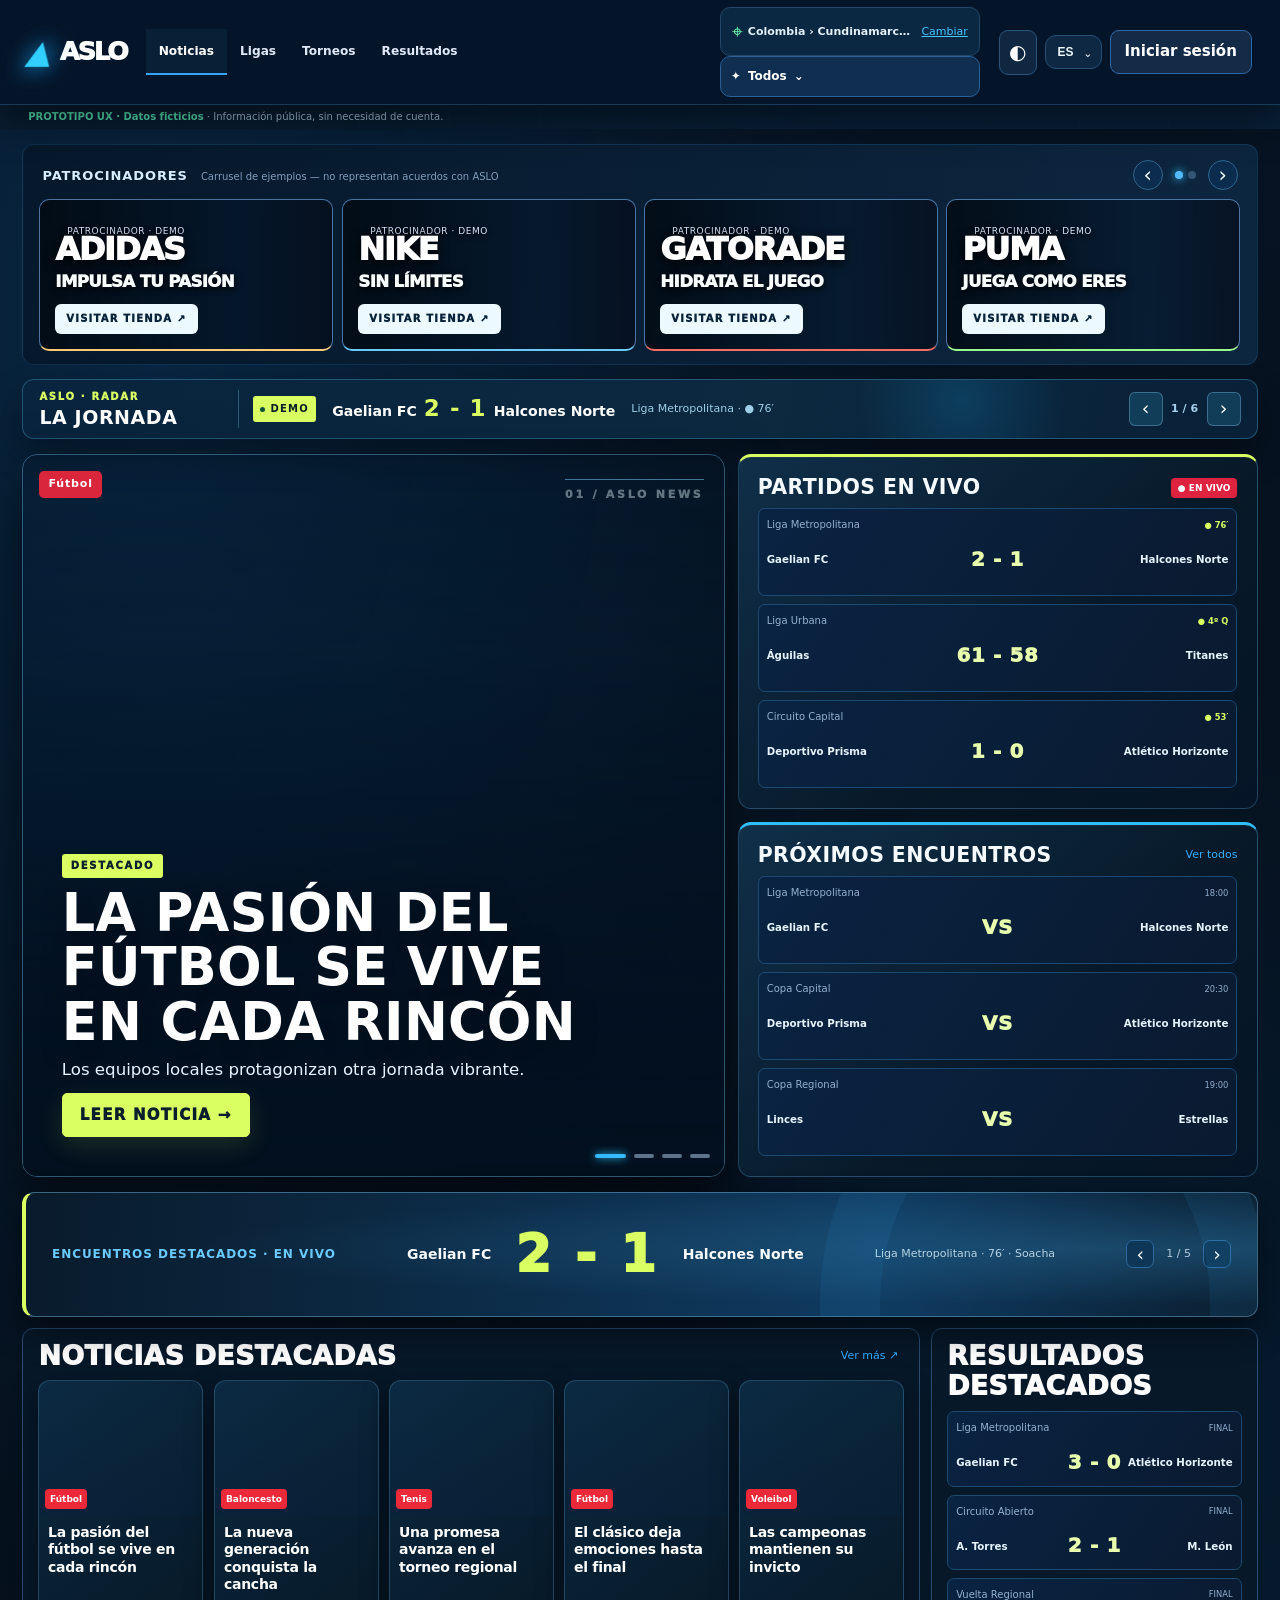
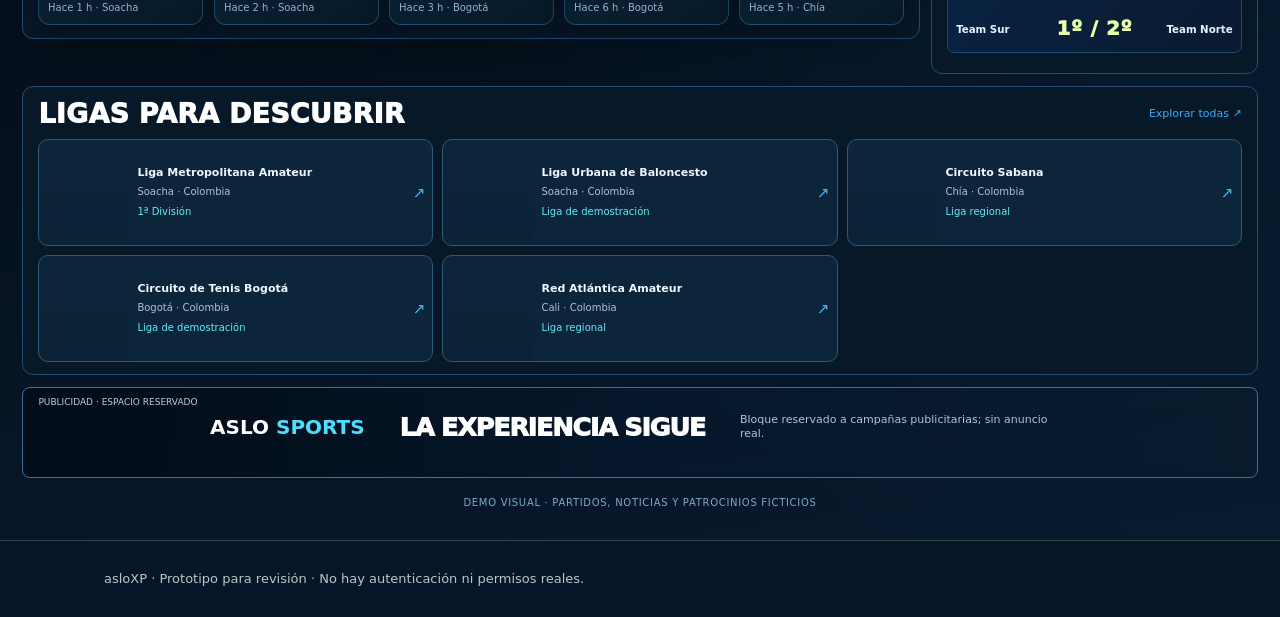
==== index.html @ 4b496e20 "feat(ui): immersive sports broadcast visual system for visitor and league arena" ====
<!DOCTYPE html><html lang="es"><head><meta charset="utf-8"><meta name="viewport" content="width=device-width,initial-scale=1"><meta name="theme-color" content="#06182b"><title>asloXP · Noticias</title><link rel="stylesheet" href="assets/styles.css"><link rel="stylesheet" href="assets/preferences.css?v=6"><link rel="stylesheet" href="assets/visitor-v4.css?v=5"><link rel="stylesheet" href="assets/visitor-v5.css?v=6"><link rel="stylesheet" href="assets/gaming-experience.css?v=2"><link rel="stylesheet" href="assets/experience-v6.css?v=1"></head><body data-page="inicio"><noscript>Este prototipo requiere JavaScript.</noscript><script src="assets/auth-v2.js?v=13"></script><script src="assets/visitor-v4.js?v=5"></script><script src="assets/visitor-nav.js?v=7"></script><script src="assets/gaming-experience.js?v=2"></script><script src="assets/experience-v6.js?v=1"></script></body></html>
---- assets/styles.css ----
:root{color-scheme:dark;--bg:#0a1518;--panel:#15262a;--line:#314347;--muted:#acbec1;--green:#cbfc62;--text:#f7faf9}
*{box-sizing:border-box}body{margin:0;background:var(--bg);color:var(--text);font:15px/1.55 system-ui,-apple-system,Segoe UI,sans-serif}a{color:inherit;text-decoration:none}a:hover{color:var(--green)}button,input{font:inherit}button{cursor:pointer}button:focus-visible,a:focus-visible,input:focus-visible{outline:2px solid var(--green);outline-offset:3px}.shell{max-width:1120px;margin:auto;padding:0 24px}.sitehead{background:#101d20;border-bottom:1px solid var(--line)}.headrow{display:flex;align-items:center;gap:30px;min-height:72px}.brand{font-size:25px;font-weight:900;letter-spacing:-1.2px}.brand i{font-style:normal;color:var(--green)}nav{display:flex;gap:9px}nav a{padding:9px 14px;border-radius:10px;color:var(--muted)}nav a.sel,nav a:hover{color:var(--green);background:#2d412e}.guest{margin-left:auto;color:#bde3c5;font-size:12px;border:1px solid #466450;border-radius:40px;padding:6px 12px}.notice{background:#24352e;color:#ccdec9;padding:7px 0;font-size:12px}.notice b{color:var(--green)}h1,h2,h3{line-height:1.15;letter-spacing:-.03em}h1{font-size:clamp(34px,5vw,58px);margin:12px 0 18px}h2{font-size:27px;margin:0 0 8px}p{color:var(--muted)}.hero{background:radial-gradient(circle at 80% 45%,#294934,#111d20 62%);border-bottom:1px solid var(--line);padding:70px 0}.hero-grid{display:grid;grid-template-columns:1.1fr .9fr;gap:35px;align-items:center}.eyebrow{color:var(--green);font-size:12px;letter-spacing:.16em;font-weight:800;text-transform:uppercase}.hero p{max-width:560px;font-size:17px}.btn{display:inline-block;border:1px solid var(--line);padding:12px 18px;border-radius:12px;font-weight:800;margin:5px 9px 5px 0;background:#1a2a2e}.primary{background:var(--green);border-color:var(--green);color:#142018}.primary:hover{background:#e7ffa4;color:#142018}.score{background:#20382d;border:1px solid #4b7151;border-radius:22px;padding:27px;box-shadow:0 15px 45px #0005}.score .names{display:flex;align-items:center;justify-content:space-between;gap:12px;text-align:center;margin:23px 0}.score strong{font-size:52px;letter-spacing:-.1em;color:white}.score small{color:#bfd2c4}.section{padding:45px 0}.flexhead{display:flex;justify-content:space-between;gap:16px;align-items:end;margin-bottom:24px}.cards{display:grid;grid-template-columns:repeat(3,minmax(0,1fr));gap:18px}.card{display:block;background:var(--panel);border:1px solid var(--line);border-radius:18px;padding:23px;transition:background .15s}.card:hover{background:#20343a}.card h3{margin:8px 0;font-size:19px}.card p{font-size:14px;margin:0 0 15px}.chip{display:inline-block;border-radius:30px;background:#27442c;color:#caffbd;padding:5px 11px;font-size:12px;font-weight:800}.muted{color:var(--muted)}.link{color:var(--green);font-weight:800}.pagehead{padding:45px 0 23px}.crumb{color:var(--muted);font-size:13px;margin-bottom:18px}.crumb a{color:#d8e9e7}.searchbar{display:flex;flex-wrap:wrap;gap:9px;margin:18px 0 20px}.searchbar input{min-width:240px;flex:1;background:#18282c;border:1px solid #506466;border-radius:11px;padding:12px 16px;color:white}.filter{background:#1d2d30;border:1px solid var(--line);color:#c7d3d5;border-radius:24px;padding:9px 13px;font-size:13px}.filter.on{background:#355333;border-color:#71934c;color:var(--green)}.column{display:grid;grid-template-columns:1.4fr .8fr;gap:20px}.panel{background:var(--panel);border:1px solid var(--line);border-radius:17px;padding:23px}.item{display:block;padding:17px 0;border-bottom:1px solid var(--line)}.item:last-child{border-bottom:0}.item h3{margin:6px 0}.tabs{display:flex;gap:2px;border-bottom:1px solid var(--line);overflow:auto}.tabs a{padding:15px 21px;color:#adc2c0;white-space:nowrap}.tabs a.active{color:var(--green);border-bottom:3px solid var(--green)}.tablebox{overflow-x:auto;background:var(--panel);border:1px solid var(--line);border-radius:15px}.standings{border-collapse:collapse;width:100%;white-space:nowrap}.standings th,.standings td{text-align:left;border-bottom:1px solid var(--line);padding:14px}.standings th{font-size:12px;color:#bed0cc}.standings tr:last-child td{border:0}.standings .points{color:var(--green);font-weight:900}.match{display:flex;justify-content:space-between;align-items:center;gap:10px;padding:16px 0;border-bottom:1px solid var(--line)}.match:last-child{border:0}.match b{font-size:19px;color:white}.round{margin-bottom:19px}.foot{border-top:1px solid var(--line);padding:28px 0;color:#b4c9c6;font-size:13px;margin-top:40px}.statline{display:flex;gap:20px;flex-wrap:wrap;margin:18px 0}.statline span{padding:12px 17px;background:#233a35;border:1px solid var(--line);border-radius:12px}.intro{max-width:690px}.empty{border:1px dashed var(--line);border-radius:17px;padding:30px;text-align:center}
@media(max-width:820px){.cards{grid-template-columns:repeat(2,minmax(0,1fr))}.hero-grid,.column{grid-template-columns:1fr}.hero{padding:42px 0}}@media(max-width:560px){.shell{padding:0 16px}.cards{grid-template-columns:1fr}.guest{font-size:0;padding:8px}.guest:after{content:"●";font-size:12px}.headrow{gap:8px}.brand{font-size:21px}nav a{padding:9px;font-size:13px}.hero h1{font-size:38px}.score strong{font-size:35px}.flexhead{display:block}}


/* Registro y navegación por modos: prototipo público. */
.account-actions{display:flex;align-items:center;gap:10px;margin-left:auto;white-space:nowrap}
.loginlink{padding:10px 7px;font-weight:700}.registerlink,.userlink{border-radius:11px;padding:10px 14px;border:1px solid #759f63;font-weight:800;background:#20372b;color:#e8ffc9}.registerlink{background:var(--green);color:#142018}.registerlink:hover{color:#142018;background:#dfff91}.userlink:hover{background:#375444;color:#edffc7}.dot{display:inline-block;width:9px;height:9px;border-radius:100%;background:var(--green);margin-right:6px}.switch-label{color:#acc4ae;font-size:12px;margin-left:8px}.auth-layout{display:grid;grid-template-columns:1fr 440px;gap:55px;align-items:center;padding-top:66px;padding-bottom:68px}.auth-pitch h1{max-width:600px}.auth-pitch p{max-width:560px}.auth-illustration{margin-top:42px;display:flex;gap:16px;align-items:center;flex-wrap:wrap}.auth-illustration p{flex-basis:100%;font-size:13px}.role-illus{background:#203d31;border:1px solid #4b7151;border-radius:18px;padding:23px;font-size:27px}.auth-panel{background:var(--panel);border:1px solid var(--line);border-radius:20px;padding:32px;box-shadow:0 18px 50px #0003}.auth-panel h2{margin-top:12px}.auth-panel form{display:flex;flex-direction:column;gap:10px}.auth-panel label{font-size:13px;color:#d2e4de;font-weight:750;margin-top:11px}.auth-panel input{width:100%;background:#0c1b1d;border:1px solid #526969;color:#fafdf9;border-radius:10px;padding:13px 14px}.auth-panel input::placeholder{color:#72898a}.full{width:100%;text-align:center;margin:15px 0 0}.demo-button{background:#263d35;color:#e8f7e7}.fineprint{font-size:13px;line-height:1.6;color:#a9beb8}.or{display:flex;align-items:center;gap:12px;color:#a5bbb3;margin:16px 0 -4px}.or:before,.or:after{content:"";height:1px;background:var(--line);flex:1}.modes-view,.modeview{padding-bottom:58px}.mode-grid{display:grid;grid-template-columns:repeat(3,minmax(0,1fr));gap:16px;margin:22px 0 30px}.mode-tile{border:1px solid var(--line);background:#16292b;border-radius:18px;padding:24px;min-height:200px;display:flex;flex-direction:column;align-items:flex-start}.mode-tile:hover{border-color:#91b966;background:#203b32}.mode-tile h3{margin:13px 0 6px;font-size:22px}.mode-tile p{margin:0 0 18px;font-size:14px}.mode-tile .link{margin-top:auto}.mode-icon{background:#2b482f;color:var(--green);display:inline-flex;min-width:48px;height:48px;justify-content:center;align-items:center;border-radius:14px;font-size:24px}.other-modes{border-top:1px solid var(--line);padding-top:28px;margin-top:10px}.role-tags{display:flex;flex-wrap:wrap;gap:12px;margin-top:20px}.role-tag{background:#162529;border:1px solid #304246;border-radius:10px;padding:10px 13px;color:#cfddda;font-weight:650}.role-tag small{font-weight:400;color:#9cafaf}.account-bottom{border-top:1px solid var(--line);padding-top:22px;display:flex;gap:10px;align-items:center;flex-wrap:wrap;margin-top:32px}.mode-workspace{border-top:1px solid var(--line);padding-top:34px}.mode-promises .mode-tile{min-height:150px}.preview-tile{opacity:.78}.preview-tile:hover{border-color:var(--line);background:#16292b}.preview-tile h3{font-size:19px}.exit-btn{margin-left:auto}
@media(max-width:950px){.auth-layout{grid-template-columns:1fr 380px;gap:25px}.mode-grid{grid-template-columns:repeat(2,minmax(0,1fr))}.switch-label{display:none}}
@media(max-width:730px){.auth-layout{grid-template-columns:1fr;gap:18px;padding-top:35px}.auth-illustration{display:none}.auth-panel{max-width:520px}.mode-grid{grid-template-columns:1fr 1fr}.headrow{flex-wrap:wrap;gap:8px;justify-content:space-between;padding-top:10px;padding-bottom:10px}.publicnav{order:3;width:100%}.account-actions{margin-left:0}.registerlink,.userlink{padding:8px 10px}.loginlink{padding:6px}}
@media(max-width:520px){.mode-grid{grid-template-columns:1fr}.mode-tile{min-height:160px}.auth-panel{padding:23px}.headrow .brand{font-size:20px}.loginlink,.registerlink,.userlink{font-size:12px}.account-bottom{align-items:stretch;flex-direction:column}}
---- assets/preferences.css ----
/* User account and user preferences */
.sr-only{position:absolute!important;width:1px;height:1px;padding:0;margin:-1px;overflow:hidden;clip:rect(0,0,0,0);white-space:nowrap;border:0}
.account-actions{display:flex;align-items:center;gap:12px;margin-left:auto;min-width:0}
.header-lang select{appearance:none;cursor:pointer;background:#213437;color:#e3f4ec;border:1px solid #456367;border-radius:11px;padding:9px 26px 9px 12px;font-size:12px;font-weight:800}
.header-lang{position:relative}.header-lang:after{position:absolute;right:9px;top:10px;pointer-events:none;content:"⌄";font-size:11px}
.loginlink{padding:10px 5px;white-space:nowrap;font-weight:800}.registerlink{border-radius:11px;padding:10px 14px;background:var(--green);color:#142018!important;white-space:nowrap;font-weight:850}.registerlink:hover{background:#dcff91}
.account-menu{position:relative;min-width:0}.account-trigger{list-style:none;display:flex;align-items:center;gap:9px;padding:6px 10px;background:#20312f;border:1px solid #456158;border-radius:12px;cursor:pointer;max-width:260px}
.account-trigger::-webkit-details-marker{display:none}.account-trigger:hover{background:#304c42}.account-trigger-copy{min-width:0;display:flex;flex-direction:column;text-align:left}.account-trigger-copy strong{overflow:hidden;text-overflow:ellipsis;white-space:nowrap;font-size:13px;max-width:145px}.account-trigger-copy small{color:#bfd4c6;font-size:11px}.avatar{width:38px;height:38px;min-width:38px;display:inline-grid;place-items:center;border-radius:12px;background:#bde96b;color:#172719;font-size:18px;font-weight:900}
.account-popover{position:absolute;top:calc(100% + 10px);right:0;z-index:30;min-width:260px;max-width:90vw;background:#192a2d;border:1px solid #45615c;border-radius:16px;box-shadow:0 18px 60px #0009;padding:8px}.account-popover a,.account-popover button{display:block;text-align:left;padding:11px 13px;border:0;border-radius:10px;width:100%;background:transparent;color:#f0f6f2;font-size:14px;cursor:pointer}.account-popover a:hover,.account-popover button:hover{background:#29433c;color:var(--green)}.account-popover .logout-option{color:#ffcece;border-top:1px solid #40524e;border-radius:0;margin-top:6px}.popover-title{padding:10px;display:flex;gap:11px;align-items:center;border-bottom:1px solid #3a504b;margin-bottom:4px}.popover-title div{display:flex;flex-direction:column;min-width:0}.popover-title strong{overflow:hidden;text-overflow:ellipsis;white-space:nowrap}.popover-title small{font-size:12px;color:#b9c9c4}
.auth-layout{display:grid;grid-template-columns:minmax(0,1fr) 440px;gap:55px;align-items:center;padding-top:65px;padding-bottom:70px}.auth-pitch p{max-width:520px}.auth-illustration{margin-top:45px;display:flex;gap:14px;align-items:center;flex-wrap:wrap}.auth-illustration p{flex-basis:100%;font-size:13px}.role-illus{font-size:28px;background:#1e3832;border:1px solid #4c755e;border-radius:16px;padding:23px}.auth-panel,.settings-main{border:1px solid var(--line);border-radius:18px;background:var(--panel);padding:30px}.auth-panel form{display:flex;flex-direction:column;gap:10px}.auth-panel label,.settings-main label{font-weight:750;font-size:13px;margin-top:12px}.auth-panel input,.settings-main input[type=text],.settings-main input:not([type]){width:100%;background:#0a1b1e;border:1px solid #516b6c;color:#f3fff8;border-radius:10px;padding:12px}.auth-panel input::placeholder{color:#8fa3a3}.full{width:100%;text-align:center;margin:12px 0 0}.fineprint{font-size:13px;line-height:1.6;color:var(--muted)}.demo-button{background:#27443d}.or{display:flex;align-items:center;gap:13px;color:var(--muted);margin:15px 0}.or:before,.or:after{content:"";height:1px;background:var(--line);flex:1}
.modes-view,.modeview,.settings-shell{padding-bottom:50px}.mode-grid{display:grid;grid-template-columns:repeat(3,minmax(0,1fr));gap:17px;margin:20px 0 28px}.mode-tile{border-radius:17px;background:var(--panel);border:1px solid var(--line);padding:22px;display:flex;flex-direction:column;min-height:182px;align-items:flex-start}.mode-tile:hover{background:#263e39;border-color:#89aa66}.mode-tile h3{margin:12px 0 6px;font-size:21px}.mode-tile p{margin:0 0 14px}.mode-tile .link{margin-top:auto}.mode-icon{background:#355139;color:var(--green);border-radius:12px;padding:12px;min-width:48px;text-align:center;font-size:22px}.other-modes{border-top:1px solid var(--line);padding-top:27px}.role-tags{display:flex;gap:9px;flex-wrap:wrap;margin-top:20px}.role-tag{padding:9px 12px;border:1px solid var(--line);border-radius:10px;background:var(--panel);font-weight:650}.role-tag small{color:var(--muted)}.account-bottom{border-top:1px solid var(--line);margin-top:30px;padding-top:22px;display:flex;gap:10px;align-items:center;flex-wrap:wrap}.mode-workspace{border-top:1px solid var(--line);padding-top:28px}.mode-promises .mode-tile{min-height:145px}.preview-tile{opacity:.79}.preview-tile:hover{border-color:var(--line);background:var(--panel)}
.settings-grid{display:grid;grid-template-columns:235px minmax(0,1fr);gap:22px;margin-bottom:50px}.settings-tabs{display:flex;flex-direction:column;gap:6px}.settings-tabs a{padding:15px 18px;border-radius:13px;border:1px solid transparent;display:flex;justify-content:space-between;align-items:center}.settings-tabs a.selected{background:#274438;border-color:#557c59;color:var(--green)}.settings-main{min-height:360px}.settings-main h2{margin-top:11px}.profile-preview{display:flex;gap:14px;align-items:center;background:#1e3330;border:1px solid #354f49;border-radius:14px;padding:15px;margin:20px 0}.profile-preview div{display:flex;flex-direction:column}.profile-preview small{color:var(--muted)}.avatar.large{width:54px;height:54px;font-size:23px}.settings-main form{max-width:400px;display:flex;flex-direction:column;gap:8px}.pref-choices{display:grid;gap:11px;border:0;padding:16px 0;margin:0}.pref-choices legend{font-weight:800}.pref-option{display:flex;align-items:center;gap:11px;border:1px solid var(--line);border-radius:13px;padding:16px;cursor:pointer;background:#203431}.pref-option:has(input:checked){border-color:#bbef74;background:#304936}.pref-option input{accent-color:#9ad54a;width:18px;height:18px}.security-warning{background:#382d2c;border:1px solid #755148;border-radius:12px;padding:15px;color:#ffd6be;margin:20px 0}.security-line{display:flex;justify-content:space-between;align-items:center;gap:15px;padding:18px 0;border-bottom:1px solid var(--line)}.security-line p{margin:6px 0 0}.security-line button{border:1px solid var(--line);border-radius:9px;background:#253438;padding:9px;color:#9eadad;cursor:not-allowed}.settings-main #pref-feedback{font-size:13px;color:var(--green);margin-top:14px}
/* Light palette overrides for the existing static demo */
html[data-theme=light]{color-scheme:light;--bg:#f4f7f4;--panel:#fff;--line:#cbd8d0;--muted:#546a64;--green:#1a7040;--text:#132e26}
html[data-theme=light] body{background:var(--bg);color:var(--text)}
html[data-theme=light] p,html[data-theme=light] .muted,html[data-theme=light] .fineprint{color:#546a64}
html[data-theme=light] .sitehead{background:#fff;border-color:#d6e0d8}
html[data-theme=light] .notice{background:#e4f1e8;color:#3f5a4b}
html[data-theme=light] nav a,html[data-theme=light] .crumb,html[data-theme=light] .crumb a{color:#355549}
html[data-theme=light] nav a.sel,html[data-theme=light] nav a:hover{background:#e0eedf;color:#125c32}
html[data-theme=light] .card:hover,html[data-theme=light] .mode-tile:hover{background:#e8f3ec}
html[data-theme=light] .hero{background:radial-gradient(circle at 80% 45%,#d9f1dc,#eef5ef 65%);border-color:#cbd8d0}
html[data-theme=light] .score{background:#e1f1e5;border:1px solid #a2c7ab;box-shadow:0 15px 45px #17492c15}
html[data-theme=light] .score strong,html[data-theme=light] .match b{color:#173b2b}
html[data-theme=light] .score small,html[data-theme=light] .role-tag{color:#38594a}
html[data-theme=light] .chip{background:#e0f0d7;color:#286335}
html[data-theme=light] .btn{background:#fff;color:#205d3b;border-color:#b7cfc1}
html[data-theme=light] .btn.primary,html[data-theme=light] .registerlink{background:#176d3c;color:#fff!important}
html[data-theme=light] .btn.primary:hover,html[data-theme=light] .registerlink:hover{background:#155a34}
html[data-theme=light] .link,html[data-theme=light] .eyebrow{color:#176d3c}
html[data-theme=light] .account-trigger{background:#edf4ed;color:#183a28;border-color:#bfd0c2}
html[data-theme=light] .account-trigger:hover{background:#dcebdd}
html[data-theme=light] .account-trigger-copy small{color:#566f5e}
html[data-theme=light] .account-popover{background:#fff;border-color:#ccd8ce;box-shadow:0 20px 70px #20492b29}
html[data-theme=light] .account-popover a,html[data-theme=light] .account-popover button{color:#224936}
html[data-theme=light] .account-popover a:hover,html[data-theme=light] .account-popover button:hover{background:#edf5ec}
html[data-theme=light] .account-popover .logout-option{color:#a03232;border-color:#d5ded7}
html[data-theme=light] .popover-title{border-color:#d5ded7}
html[data-theme=light] .popover-title small{color:#617568}
html[data-theme=light] .header-lang select{background:#fff;color:#214c33;border-color:#bfd1c4}
html[data-theme=light] .avatar{background:#176d3c;color:white}
html[data-theme=light] .auth-panel input,html[data-theme=light] .settings-main input[type=text]{background:#f8fbf8;border-color:#b5cbbd;color:#1c3428}
html[data-theme=light] .auth-panel input::placeholder{color:#637a6d}
html[data-theme=light] .role-illus,html[data-theme=light] .mode-icon{background:#e1efe5;color:#186c3e;border-color:#b3d3b6}
html[data-theme=light] .role-tag,html[data-theme=light] .profile-preview,html[data-theme=light] .pref-option{background:#f5faf5;color:#214b32;border-color:#cedfd0}
html[data-theme=light] .pref-option:has(input:checked){background:#e1f4df;border-color:#18834b}
html[data-theme=light] .settings-tabs a.selected{background:#e1f0e4;color:#176b3e;border-color:#accbb4}
html[data-theme=light] .security-warning{background:#fff0e6;color:#87452e;border-color:#e3c7b8}
html[data-theme=light] .security-line button{background:#e9efea;color:#66766b}
html[data-theme=light] .searchbar input{background:#fff;color:#173526;border-color:#b7ccbc}
html[data-theme=light] .filter{background:#fff;color:#3c5847;border-color:#cbd8d0}
html[data-theme=light] .filter.on{background:#ddefd9;border-color:#8dbb8e;color:#205a30}
html[data-theme=light] .foot{border-color:#d7e3d8;color:#536c5b}
html[data-theme=light] .standings th,html[data-theme=light] .standings td{border-color:#dee8e0;color:#344d40}
html[data-theme=light] .standings .points{color:#147642}
html[data-theme=light] .statline span{background:#edf6ef;border-color:#c1d4c5}
@media(max-width:950px){.mode-grid{grid-template-columns:repeat(2,minmax(0,1fr))}.auth-layout{grid-template-columns:1fr 380px;gap:24px}.account-trigger-copy{display:none}}
@media(max-width:760px){.headrow{flex-wrap:wrap;gap:8px;padding-top:8px;padding-bottom:8px}.publicnav{order:3;width:100%;justify-content:flex-start}.account-actions{margin-left:auto}.settings-grid{grid-template-columns:1fr}.settings-tabs{flex-direction:row;overflow:auto;gap:4px}.settings-tabs a{flex-shrink:0;padding:10px 14px}.auth-layout{grid-template-columns:1fr;gap:24px;padding:28px 0}.auth-illustration{display:none}}
@media(max-width:530px){.shell{padding-left:14px;padding-right:14px}.mode-grid{grid-template-columns:1fr}.auth-panel,.settings-main{padding:20px}.registerlink,.loginlink{padding:8px;font-size:12px}.account-trigger{padding:4px;gap:4px}.account-trigger .avatar{height:31px;width:31px;min-width:31px}.header-lang select{padding:7px 24px 7px 8px}.account-actions{gap:6px}.security-line{align-items:flex-start;flex-direction:column}.settings-tabs{margin-right:-14px}}

/* Account conversion: registration is intentionally offered inside sign-in, not in the public header. */
.auth-create-account{margin-top:20px;padding-top:18px;border-top:1px solid var(--line);display:flex;flex-direction:column;gap:8px}
.auth-create-account .fineprint{margin:0}
.auth-register-btn{display:inline-flex;align-items:center;justify-content:center;min-height:44px;width:100%;border:1px solid #72b698;border-radius:11px;background:#1b3e37;color:#e8fff0;font-size:14px;font-weight:850;text-decoration:none}
.auth-register-btn:hover{background:#285d4a;color:#fff}
html[data-theme=light] .auth-register-btn{border-color:#49966f;background:#e5f2e9;color:#1b623b}
html[data-theme=light] .auth-register-btn:hover{background:#d4e9da;color:#14522e}
---- assets/visitor-v4.css ----
/* asloXP – visitante v4. Versión de prototipado basada en la referencia visual aprobada.
   Todos los datos son simulados. El diseño de tarjetas está compuesto de elementos HTML reales. */
body.v4-visitor{--v4-dark:#041020;--v4-panel:#071a2c;--v4-edge:#21476b;--v4-blue:#168bff;--v4-green:#b8ff68;--v4-muted:#a2b7d0;background:#051221;color:#f6fbff}
body.v4-visitor .sitehead{background:#05162be9;backdrop-filter:blur(17px);position:sticky;top:0;z-index:40;border-bottom:1px solid #2373b9}
body.v4-visitor .headrow{max-width:none;min-height:63px;padding:7px clamp(16px,2.2vw,38px);gap:clamp(9px,1.5vw,25px)}
body.v4-visitor .brand{font-size:clamp(22px,2vw,31px);white-space:nowrap;letter-spacing:-1.3px;color:white}
.v4-logo{display:inline-block;color:#2b99ff;font-size:30px;vertical-align:-3px;line-height:1;transform:skew(-14deg);margin-right:4px;text-shadow:0 0 24px #1583fa7c}
body.v4-visitor .publicnav{gap:0;align-items:center}
body.v4-visitor .publicnav a{font-size:clamp(12px,.95vw,15px);color:#e0e9f9;font-weight:750;padding:13px 13px 12px;border-radius:0;white-space:nowrap;border-bottom:2px solid transparent}
body.v4-visitor .publicnav a:hover,body.v4-visitor .publicnav a.sel{background:#163b5a43;color:white;border-bottom-color:#31a5ff}
body.v4-visitor .account-actions{gap:8px;margin-left:0;white-space:nowrap}
body.v4-visitor .loginlink{white-space:nowrap;background:#142b48;border:1px solid #2966a6;padding:9px 14px;border-radius:9px;color:white}
body.v4-visitor .registerlink{background:#5ef58a;color:#0a2b29!important;border:1px solid #78ffc7;padding:10px 12px;border-radius:9px;box-shadow:0 0 14px #5eff8e36}
body.v4-visitor .header-lang select{background:#0e2844;color:#eefaff;border-color:#224f73}
body.v4-visitor .notice{font-size:10px;padding:4px clamp(16px,2.2vw,38px);background:#091d30;color:#b5d0e3;border:0}
body.v4-visitor .notice .shell{padding:0;max-width:100%}
body.v4-visitor .notice b{color:#5ceeb6}
body.v4-visitor .foot{margin:0;background:#061629}
body.v4-visitor main{min-height:80vh}
body.v4-visitor a:focus-visible,body.v4-visitor button:focus-visible,body.v4-visitor select:focus-visible{outline:3px solid #b5ff77;outline-offset:2px}
.v4-root{padding:clamp(9px,1vw,16px) clamp(15px,1.8vw,30px) 30px;background:radial-gradient(ellipse at 12% 0%,#193c7022,transparent 55%),radial-gradient(ellipse at 82% 40%,#09357038,transparent 60%),linear-gradient(165deg,#071226,#051525 55%,#041527);color:#f7fbff;font-family:system-ui,-apple-system,Segoe UI,sans-serif;overflow-x:clip;line-height:1.35}
.v4-root button,.v4-root a{transition:background .18s,color .18s,border-color .18s,transform .24s,box-shadow .24s}
.v4-root button{font:inherit;cursor:pointer}
.v4-root a{text-decoration:none;color:inherit}
.v4-header-tools{margin-left:auto;display:flex;gap:9px;align-items:center;min-width:0}
.v4-search{border:1px solid #23537a;border-radius:9px;background:#0b2541;display:flex;align-items:center;padding:9px 11px;gap:8px;max-width:200px;min-width:135px;color:#b0c5db}
.v4-search span{font-size:22px;line-height:.6}.v4-search input{width:100%;background:none;border:0;color:#e8f6ff;outline:0!important;font-size:12px}
.v4-search input::placeholder{color:#7d9cb5}
.v4-geo-slot{min-width:0}
.v4-location{position:relative;z-index:43}
#v4-change-location{display:flex;gap:5px;align-items:center;border:1px solid #234664;background:#0b2843;border-radius:10px;color:#e2f0fa;padding:9px 11px;max-width:260px;min-height:38px;cursor:pointer;white-space:nowrap}
#v4-change-location>span{color:#66ffaf;font-size:19px}#v4-change-location small{display:none}
#v4-change-location strong{overflow:hidden;text-overflow:ellipsis;font-size:11px;font-weight:750}#v4-change-location u{color:#46c5ff;font-size:11px;white-space:nowrap}
#v4-change-location:hover{background:#153752}
.v4-location-pop{position:absolute;top:calc(100% + 12px);right:0;max-width:90vw;width:315px;background:#0c233e;box-shadow:0 18px 45px #000a;border:1px solid #40719c;border-radius:13px;padding:17px;z-index:44}
.v4-location-pop>strong{font-size:14px;color:white}.v4-location-pop label{display:flex;flex-direction:column;gap:6px;margin-top:13px;color:#d5e8fa;font-size:12px;font-weight:700}
.v4-location-pop select{padding:10px;background:#061b32;border:1px solid #3a5d79;border-radius:6px;color:white;max-width:100%}
.v4-location-pop p{font-size:11px;color:#a2b9cd}
.v4-sports-menu{position:relative;z-index:43}.v4-sports-menu summary{list-style:none;display:flex;align-items:center;gap:7px;padding:10px;border:1px solid #296096;border-radius:10px;background:#102e4f;cursor:pointer;color:white;font-size:12px;font-weight:800;white-space:nowrap}
.v4-sports-menu summary::-webkit-details-marker{display:none}
.v4-sports-menu summary:hover{background:#1b4770}
.v4-sport-menu-inner{position:absolute;top:calc(100% + 12px);right:0;background:#0a2239;border:1px solid #326fa1;padding:13px;border-radius:12px;box-shadow:0 17px 40px #000b;width:min(320px,90vw);display:grid;grid-template-columns:1fr 1fr;gap:8px}
.v4-sport-menu-title{grid-column:1/-1;color:#a9cbe9;font-size:12px;font-weight:850}
.v4-sport-menu-inner button,.v4-sport-row button{display:flex;gap:8px;align-items:center;background:#112f50;color:white;border:1px solid #2b547c;border-radius:10px;padding:11px;font-size:12px;font-weight:700;text-align:left}
.v4-sport-menu-inner button.selected,.v4-sport-row button.selected{background:#194a78;border-color:#67bbff;box-shadow:inset 0 0 10px #55bbff35}
.v4-sport-menu-inner button:hover,.v4-sport-row button:hover{background:#245786}
.v4-theme{border:1px solid #28547b;background:#102742;color:#fff;border-radius:9px;padding:6px 9px;font-size:20px}
.v4-theme:hover{background:#24537d}
.v4-sponsor-zone{margin-bottom:13px}
.v4-sponsor-header{display:flex;align-items:center;justify-content:space-between;gap:18px;padding:2px 3px 9px}
.v4-sponsor-header>div:first-child{display:flex;gap:13px;align-items:baseline}
.v4-sponsor-header strong{font-size:13px;font-weight:900;letter-spacing:.07em;color:#d6ecff}
.v4-sponsor-header span{font-size:10px;color:#839dbb}
.v4-carousel-controls{display:flex;align-items:center;gap:12px}
.v4-carousel-controls button{border:1px solid #2f6791;background:#0b2c4c;border-radius:100%;width:30px;height:30px;font-size:21px;color:#effdff;line-height:1}
.v4-carousel-controls button:hover{background:#1965a4;transform:scale(1.08)}
.v4-carousel-dots{display:flex;gap:5px;align-items:center}
.v4-carousel-dots i{width:8px;height:8px;border-radius:50%;background:#345573}
.v4-carousel-dots i.active{background:#54baff;box-shadow:0 0 9px #35cfff}
.v4-sponsor-cards{display:grid;grid-template-columns:repeat(4,minmax(0,1fr));gap:8px}
.v4-sponsor{position:relative;isolation:isolate;overflow:hidden;display:flex;flex-direction:column;align-items:flex-start;justify-content:flex-end;min-height:clamp(138px,12.3vw,207px);background-image:linear-gradient(90deg,#020b13dc,#02132570 68%,#040a15a4),var(--photo);background-position:center;background-size:cover;border:1px solid #4974a3;border-radius:11px;padding:clamp(11px,1.2vw,20px)}
.v4-sponsor:before{content:"";position:absolute;inset:0;background:linear-gradient(180deg,#00294d1c,transparent 35%,#000a14b5);z-index:-1}
.v4-sponsor:hover{transform:translateY(-4px);border-color:#7fd8ff;box-shadow:0 12px 25px #0008}
.v4-sponsor.v4-orange{border-bottom:2px solid #f9ca76}.v4-sponsor.v4-blue{border-bottom:2px solid #6bcaff}.v4-sponsor.v4-red{border-bottom:2px solid #f56e64}.v4-sponsor.v4-green{border-bottom:2px solid #9af98d}
.v4-sponsor-top{position:absolute;top:10px;left:12px;color:#dbeaff;font-size:9px;letter-spacing:.06em;text-shadow:0 2px 5px black}
.v4-sponsor-brand{font-size:clamp(26px,2.5vw,44px);font-weight:1000;letter-spacing:-.07em;color:#fff;text-shadow:0 3px 12px #000}
.v4-sponsor-copy{font-size:clamp(12px,1.3vw,20px);font-weight:950;letter-spacing:-.04em;text-transform:uppercase;color:#faffff;text-shadow:0 2px 7px #000}
.v4-sponsor-cta{background:#ecfaff;border-radius:6px;color:#0a233a;font-size:10px;letter-spacing:.02em;font-weight:950;padding:8px 11px;margin-top:11px}
.v4-sport-row:not([hidden]){display:flex;gap:5px;overflow-x:auto;padding:8px;background:#0c2745;border-radius:8px;margin-bottom:12px}
.v4-sport-row button{white-space:nowrap}
.v4-main-grid{display:grid;grid-template-columns:minmax(0,1.85fr) minmax(0,2.25fr) minmax(180px,.72fr);gap:10px;min-height:342px}
.v4-hero-slot{min-width:0}
.v4-hero-news{min-height:355px;display:flex;flex-direction:column;justify-content:flex-end;position:relative;isolation:isolate;background-image:linear-gradient(180deg,#00122509 10%,#001225a0 63%,#03111f 98%),var(--hero-photo);background-size:cover;background-position:center;border:1px solid #315f8b;border-radius:12px;overflow:hidden}
.v4-hero-news:before{content:"";position:absolute;inset:0;background:linear-gradient(90deg,#071e2a72,transparent 70%);z-index:-1}
.v4-news-sport{position:absolute;top:16px;left:16px;padding:6px 9px;background:#da263d;color:white;border-radius:5px;font-size:11px;font-weight:900;letter-spacing:.08em}
.v4-hero-news-content{padding:clamp(15px,2vw,30px);padding-bottom:22px}
.v4-hero-badge{display:inline-block;background:#e92b36;color:white;font-size:10px;letter-spacing:.08em;font-weight:900;padding:5px 9px;border-radius:4px;margin-bottom:8px}
.v4-hero-news h1{font-size:clamp(25px,2.4vw,41px);font-weight:970;line-height:1.04;letter-spacing:-.052em;margin:0 0 8px;color:#fff;text-shadow:0 3px 12px #06111f}
.v4-hero-news p{color:#e1f1ff;font-size:clamp(11px,1vw,15px);line-height:1.4;margin:0 0 12px}
.v4-read-news{background:#086be0;border:1px solid #3990ff;border-radius:7px;color:white;padding:11px 17px;font-size:12px;font-weight:900}
.v4-read-news:hover{background:#1692ff}
.v4-hero-dots{position:absolute;display:flex;gap:5px;right:14px;bottom:18px}
.v4-hero-dots button{background:#5c738a;width:20px;height:4px;border:0;padding:0;border-radius:8px}
.v4-hero-dots button.active{background:#36baff;width:31px;box-shadow:0 0 8px #2ec5ff}
.v4-live-slot{display:grid;grid-template-columns:1fr 1fr;gap:10px;min-width:0}
.v4-match-block{background:#07192a;border:1px solid #264867;border-radius:10px;padding:13px;min-width:0;overflow:hidden}
.v4-panel-title,.v4-section-title{display:flex;gap:10px;align-items:center;justify-content:space-between;margin-bottom:9px}
.v4-panel-title h2{font-size:clamp(15px,1.1vw,20px);margin:0;font-weight:900;color:#f5faff;letter-spacing:-.025em}
.v4-panel-title a,.v4-section-title>a,.v4-section-title>button{font-size:11px;color:#35adff;white-space:nowrap;background:transparent;border:0}
.v4-live-tag{padding:4px 7px;background:#dd233f;color:#fff;font-size:9px;font-weight:900;border-radius:4px;white-space:nowrap}
.v4-final-tag{padding:4px 7px;background:#496078;color:#fff;font-size:9px}
.v4-match-list{display:grid;gap:8px}
.v4-match{padding:11px 9px;display:block;background:linear-gradient(125deg,#092342,#0a1a30);border:1px solid #1d4a72;border-radius:8px;min-height:88px}
.v4-match:hover{background:#133a62;border-color:#4eabec;transform:translateX(2px)}
.v4-match-meta{display:flex;justify-content:space-between;gap:7px;align-items:center;color:#94b1cf;font-size:10px;margin-bottom:15px}
.v4-match-meta .onair{color:#f25c68;font-weight:950}
.v4-match-body{display:grid;grid-template-columns:minmax(0,1fr) auto minmax(0,1fr);gap:7px;align-items:center}
.v4-match-body b{font-size:clamp(10px,.8vw,13px);color:#e6f4ff;overflow-wrap:anywhere}
.v4-match-body b:last-child{text-align:right}
.v4-match-body strong{font-weight:960;font-size:clamp(15px,1.3vw,24px);color:white;white-space:nowrap}
.v4-none{color:#91b7cf;font-size:12px}
.v4-side-ad{position:relative;overflow:hidden;min-height:340px;border:1px solid #3e719f;border-radius:10px;background-image:linear-gradient(180deg,#09213922,#010b19ed),url('https://images.unsplash.com/photo-1542291026-7eec264c27ff?auto=format&fit=crop&w=600&q=72');background-size:cover;background-position:center}
.v4-ad-label{position:absolute;right:13px;top:12px;color:#d6e8f5;font-size:10px}
.v4-side-ad-copy{position:absolute;bottom:14px;left:14px;right:14px}
.v4-side-ad-copy>b{color:#89dcff;font-size:11px;font-weight:850}
.v4-side-ad-copy h3{font-size:clamp(21px,1.85vw,31px);line-height:.94;color:white;letter-spacing:-.06em;margin:12px 0}
.v4-side-ad-copy p{font-size:11px;color:#e8ecf5}
.v4-side-ad-copy>span{display:inline-block;background:#eaf7ff;color:#0f2842;font-size:10px;font-weight:950;border-radius:5px;padding:8px 10px}
.v4-featured-row{margin-top:11px}
.v4-featured-match{background:linear-gradient(96deg,#0a3656,#0d253c,#0d202f);border:1px solid #277a9c;border-radius:9px;min-height:66px;padding:11px 20px;display:flex;gap:17px;align-items:center;justify-content:space-between;flex-wrap:wrap}
.v4-featured-kicker{font-weight:900;color:#6acaff;font-size:12px;letter-spacing:.08em}
.v4-featured-values{display:flex;gap:24px;align-items:center}
.v4-featured-values span{font-size:14px;font-weight:900;max-width:150px}
.v4-featured-values strong{font-size:24px;font-weight:1000;color:white;white-space:nowrap}
.v4-featured-match small{font-size:11px;color:#b5d4e5}
.v4-featured-ctrl{display:flex;align-items:center;gap:12px;color:#b4cbe0;font-size:11px}
.v4-featured-ctrl button{border:1px solid #2c6a9f;border-radius:7px;background:#0e3656;color:white;font-size:19px;width:28px;height:28px}
.v4-featured-ctrl button:hover{background:#195e91}
.v4-secondary-grid{display:grid;grid-template-columns:minmax(0,3.6fr) minmax(270px,1.15fr);gap:11px;margin-top:11px}
.v4-news-section,.v4-results-aside,.v4-leagues{padding:12px 15px;border-radius:11px;background:#071829;border:1px solid #274b72;min-width:0}
.v4-section-title h2{font-size:clamp(16px,1.3vw,20px);font-weight:930;letter-spacing:-.03em;color:white;margin:0}
.v4-news-grid{display:grid;grid-template-columns:repeat(5,minmax(0,1fr));gap:10px}
.v4-news-card{display:flex;flex-direction:column;align-items:stretch;text-align:left;min-width:0;overflow:hidden;background:#0a2137;color:#f1f9ff;border:1px solid #2b5777;border-radius:9px;padding:0;min-height:200px}
.v4-news-card:hover{transform:translateY(-5px);border-color:#56b5ef;box-shadow:0 15px 22px #0006}
.v4-news-card-photo{height:clamp(92px,9vw,150px);width:100%;background-image:linear-gradient(0deg,#09213f5b,transparent 70%),var(--card-photo);background-position:center;background-size:cover;position:relative}
.v4-news-card-photo>span{position:absolute;bottom:6px;left:6px;background:#eb2939;color:white;font-size:9px;font-weight:900;padding:4px 5px;border-radius:4px}
.v4-news-card h3{font-size:clamp(11px,.93vw,15px);font-weight:900;line-height:1.2;color:white;letter-spacing:-.015em;margin:9px 9px 5px;flex:1}
.v4-news-card>small{font-size:10px;color:#96b1ce;margin:3px 9px 10px}
.v4-results-aside>.v4-match{margin-bottom:8px;min-height:65px}
.v4-leagues{margin-top:12px}
.v4-leagues-row{display:grid;grid-template-columns:repeat(5,minmax(0,1fr));gap:9px}
.v4-league-chip{min-height:105px;display:grid;grid-template-columns:90px minmax(0,1fr) auto;gap:8px;background:#0d253b;border:1px solid #315876;border-radius:8px;overflow:hidden;align-items:center;padding-right:7px}
.v4-league-chip:hover{background:#153858;border-color:#68b8e9}
.v4-league-image{height:100%;min-height:105px;background-image:linear-gradient(0deg,#0613242d,transparent),var(--league-photo);background-size:cover;background-position:center}
.v4-league-chip div:nth-child(2){display:flex;flex-direction:column;gap:6px;min-width:0}
.v4-league-chip b{font-size:clamp(11px,.85vw,13px);line-height:1.12;color:#eff7ff}
.v4-league-chip small{font-size:10px;color:#acc2d9}
.v4-league-chip span{font-size:10px;color:#65eaf5}
.v4-league-chip i{font-style:normal;color:#47baf5}
.v4-bottom-ad{margin-top:12px;min-height:91px;position:relative;overflow:hidden;border:1px solid #3d7298;border-radius:8px;background-image:linear-gradient(90deg,#020d18ea 10%,#06182ec0 52%,#091b2b87),url('https://images.unsplash.com/photo-1574629810360-7efbbe195018?auto=format&fit=crop&w=1800&q=60');background-size:cover;background-position:center}
.v4-bottom-ad>span{position:absolute;left:15px;top:8px;color:#b7cfe0;font-size:9px}
.v4-bottom-ad>div{display:flex;gap:35px;justify-content:center;align-items:center;padding:22px 20px}
.v4-bottom-ad b{font-size:20px;color:#fff;white-space:nowrap}.v4-bottom-ad em{font-style:normal;color:#4adffc}
.v4-bottom-ad strong{font-size:clamp(18px,2vw,32px);font-weight:950;letter-spacing:-.05em;color:white}
.v4-bottom-ad small{font-size:11px;color:#a9c9d5;max-width:330px}
.v4-demo-caption{margin-top:18px;font-size:10px;color:#7babc9;text-align:center;letter-spacing:.07em}
.v4-story-backdrop{position:fixed;inset:0;background:#020a16d8;z-index:150;display:flex;align-items:center;justify-content:center;padding:20px}
.v4-story-modal{background:#0a2139;border:1px solid #3977a6;box-shadow:0 25px 70px #000c;position:relative;border-radius:12px;max-width:640px;max-height:90vh;overflow:auto}
.v4-story-photo{width:100%;height:230px;background-position:center;background-size:cover}
.v4-story-body{padding:24px;color:white}
.v4-story-body>span{color:#58caff;text-transform:uppercase;font-size:12px;font-weight:900}
.v4-story-body h2{font-size:30px;letter-spacing:-.05em;line-height:1.08}
.v4-story-body p{color:#c0d7e9}
.v4-story-body small{color:#8fb0c9}
#v4-close-story{position:absolute;right:12px;top:12px;border:0;background:#0c253baa;border-radius:50%;width:38px;height:38px;color:white;font-size:28px}
@media(min-width:1700px){.v4-root{padding-left:45px;padding-right:45px}.v4-hero-news{min-height:400px}.v4-side-ad{min-height:400px}}
@media(max-width:1350px){.v4-search{display:none}.v4-main-grid{grid-template-columns:minmax(0,1.4fr) minmax(0,1.6fr)}.v4-side-ad{display:none}.v4-secondary-grid{grid-template-columns:minmax(0,2.2fr) minmax(230px,.8fr)}.v4-leagues-row{grid-template-columns:repeat(3,minmax(0,1fr))}.v4-hero-news{min-height:360px}}
@media(max-width:1100px){.v4-sponsor-cards{grid-template-columns:repeat(2,minmax(0,1fr))}.v4-main-grid{grid-template-columns:1fr}.v4-hero-news{min-height:370px}.v4-live-slot{grid-template-columns:1fr 1fr}.v4-news-grid{grid-template-columns:repeat(3,minmax(0,1fr))}.v4-secondary-grid{grid-template-columns:1fr}.v4-results-aside{display:grid;grid-template-columns:repeat(3,minmax(0,1fr));gap:10px}.v4-results-aside .v4-section-title{grid-column:1/-1}.v4-leagues-row{grid-template-columns:repeat(3,minmax(0,1fr))}body.v4-visitor .headrow{flex-wrap:wrap}}
@media(max-width:740px){body.v4-visitor .headrow{justify-content:space-between;flex-wrap:wrap;gap:4px 8px}body.v4-visitor .publicnav{order:3;width:100%;overflow:auto;display:flex}body.v4-visitor .publicnav a{padding:10px;font-size:12px}.v4-header-tools{margin-left:0}.v4-geo-slot{display:none}.v4-sponsor-cards{grid-template-columns:1fr}.v4-sponsor{min-height:195px}.v4-sponsor-header>div:first-child{display:flex;flex-direction:column;gap:1px}.v4-sponsor-header span{font-size:9px}.v4-main-grid{display:block}.v4-hero-news{min-height:355px}.v4-live-slot{grid-template-columns:1fr 1fr;margin-top:10px}.v4-match-block{padding:9px}.v4-match-body{grid-template-columns:1fr;gap:4px;text-align:center}.v4-match-body b:last-child{text-align:center}.v4-match-meta{margin-bottom:7px}.v4-match{min-height:90px}.v4-featured-match{gap:10px}.v4-featured-values span{font-size:12px}.v4-featured-values{gap:8px}.v4-featured-values strong{font-size:20px}.v4-secondary-grid{display:block}.v4-news-grid{grid-template-columns:repeat(2,minmax(0,1fr))}.v4-results-aside{margin-top:12px;grid-template-columns:1fr}.v4-leagues-row{grid-template-columns:1fr 1fr}.v4-bottom-ad>div{gap:10px;flex-wrap:wrap}.v4-league-chip{grid-template-columns:60px 1fr auto}.v4-league-image{min-height:95px}.v4-bottom-ad strong{font-size:20px}}
@media(max-width:480px){.v4-root{padding:8px 11px 22px}.v4-sponsor{min-height:190px}.v4-sponsor-brand{font-size:39px}.v4-sponsor-copy{font-size:19px}.v4-sponsor-header strong{font-size:11px}.v4-sponsor-header span{font-size:8px}.v4-hero-news{min-height:360px}.v4-hero-news h1{font-size:29px}.v4-panel-title h2{font-size:14px}.v4-leagues-row{grid-template-columns:1fr}.v4-league-chip{grid-template-columns:80px 1fr auto}.v4-news-grid{gap:6px}.v4-news-card-photo{height:110px}.v4-news-card h3{font-size:12px}.v4-geo-slot{display:none}.v4-featured-match{justify-content:center;text-align:center}}
@media(prefers-reduced-motion:reduce){.v4-root *, .v4-root *:before,.v4-root *:after{transition-duration:0ms!important;animation:none!important}}
html[data-theme=light] body.v4-visitor{--v4-dark:#e2ebf4;--v4-panel:#fff;--v4-edge:#bad1e6;--v4-muted:#4c647a;background:#e6eff7}
html[data-theme=light] .v4-root{background:#e7f2fc;color:#132c46}
html[data-theme=light] .v4-news-section,html[data-theme=light] .v4-results-aside,html[data-theme=light] .v4-leagues{background:#f6fbff;border-color:#aec8de}
html[data-theme=light] .v4-section-title h2{color:#15344a}
html[data-theme=light] .v4-match-block{background:#f6fbff;border-color:#aec8de}
html[data-theme=light] .v4-match{background:#eef6fc;border-color:#abc8db}
html[data-theme=light] .v4-match-body b,html[data-theme=light] .v4-match-body strong{color:#203951}
html[data-theme=light] .v4-match-meta{color:#4d7185}
html[data-theme=light] .v4-league-chip{background:#e4f3fc;border-color:#b1d0e9}
html[data-theme=light] .v4-league-chip b{color:#17456e}
html[data-theme=light] .v4-league-chip small{color:#466a83}
html[data-theme=light] .v4-news-card{background:#e6f2fc}
html[data-theme=light] .v4-news-card h3{color:#152f49}
html[data-theme=light] .v4-sponsor-header strong{color:#18354b}
---- assets/visitor-v5.css ----
/* Visitor v5: unify all public screens; mobile compact header + fixed bottom navigation */
.v5-root{min-height:70vh;background:radial-gradient(ellipse at 14% 1%,#143b652a,transparent 50%),#061627;padding:0 0 38px;color:#f5faff}
.v5-hero{min-height:clamp(260px,27vw,400px);position:relative;display:flex;align-items:flex-end;overflow:hidden;padding:clamp(36px,5vw,78px) clamp(18px,3vw,60px);background-image:linear-gradient(90deg,#041327ed 5%,#05213dc4 52%,#092b468a),var(--v5-photo);background-position:center;background-size:cover;border-bottom:1px solid #2d6292}
.v5-hero>div{position:relative;z-index:1;max-width:1100px}.v5-hero>div>span{font-size:12px;font-weight:900;letter-spacing:.18em;color:#5ee0fa}.v5-hero h1{font-size:clamp(38px,5.6vw,80px);font-weight:980;letter-spacing:-.065em;line-height:1.02;margin:15px 0;color:white}
.v5-hero p{font-size:clamp(14px,1.4vw,19px);color:#dbedff;max-width:720px;margin:0}.v5-watermark{position:absolute;right:4%;top:16%;color:#c1f2ff12;letter-spacing:-.07em;font-size:clamp(90px,15vw,240px);font-weight:1000;white-space:nowrap}.v5-watermark strong{color:#76deff21}
.v5-content{padding:20px clamp(15px,2vw,32px) 40px}.v5-crumb{display:flex;align-items:center;flex-wrap:wrap;gap:9px;font-size:12px;color:#abc8df;margin:8px 0 25px}.v5-crumb a{color:#52bfff}.v5-crumb a:hover{text-decoration:underline}
.v5-section-head{display:flex;align-items:end;justify-content:space-between;gap:15px;margin-bottom:22px}.v5-section-head>div>span{font-size:11px;color:#6cc7ff;font-weight:900;letter-spacing:.15em}.v5-section-head h2{font-size:clamp(23px,2.7vw,38px);letter-spacing:-.04em;font-weight:950;color:white;margin:5px 0}.v5-section-head>a{font-size:12px;color:#43baff;white-space:nowrap}
.v5-columns{display:grid;grid-template-columns:minmax(0,1fr) minmax(210px,18%);gap:16px;align-items:start}
.v5-card-grid{display:grid;grid-template-columns:repeat(3,minmax(0,1fr));gap:15px}.v5-photo-card{display:block;overflow:hidden;border-radius:12px;border:1px solid #265b82;background:#0b2237;color:#f2faff;transition:transform .2s,border-color .2s}.v5-photo-card:hover{transform:translateY(-5px);border-color:#61c7ff}
.v5-photo{height:clamp(160px,14vw,250px);background-image:linear-gradient(0deg,#07172774,transparent 70%),var(--v5-img);background-size:cover;background-position:center;position:relative}.v5-photo>span{position:absolute;bottom:11px;left:12px;background:#086ec9;border:1px solid #52bfff;color:white;padding:6px 9px;border-radius:5px;font-size:10px;font-weight:850;letter-spacing:.045em}
.v5-card-info{padding:17px}.v5-card-info>small{font-size:11px;color:#accbdf}.v5-card-info h3{font-size:clamp(19px,1.7vw,27px);line-height:1.13;letter-spacing:-.035em;color:#fff;min-height:52px;margin:10px 0 20px}.v5-card-info>div{display:flex;justify-content:space-between;gap:15px;align-items:center;border-top:1px solid #31536b;padding-top:12px;font-size:11px;color:#6ac7ff}.v5-card-info>div b{font-size:22px;color:#69d3ff}
.v5-filters{display:flex;align-items:center;gap:11px;flex-wrap:wrap;padding:16px;border:1px solid #284d71;background:#0a2037;border-radius:12px;margin-bottom:20px}.v5-search{display:flex;align-items:center;gap:12px;background:#091e32;border:1px solid #3c6e90;border-radius:8px;flex:1;min-width:220px;padding:8px 14px}.v5-search span{font-size:25px;color:#79cfff}.v5-search input{background:none;color:white;border:0;outline:0;width:100%;padding:6px 0}.v5-filters>label:nth-child(2){display:flex;gap:9px;align-items:center;color:#c9e7f6;font-size:12px}.v5-filters select{background:#0c2842;border:1px solid #396f93;color:white;border-radius:7px;padding:10px}.v5-filters small{color:#93b9d4;font-size:11px}
.v5-ad{position:relative;min-height:340px;overflow:hidden;border:1px solid #38749a;border-radius:12px;background-image:linear-gradient(180deg,#09234055,#051324e9),url('https://images.unsplash.com/photo-1542291026-7eec264c27ff?auto=format&fit=crop&w=500&q=70');background-size:cover;background-position:center}.v5-ad>small{position:absolute;top:12px;right:12px;font-size:9px;color:#d5f3ff}.v5-ad>div{position:absolute;bottom:20px;left:17px;right:17px}.v5-ad b{font-size:25px;color:white}.v5-ad i{font-style:normal;color:#59d5ff}.v5-ad p{font-size:12px;color:#daecff}
.v5-panels{display:grid;grid-template-columns:repeat(2,minmax(0,1fr));align-items:start;gap:16px}.v5-panel{min-width:0;padding:18px;background:#0a233b;border:1px solid #2b6084;border-radius:12px}.v5-panel h3{font-size:clamp(17px,1.5vw,23px);color:white;margin:0 0 17px}.v5-panel>a{display:block}.v5-panel>a:hover{background:#12385b}.v5-fixture{display:grid;grid-template-columns:minmax(0,1fr) auto minmax(0,1fr);gap:13px;align-items:center;border-top:1px solid #284d70;padding:16px 4px;color:#f1faff}.v5-fixture>span{display:flex;flex-direction:column;gap:7px;min-width:0}.v5-fixture>span:last-child{text-align:right}.v5-fixture>span b{font-size:13px;overflow-wrap:anywhere}.v5-fixture small{font-size:11px;color:#8baec8}.v5-fixture>strong{font-size:22px;color:#78deff;white-space:nowrap}
.v5-table-scroller{overflow-x:auto}.v5-table-scroller table{min-width:550px;width:100%;border-collapse:collapse;color:white;font-size:13px;text-align:left}.v5-table-scroller th,.v5-table-scroller td{padding:13px 10px;border-bottom:1px solid #2b5270}.v5-table-scroller th{font-size:11px;color:#abc3dc}.v5-table-scroller .v5-points{color:#85e1ff;font-weight:900}.v5-footnote{font-size:11px;color:#a3bad0;margin-top:14px}
.v5-tabs{display:flex;overflow:auto;gap:5px;margin:6px 0 25px;border-bottom:1px solid #2d567c}.v5-tabs a{padding:15px 18px;border-bottom:3px solid transparent;font-weight:820;color:#b9d4e3;white-space:nowrap}.v5-tabs a.active{background:#103553;color:#77caff;border-bottom-color:#2699ee}.v5-tabs a:hover{background:#193e61}
.v5-empty{padding:35px;color:#b6cbdd;border:1px dashed #3b6684;border-radius:9px}.v5-bottom-ad{margin:0 clamp(15px,2vw,32px);padding:22px;text-align:center;border:1px solid #28638d;border-radius:10px;font-size:11px;letter-spacing:.12em;color:#7fc8ee;background:#0b2036}
.v5-mobile-hamburger,.v5-mobile-menu,.v5-bottomnav,.v5-menu-backdrop,.v5-mobile-account-link{display:none}
@media(max-width:1350px){.v5-card-grid{grid-template-columns:repeat(2,minmax(0,1fr))}.v5-columns{grid-template-columns:minmax(0,1fr) 220px}}
@media(max-width:960px){.v5-columns{grid-template-columns:1fr}.v5-ad{min-height:145px;background-position:center 60%}.v5-ad>div{max-width:450px}.v5-ad p{margin:5px 0 0}}
@media(max-width:760px){
 body.v4-visitor .sitehead{top:0;position:sticky;z-index:80}
 body.v4-visitor .headrow{display:flex!important;min-height:57px!important;height:57px!important;padding:6px 14px!important;justify-content:space-between;align-items:center;flex-wrap:nowrap!important;gap:5px!important}
 body.v4-visitor .headrow>.publicnav,body.v4-visitor .headrow>.account-actions,body.v4-visitor .headrow>.v4-header-tools{display:none!important}
 body.v4-visitor .headrow>.brand{font-size:25px!important;max-width:170px;min-width:0;white-space:nowrap}
 body.v4-visitor .notice{display:none}
 body.v4-visitor .foot{padding-bottom:calc(82px + env(safe-area-inset-bottom))}
 body.v4-visitor main{padding-bottom:calc(75px + env(safe-area-inset-bottom))}
 .v5-mobile-account-link{display:inline-flex;align-items:center;justify-content:center;margin-left:auto;flex-shrink:0;min-height:41px;border:1px solid #3a83bc;border-radius:10px;padding:8px 14px;background:#1173cf;color:#fff!important;font-size:13px;font-weight:900;white-space:nowrap;text-decoration:none}
 .v5-mobile-account-link:hover,.v5-mobile-account-link:focus-visible{background:#2487e7}
 .v5-mobile-avatar{display:inline-grid;place-items:center;width:27px;height:27px;border-radius:8px;background:#abf287;color:#102b24;font-weight:950;font-size:15px}
 .v5-mobile-account-link:not(.v5-mobile-login){padding:6px;background:#123e59}
 .v5-mobile-hamburger{display:flex;margin-left:0;align-items:center;gap:8px;justify-content:center;background:#102c4b;border:1px solid #378bcb;color:white;min-width:45px;height:42px;border-radius:10px;font-size:24px;cursor:pointer}
 .v5-mobile-hamburger span:last-child{font-size:11px}
 .v5-mobile-menu{display:block;position:fixed;z-index:85;top:61px;right:10px;left:10px;max-height:min(75vh,650px);overflow-y:auto;background:#081d34;border:1px solid #3984b7;border-radius:15px;padding:17px;box-shadow:0 20px 60px #000b;color:white}
 .v5-mobile-menu[hidden],.v5-menu-backdrop[hidden]{display:none}
 .v5-menu-backdrop{display:block;position:fixed;inset:57px 0 0;background:#00101db5;z-index:83}
 .v5-mobile-menu>h2{font-size:18px;margin:0 0 13px;color:#fff}
 .v5-menu-grid{display:grid;grid-template-columns:repeat(2,minmax(0,1fr));gap:8px}
 .v5-menu-grid>button{display:flex;align-items:center;gap:8px;border:1px solid #2b6089;background:#102c4b;padding:11px;border-radius:9px;color:#e8faff;font-size:12px;font-weight:760;text-align:left}
 .v5-menu-grid>button[aria-pressed=true]{border-color:#56c0ff;background:#1e4d72}
 .v5-menu-grid>button>span{font-size:22px}
 .v5-menu-section{padding:14px 0;border-top:1px solid #2f5576;margin-top:14px}
 .v5-menu-section>label{display:flex;align-items:center;justify-content:space-between;gap:12px;font-size:13px;color:#d8eafd;font-weight:800;margin:10px 0}
 .v5-menu-section select{background:#0d2a46;border:1px solid #376f95;border-radius:8px;color:white;padding:10px;min-width:135px}
 .v5-menu-section>button,.v5-menu-section>a{display:flex;align-items:center;justify-content:center;text-align:center;border:1px solid #3676a5;padding:12px;border-radius:9px;background:#153e60;color:white;font-size:13px;font-weight:900;width:100%;margin-top:8px}
 .v5-menu-section .v5-menu-primary{background:#42dd81;color:#06371e;border-color:#68ffa5}
 .v5-bottomnav{position:fixed;z-index:75;display:grid;grid-template-columns:repeat(4,1fr);bottom:0;left:0;right:0;height:calc(64px + env(safe-area-inset-bottom));padding-bottom:env(safe-area-inset-bottom);background:#061a31f5;backdrop-filter:blur(16px);border-top:1px solid #3a7caa;box-shadow:0 -5px 25px #0007}
 .v5-bottomnav a{color:#a9c6e0;display:flex;flex-direction:column;align-items:center;justify-content:center;gap:3px;font-size:10px;font-weight:850;text-decoration:none;border-top:3px solid transparent}
 .v5-bottomnav a>span{font-size:21px;line-height:1.1}
 .v5-bottomnav a.active{border-color:#1b9bff;background:#163d5b;color:white}
 .v5-hero{min-height:230px;padding:36px 20px}
 .v5-hero h1{font-size:clamp(34px,8vw,53px)}
 .v5-hero p{font-size:14px}
 .v5-content{padding:17px 12px 35px}
 .v5-card-grid{grid-template-columns:repeat(2,minmax(0,1fr));gap:9px}
 .v5-photo{height:145px}
 .v5-card-info{padding:12px}
 .v5-card-info h3{font-size:17px;min-height:55px}
 .v5-section-head{align-items:flex-start;gap:15px}
 .v5-section-head h2{font-size:26px}
 .v5-panels{grid-template-columns:1fr}
 .v5-tabs a{padding:12px}
 .v5-bottom-ad{margin:0 12px 15px}
}
@media(max-width:440px){.v5-card-grid{grid-template-columns:1fr}.v5-photo{height:195px}.v5-card-info h3{min-height:0}.v5-hero h1{font-size:38px}.v5-menu-grid{grid-template-columns:1fr 1fr}}
---- assets/gaming-experience.css ----
/* Original ASLO interactive UX inspired by observed interaction patterns, not copied assets. */
:root{--aslo-neon:#26b9ff;--aslo-flare:#00d7ff}
body.aslo-fx-running{--fx-glow:#18b1ff}
@media(pointer:fine) and (hover:hover) and (prefers-reduced-motion:no-preference){
 body.aslo-fx-running,body.aslo-fx-running a,body.aslo-fx-running button,body.aslo-fx-running summary,
 body.aslo-fx-running [role="button"],body.aslo-fx-running select{cursor:none!important}
 body.aslo-fx-running input,body.aslo-fx-running textarea{cursor:text!important}
 .aslo-cursor-outer,.aslo-cursor-inner{pointer-events:none;position:fixed;z-index:10000;left:0;top:0;border-radius:50%;transform:translate3d(-80px,-80px,0);will-change:transform;opacity:0;transition:opacity .17s,background .17s,box-shadow .17s,border-color .17s}
 .aslo-cursor-outer{width:38px;height:38px;border:1px solid #6ad2ffad;box-shadow:0 0 18px #129dfa52,inset 0 0 10px #38b6f324}
 .aslo-cursor-inner{width:7px;height:7px;background:#dff7ff;box-shadow:0 0 14px 3px #28b4ff96}
 body.aslo-fx-running .aslo-cursor-outer,body.aslo-fx-running .aslo-cursor-inner{opacity:1}
 body.aslo-fx-over .aslo-cursor-outer{border-color:#70e7ff;background:#33baff22;box-shadow:0 0 20px #00c5ff8a;width:50px;height:50px}
 body.aslo-fx-over .aslo-cursor-inner{background:#45daff}
 .aslo-fx-tilt{--aslo-x:50%;--aslo-y:50%;--aslo-rotate-x:0deg;--aslo-rotate-y:0deg;transform:perspective(950px) rotateX(var(--aslo-rotate-x)) rotateY(var(--aslo-rotate-y)) translateZ(0);transition:transform .23s ease,border-color .22s,box-shadow .25s;backface-visibility:hidden}
 .aslo-fx-tilt:hover{box-shadow:0 12px 36px #0062b32d,0 0 0 1px #40bbff64;border-color:#33aaff!important}
 .aslo-fx-tilt:before{content:"";position:absolute;z-index:0;inset:0;pointer-events:none;background:radial-gradient(290px circle at var(--aslo-x) var(--aslo-y),#26b5ff24,transparent 68%);opacity:0;transition:opacity .22s;border-radius:inherit}
 .aslo-fx-tilt:hover:before{opacity:1}
 .aslo-fx-tilt>*{position:relative}
 .aslo-fx-hero{--aslo-par-x:0px;--aslo-par-y:0px}
 .aslo-fx-hero .aslo-fx-depth{transform:translate3d(var(--aslo-par-x),var(--aslo-par-y),0);transition:transform .3s ease;will-change:transform}
 .aslo-fx-ready .aslo-fx-reveal{opacity:0;transform:translate3d(0,22px,0);transition:opacity .58s cubic-bezier(.15,.6,.3,1),transform .58s cubic-bezier(.15,.6,.3,1)}
 .aslo-fx-ready .aslo-fx-reveal.aslo-fx-visible{opacity:1;transform:translate3d(0,0,0)}
}
.aslo-fx-click{position:relative;overflow:hidden}
.aslo-fx-ripple{position:absolute;pointer-events:none;width:12px;height:12px;border:1px solid #bdeeffb0;border-radius:50%;transform:translate(-50%,-50%) scale(0);animation:aslo-fx-pulse .52s ease-out forwards;z-index:15}
@keyframes aslo-fx-pulse{to{opacity:0;transform:translate(-50%,-50%) scale(22)}}
@media(pointer:coarse),(prefers-reduced-motion:reduce){
 .aslo-cursor-outer,.aslo-cursor-inner{display:none!important}
 .aslo-fx-tilt,.aslo-fx-reveal,.aslo-fx-hero .aslo-fx-depth{transform:none!important;opacity:1!important;transition:none!important}
 .aslo-fx-ripple{display:none}
}
---- assets/experience-v6.css ----
/* ASLO · Visual evolution v6. Original CSS — visual principles studied from reference ZIPs,
   no third-party theme code, graphics or imagery copied. */
/* Tokens: sporting broadcast, illuminated arena, navigation as an interactive layer. */
:root{--xp-ink:#03101e;--xp-night:#06192b;--xp-deep:#071326;--xp-line:rgba(101,189,234,.27);--xp-electric:#31cfff;--xp-lime:#d9ff63;--xp-white:#f4faff;--xp-muted:#a8c5df}
body.v4-visitor,body[data-page="liga-admin"]{background:var(--xp-ink);overflow-x:clip}
body.v4-visitor::before,body[data-page="liga-admin"]::before{content:"";position:fixed;inset:0;pointer-events:none;z-index:0;opacity:.32;background-image:repeating-linear-gradient(90deg,transparent 0 88px,rgba(47,168,253,.036) 89px 90px),radial-gradient(ellipse at 86% -20%,rgba(33,134,255,.22),transparent 56%)}
body.v4-visitor .sitehead,body[data-page="liga-admin"] .arena-top{border-bottom:1px solid #4278a45e;box-shadow:0 12px 42px #01070eaa}
body.v4-visitor .brand,body[data-page="liga-admin"] .arena-logo{font-weight:1000;letter-spacing:-.085em}
body.v4-visitor .v4-logo,body[data-page="liga-admin"] .arena-logo-mark{color:var(--xp-electric)!important;filter:drop-shadow(0 0 10px #20c7ff77)}
body.v4-visitor .v4-root{position:relative;background:radial-gradient(ellipse at 12% 12%,rgba(15,106,181,.22),transparent 46%),radial-gradient(ellipse at 90% 66%,rgba(6,90,151,.15),transparent 40%),linear-gradient(172deg,#061322,#05101c 72%,#08192d);padding-inline:clamp(12px,1.75vw,32px)}
.v4-root .v4-sponsor-zone{position:relative;margin-top:3px;padding:13px 16px;border:1px solid rgba(54,142,207,.2);background:linear-gradient(100deg,#06182b,#0d2640);border-radius:12px}
.v4-root .v4-sponsor{border-radius:10px;isolation:isolate;overflow:hidden;min-height:clamp(100px,10.5vw,152px);transition:transform .3s ease,border-color .3s ease,box-shadow .3s ease}
.v4-root .v4-sponsor:hover{transform:translateY(-5px);border-color:#5edfff;box-shadow:0 19px 34px #0009,0 0 18px #00b4ff28}
.v4-root .v4-sponsor:after{content:"";pointer-events:none;position:absolute;inset:0;background:linear-gradient(110deg,transparent 26%,rgba(255,255,255,.1) 46%,transparent 64%);transform:translateX(-140%);transition:transform .55s ease}
.v4-root .v4-sponsor:hover:after{transform:translateX(140%)}
.v4-root .v4-sponsor-brand{letter-spacing:-.045em}
.v4-root .v4-sponsor-cta{font-weight:950;letter-spacing:.12em}
.v4-root .v4-main-grid{grid-template-columns:minmax(0,1.4fr) minmax(315px,1fr) minmax(180px,.45fr);gap:13px;margin-top:15px}
.v4-root .v4-hero-news{min-height:510px;height:100%;border:1px solid #5fa3ce77;border-radius:15px;background-image:none!important;box-shadow:0 23px 58px #0009;isolation:isolate;justify-content:flex-end}
.v4-root .v4-hero-news::before{content:"";position:absolute;inset:-2%;z-index:-2;background-image:linear-gradient(0deg,#02111f 3%,rgba(3,16,32,.88) 22%,rgba(3,24,44,.28) 71%,rgba(0,6,15,.1) 100%),var(--hero-photo);background-position:center;background-size:cover;transform:scale(1.08) translate3d(var(--xp-scene-x,0px),var(--xp-scene-y,0px),0);transition:transform .28s ease-out;will-change:transform}
.v4-root .v4-hero-news::after{content:"01 / ASLO NEWS";position:absolute;right:20px;top:24px;z-index:-1;color:#e2faff6b;font-size:11px;font-weight:950;letter-spacing:.25em;border-top:1px solid #71cfff87;padding-top:8px}
.v4-root .v4-hero-news-content{position:relative;z-index:2;padding:clamp(22px,3vw,48px)!important;max-width:760px}
.v4-root .v4-hero-news h1{font-family:Impact,"Arial Narrow",system-ui,sans-serif;font-size:clamp(40px,4.1vw,72px);font-stretch:condensed;text-transform:uppercase;font-weight:900;line-height:1.04;letter-spacing:.005em;text-wrap:balance;text-shadow:0 7px 22px #00101a}
.v4-root .v4-hero-news-content p{max-width:590px;font-size:clamp(14px,1.3vw,18px);color:#e7f3ff}
.v4-root .v4-hero-badge{letter-spacing:.17em;background:#d9ff63!important;color:#0b202c!important;border-radius:3px;font-weight:950}
.v4-root .v4-read-news{border-radius:5px!important;background:#d9ff63!important;border:1px solid #d9ff63!important;color:#0a1e2b!important;letter-spacing:.085em;font-weight:950!important;box-shadow:0 8px 27px #d9ff6322}
.v4-root .v4-read-news:hover{background:#f0ffaa!important;box-shadow:0 10px 31px #d9ff635e}
.v4-root .v4-hero-dots{gap:8px}
.v4-root .v4-live-slot{display:grid;grid-template-columns:1fr;grid-template-rows:1fr 1fr;gap:13px}
.v4-root .v4-match-block{position:relative;padding:clamp(14px,1.5vw,23px);background:linear-gradient(137deg,#102f49,#071827 62%,#051527);border:1px solid #407da16e;border-radius:13px;min-width:0;box-shadow:inset 0 1px 0 #ffffff0b}
.v4-root .v4-match-block:first-child{border-top:3px solid #d9ff63}
.v4-root .v4-match-block:nth-child(2){border-top:3px solid #30bdfc}
.v4-root .v4-panel-title h2{font-family:Impact,"Arial Narrow",system-ui,sans-serif;font-size:clamp(17px,1.6vw,25px);font-weight:850;letter-spacing:.02em;text-transform:uppercase}
.v4-root .v4-match{border-radius:7px;padding:9px 8px;transition:background .2s ease,transform .2s ease}
.v4-root .v4-match:hover{transform:translateX(3px);background:#19496a75}
.v4-root .v4-match-body strong{font-family:Impact,"Arial Narrow",system-ui,sans-serif;font-size:clamp(17px,1.55vw,25px);letter-spacing:.035em;color:#e8ffae!important}
.v4-root .v4-match-meta small.onair{color:var(--xp-lime);font-weight:900}
.v4-root .v4-side-ad{border-radius:13px;position:relative;overflow:hidden;background:linear-gradient(160deg,#123e5b,#071422 75%)}
.v4-root .v4-side-ad::after{content:"";position:absolute;inset:10px;border:1px solid #ffffff26;pointer-events:none}
.v4-root .v4-featured-row{margin-top:15px}
.v4-root .v4-featured-match{position:relative;overflow:hidden;min-height:125px;padding:23px clamp(18px,2vw,33px);border:1px solid #6ca9cd84;border-left:4px solid var(--xp-lime);border-radius:12px;background:radial-gradient(ellipse at 90% 45%,#27689280,transparent 60%),linear-gradient(94deg,#091b2c,#0f3b61 70%,#0a1e30);box-shadow:0 15px 32px #0007}
.v4-root .v4-featured-match:before{content:"";pointer-events:none;position:absolute;right:-13px;top:-150px;width:330px;height:400px;border:60px solid rgba(55,182,247,.08);border-radius:50%}
.v4-root .v4-featured-values strong{font-family:Impact,"Arial Narrow",system-ui,sans-serif;font-size:clamp(31px,4vw,55px)!important;letter-spacing:.06em;color:var(--xp-lime)!important}
.v4-root .v4-section-title h2{font-family:Impact,"Arial Narrow",system-ui,sans-serif;letter-spacing:.01em;text-transform:uppercase;font-size:clamp(23px,2.1vw,34px)}
.v4-root .v4-news-card{border:1px solid #3b779c7a;background:linear-gradient(145deg,#0b2a43,#071927);border-radius:12px;box-shadow:0 9px 28px #0006;transition:transform .3s,border .3s,box-shadow .3s}
.v4-root .v4-news-card:hover{transform:translateY(-7px);border-color:#8adbf5;box-shadow:0 23px 42px #0009}
.v4-root .v4-news-card-photo{min-height:clamp(120px,10.5vw,180px);background-position:center;transition:background-size .4s ease}
.v4-root .v4-news-card h3{font-size:clamp(14px,1.06vw,19px);line-height:1.22;letter-spacing:-.02em}
.v4-root .v4-league-chip{border-radius:10px;transition:transform .25s,box-shadow .25s,border-color .25s}
.v4-root .v4-league-chip:hover{transform:translateY(-5px);box-shadow:0 17px 32px #0008;border-color:var(--xp-lime)}
/* Interactive broadcast rail: derived from the same existing demo match elements. */
.aslo-v6-signal{position:relative;display:grid;grid-template-columns:minmax(155px,200px) minmax(0,1fr) auto;gap:14px;align-items:center;margin:14px 0 0;padding:10px 16px;background:linear-gradient(105deg,#08243e,#0c2940 60%,#082038);border:1px solid #3f8db67b;border-radius:12px;box-shadow:0 16px 34px #0005;isolation:isolate;overflow:hidden}
.aslo-v6-signal::after{content:"";position:absolute;right:15%;top:-80px;width:220px;height:200px;background:radial-gradient(circle,#15b8ff2b,transparent 70%);pointer-events:none;z-index:-1}
.aslo-v6-signal-head{display:grid;gap:3px;border-right:1px solid #68c9ed54;padding-right:12px}
.aslo-v6-signal-head small{color:var(--xp-lime);font-size:10px;font-weight:950;letter-spacing:.17em;text-transform:uppercase}
.aslo-v6-signal-head strong{color:#fff;font:900 19px/1.1 Impact,"Arial Narrow",system-ui,sans-serif;text-transform:uppercase;letter-spacing:.03em}
.aslo-v6-live{display:flex;align-items:center;min-width:0;gap:16px;color:#eafaff;text-decoration:none}
.aslo-v6-live[aria-disabled="true"]{pointer-events:none}
.aslo-v6-badge{flex:none;display:inline-flex;align-items:center;gap:5px;font-size:10px;letter-spacing:.13em;font-weight:900;color:#0a1e27;background:var(--xp-lime);border-radius:3px;padding:6px 7px}
.aslo-v6-badge::before{content:"";width:5px;height:5px;border-radius:50%;background:#124f38}
.aslo-v6-live-teams{display:flex;min-width:0;flex-wrap:wrap;gap:7px;align-items:baseline}
.aslo-v6-live-teams b{color:#fff;font-size:clamp(13px,1.1vw,19px);font-weight:850;white-space:nowrap;overflow:hidden;text-overflow:ellipsis;max-width:33ch}
.aslo-v6-live-teams strong{color:var(--xp-lime);font-family:Impact,"Arial Narrow",system-ui,sans-serif;font-size:clamp(17px,1.8vw,28px);letter-spacing:.045em}
.aslo-v6-live-meta{color:#9fcfe7;font-size:11px;white-space:nowrap;overflow:hidden;text-overflow:ellipsis}
.aslo-v6-controls{display:flex;align-items:center;gap:7px}
.aslo-v6-controls button{height:34px;width:34px;border:1px solid #5d9abb8c;border-radius:6px;background:#123d58;color:#fff;font-size:19px;cursor:pointer}
.aslo-v6-controls button:hover{background:#2e99cb;color:#07182b}
.aslo-v6-controls span{color:#a6d3ec;font-weight:850;min-width:30px;text-align:center;font-size:11px}
.aslo-v6-signal a:focus-visible,.aslo-v6-signal button:focus-visible{outline:3px solid var(--xp-lime);outline-offset:3px}
.aslo-v6-signal.aslo-v6-pulse .aslo-v6-live{animation:aslo-v6-enter .34s ease both}
@keyframes aslo-v6-enter{from{opacity:.35;transform:translateY(5px)}to{opacity:1;transform:translateY(0)}}
/* Organizer arena — no CRUD look, same sport language and navigation semantics. */
body[data-page="liga-admin"] .arena-shell{--cyan:#39d0ff;background:radial-gradient(ellipse at 67% -9%,#0b488046,transparent 40%),linear-gradient(175deg,#061525,#03101f)}
body[data-page="liga-admin"] .arena-sidebar{background:linear-gradient(180deg,#051525,#09233b 70%,#07182b);border-right-color:#4c8cbb4f}
body[data-page="liga-admin"] .arena-side-kicker{color:var(--xp-lime);letter-spacing:.24em}
body[data-page="liga-admin"] .arena-side-nav button.active,body[data-page="liga-admin"] .arena-side-nav button[aria-current="page"]{border-left:3px solid var(--xp-lime);background:linear-gradient(90deg,#194a64,#122d476b)}
body[data-page="liga-admin"] .arena-main{max-width:1850px}
body[data-page="liga-admin"] .arena-hero{min-height:clamp(370px,39vw,630px);height:auto;position:relative;background-image:none!important;border-radius:14px;border:1px solid #7bc8fb87;box-shadow:0 24px 70px #0009;overflow:hidden}
body[data-page="liga-admin"] .arena-hero::before{content:"";position:absolute;inset:-2%;z-index:-2;background-image:linear-gradient(90deg,#02101ef5 0%,#031828de 40%,#05182b9c 66%,#0c365654 100%),var(--arena-photo);background-position:center;background-size:cover;transform:scale(1.08) translate3d(var(--xp-scene-x,0px),var(--xp-scene-y,0px),0);transition:transform .22s ease-out;will-change:transform}
body[data-page="liga-admin"] .arena-hero::after{z-index:-1;background:repeating-linear-gradient(90deg,#57ddff09 0 1px,transparent 1px 92px);pointer-events:none}
body[data-page="liga-admin"] .arena-hero-copy{max-width:790px;padding-block:35px;position:relative;z-index:3}
body[data-page="liga-admin"] .arena-hero h1{font-family:Impact,"Arial Narrow",system-ui,sans-serif;font-size:clamp(47px,5.8vw,102px);font-weight:900;line-height:.99;letter-spacing:.004em;text-transform:uppercase;text-shadow:0 14px 24px #010811b0}
body[data-page="liga-admin"] .arena-hero h1 em{color:var(--xp-lime);font-style:normal;text-shadow:0 0 28px #abed313a}
body[data-page="liga-admin"] .arena-hero-kicker{letter-spacing:.22em;color:#b0f0ff;font-size:11px}
body[data-page="liga-admin"] .arena-action-solid{background:var(--xp-lime);color:#092333;border:1px solid var(--xp-lime);font-weight:950;box-shadow:0 11px 28px #e2ff572c}
body[data-page="liga-admin"] .arena-action-solid:hover{background:#efffb1;box-shadow:0 15px 36px #e2ff5755}
body[data-page="liga-admin"] .arena-overline{color:var(--xp-lime);letter-spacing:.19em}
body[data-page="liga-admin"] .arena-section-heading h2{font-family:Impact,"Arial Narrow",system-ui,sans-serif;font-size:clamp(26px,2.8vw,43px);letter-spacing:.01em;text-transform:uppercase;font-weight:850}
body[data-page="liga-admin"] .arena-stats>div{background:linear-gradient(140deg,#0b3049,#071a2f);border-top:2px solid #2ac5ff75;box-shadow:0 13px 27px #0006}
body[data-page="liga-admin"] .arena-stats strong{font-family:Impact,"Arial Narrow",system-ui,sans-serif;font-size:clamp(28px,3vw,48px);letter-spacing:.02em}
body[data-page="liga-admin"] .arena-feature-photo{border:1px solid #5ebefc87;box-shadow:0 20px 45px #0008;overflow:hidden}
body[data-page="liga-admin"] .arena-tournament-mini{transition:transform .25s,border .25s,background .25s;box-shadow:0 9px 20px #0003}
body[data-page="liga-admin"] .arena-tournament-mini:hover{transform:translateX(5px);border-color:var(--xp-lime)}
body[data-page="liga-admin"] .arena-tournament-mini.is-selected{border-left:4px solid var(--xp-lime)}
body[data-page="liga-admin"] .arena-sponsor{box-shadow:0 13px 30px #0008;transition:transform .28s,box-shadow .28s}
body[data-page="liga-admin"] .arena-sponsor:hover{transform:translateY(-6px);box-shadow:0 25px 45px #000a}
.aslo-v6-hud{position:absolute;right:clamp(16px,2vw,34px);bottom:clamp(14px,2vw,28px);z-index:4;display:flex;align-items:center;gap:12px;color:#f1faff;font-size:10px;font-weight:950;letter-spacing:.17em;text-transform:uppercase;pointer-events:none}
.aslo-v6-hud:before{content:"";display:block;width:48px;height:2px;background:var(--xp-lime);box-shadow:0 0 20px #d9ff63}
.aslo-v6-hud b{color:var(--xp-lime)}
/* Subpages, league directories, account modes: editorial treatment stays consistent. */
.v5-root .v5-hero{border-bottom:2px solid #90e0f8;isolation:isolate;box-shadow:inset 0 -30px 70px #02101a}
.v5-root .v5-hero h1{font-family:Impact,"Arial Narrow",system-ui,sans-serif;text-transform:uppercase;font-weight:850;letter-spacing:.015em}
.v5-root .v5-card{border-radius:12px;border-color:#3d87b17b;box-shadow:0 12px 30px #0006;transition:transform .3s,box-shadow .3s}
.v5-root .v5-card:hover{transform:translateY(-6px);box-shadow:0 25px 48px #0009}
.v5-root .v5-section-head h2{font-family:Impact,"Arial Narrow",system-ui,sans-serif;text-transform:uppercase;letter-spacing:.01em}
@media(max-width:1400px){.v4-root .v4-main-grid{grid-template-columns:minmax(0,1.35fr) minmax(300px,1fr)}.v4-root .v4-side-ad{grid-column:1/-1;min-height:140px}.v4-root .v4-side-ad-copy{max-width:650px}.v4-root .v4-hero-news{min-height:490px}}
@media(max-width:980px){.v4-root .v4-main-grid{grid-template-columns:minmax(0,1fr)}.v4-root .v4-hero-news{min-height:460px}.v4-root .v4-live-slot{grid-template-columns:repeat(2,minmax(0,1fr));grid-template-rows:auto}.v4-root .v4-side-ad{grid-column:1/-1}.aslo-v6-signal{grid-template-columns:155px minmax(0,1fr) auto}.aslo-v6-live-meta{display:none}}
@media(max-width:660px){.v4-root .v4-hero-news{min-height:440px}.v4-root .v4-hero-news h1{font-size:clamp(37px,9vw,58px)}.v4-root .v4-live-slot{grid-template-columns:1fr}.v4-root .v4-hero-news-content{padding:28px 22px!important}.v4-root .v4-featured-match{min-height:0}.aslo-v6-signal{grid-template-columns:minmax(0,1fr) auto;padding:13px;gap:7px}.aslo-v6-signal-head{grid-column:1/-1;border-right:0;border-bottom:1px solid #4b91bd80;padding:0 0 9px}.aslo-v6-live{gap:8px}.aslo-v6-live-teams b{font-size:12px;max-width:22ch}.aslo-v6-live-teams strong{font-size:18px}.aslo-v6-badge{font-size:8px;padding:5px}.aslo-v6-controls button{width:31px;height:31px}.aslo-v6-controls span{display:none}body[data-page="liga-admin"] .arena-hero{min-height:420px;padding:28px 19px 55px}body[data-page="liga-admin"] .arena-hero h1{font-size:clamp(43px,10vw,66px)}.aslo-v6-hud{left:18px;right:auto;bottom:16px;font-size:9px}.aslo-v6-hud:before{width:19px}}
@media(prefers-reduced-motion:reduce){.aslo-v6-signal.aslo-v6-pulse .aslo-v6-live{animation:none}.v4-root .v4-hero-news::before,body[data-page="liga-admin"] .arena-hero::before{transform:scale(1.03)!important;transition:none!important;will-change:auto}.v4-root .v4-sponsor:after{display:none}body[data-page="liga-admin"] .arena-sponsor,.v4-root .v4-news-card{transition:none!important}}
@media(forced-colors:active){.aslo-v6-signal,.v4-root .v4-hero-news,body[data-page="liga-admin"] .arena-hero{border:2px solid CanvasText}.aslo-v6-badge{color:ButtonText;background:ButtonFace}}
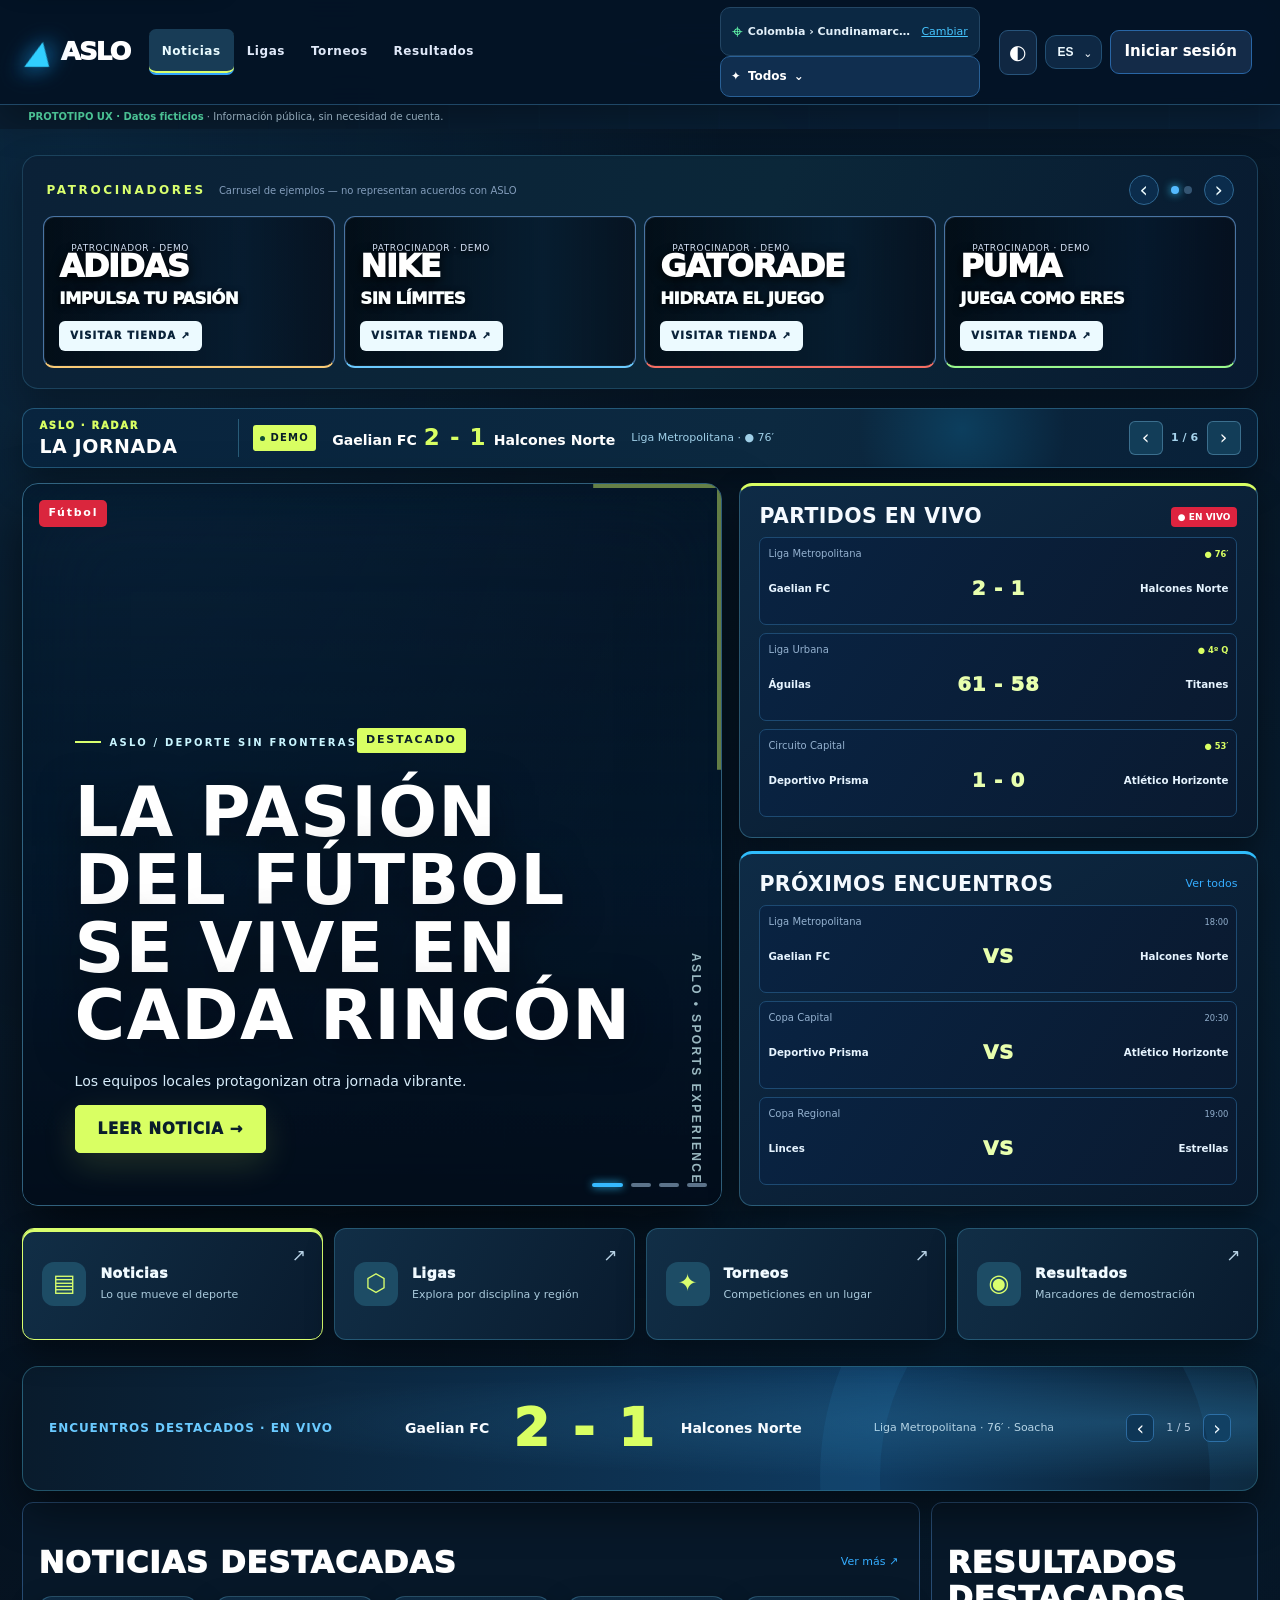
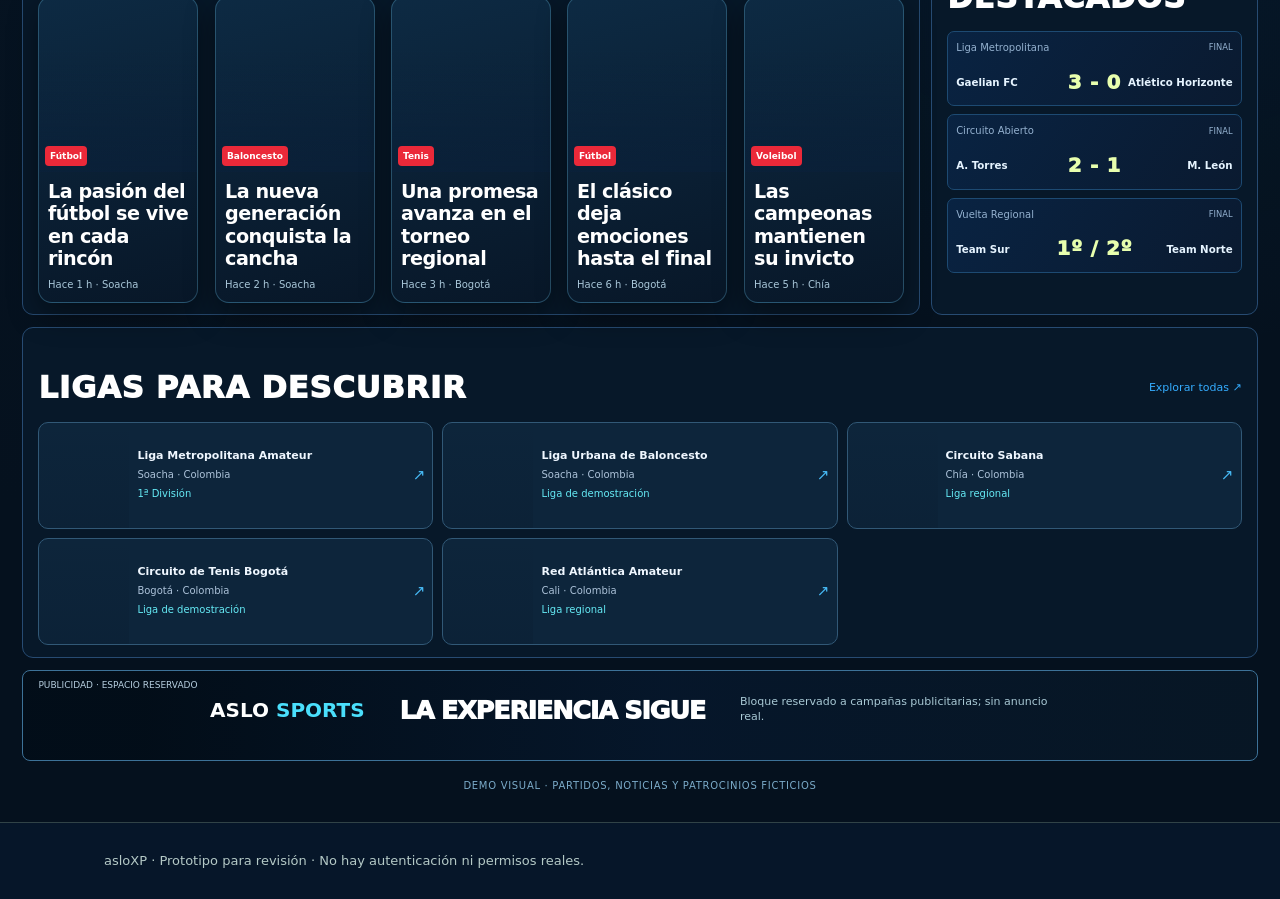
==== commit ed1bb6c9: "style(ui): apply ASLO v7 identity to index.html" ====
--- a/index.html
+++ b/index.html
@@ -1 +1 @@
-<!DOCTYPE html><html lang="es"><head><meta charset="utf-8"><meta name="viewport" content="width=device-width,initial-scale=1"><meta name="theme-color" content="#06182b"><title>asloXP · Noticias</title><link rel="stylesheet" href="assets/styles.css"><link rel="stylesheet" href="assets/preferences.css?v=6"><link rel="stylesheet" href="assets/visitor-v4.css?v=5"><link rel="stylesheet" href="assets/visitor-v5.css?v=6"><link rel="stylesheet" href="assets/gaming-experience.css?v=2"><link rel="stylesheet" href="assets/experience-v6.css?v=1"></head><body data-page="inicio"><noscript>Este prototipo requiere JavaScript.</noscript><script src="assets/auth-v2.js?v=13"></script><script src="assets/visitor-v4.js?v=5"></script><script src="assets/visitor-nav.js?v=7"></script><script src="assets/gaming-experience.js?v=2"></script><script src="assets/experience-v6.js?v=1"></script></body></html>+<!DOCTYPE html><html lang="es"><head><meta charset="utf-8"><meta name="viewport" content="width=device-width,initial-scale=1"><meta name="theme-color" content="#06182b"><title>asloXP · Noticias</title><link rel="stylesheet" href="assets/styles.css"><link rel="stylesheet" href="assets/preferences.css?v=6"><link rel="stylesheet" href="assets/visitor-v4.css?v=5"><link rel="stylesheet" href="assets/visitor-v5.css?v=6"><link rel="stylesheet" href="assets/gaming-experience.css?v=2"><link rel="stylesheet" href="assets/experience-v6.css?v=2"><link rel="stylesheet" href="assets/experience-v7.css?v=1"></head><body data-page="inicio"><noscript>Este prototipo requiere JavaScript.</noscript><script src="assets/auth-v2.js?v=13"></script><script src="assets/visitor-v4.js?v=5"></script><script src="assets/visitor-nav.js?v=7"></script><script src="assets/gaming-experience.js?v=2"></script><script src="assets/experience-v6.js?v=1"></script><script defer src="assets/experience-v7.js?v=1"></script></body></html>
--- a/assets/experience-v6.css
+++ b/assets/experience-v6.css
@@ -108,3 +108,48 @@
 @media(max-width:660px){.v4-root .v4-hero-news{min-height:440px}.v4-root .v4-hero-news h1{font-size:clamp(37px,9vw,58px)}.v4-root .v4-live-slot{grid-template-columns:1fr}.v4-root .v4-hero-news-content{padding:28px 22px!important}.v4-root .v4-featured-match{min-height:0}.aslo-v6-signal{grid-template-columns:minmax(0,1fr) auto;padding:13px;gap:7px}.aslo-v6-signal-head{grid-column:1/-1;border-right:0;border-bottom:1px solid #4b91bd80;padding:0 0 9px}.aslo-v6-live{gap:8px}.aslo-v6-live-teams b{font-size:12px;max-width:22ch}.aslo-v6-live-teams strong{font-size:18px}.aslo-v6-badge{font-size:8px;padding:5px}.aslo-v6-controls button{width:31px;height:31px}.aslo-v6-controls span{display:none}body[data-page="liga-admin"] .arena-hero{min-height:420px;padding:28px 19px 55px}body[data-page="liga-admin"] .arena-hero h1{font-size:clamp(43px,10vw,66px)}.aslo-v6-hud{left:18px;right:auto;bottom:16px;font-size:9px}.aslo-v6-hud:before{width:19px}}
 @media(prefers-reduced-motion:reduce){.aslo-v6-signal.aslo-v6-pulse .aslo-v6-live{animation:none}.v4-root .v4-hero-news::before,body[data-page="liga-admin"] .arena-hero::before{transform:scale(1.03)!important;transition:none!important;will-change:auto}.v4-root .v4-sponsor:after{display:none}body[data-page="liga-admin"] .arena-sponsor,.v4-root .v4-news-card{transition:none!important}}
 @media(forced-colors:active){.aslo-v6-signal,.v4-root .v4-hero-news,body[data-page="liga-admin"] .arena-hero{border:2px solid CanvasText}.aslo-v6-badge{color:ButtonText;background:ButtonFace}}
+
+
+/* v6.1: same identity on personal account/mode and league directory, no shared entity login. */
+body[data-page="mis-ligas"] .lm-page{max-width:1800px;padding-inline:clamp(15px,2.4vw,44px)}
+body[data-page="mis-ligas"] .lm-hero{min-height:clamp(330px,31vw,490px);border:1px solid #71c9ed87;border-radius:14px;box-shadow:0 24px 60px #0009;background-image:linear-gradient(90deg,#041224f5,#07273ed0 60%,#163d4f73),url("https://images.unsplash.com/photo-1522778119026-d647f0596c20?auto=format&fit=crop&w=1600&q=80")}
+body[data-page="mis-ligas"] .lm-hero h1{font:900 clamp(39px,5vw,75px)/1.02 Impact,"Arial Narrow",system-ui,sans-serif;text-transform:uppercase;letter-spacing:.006em;text-shadow:0 12px 25px #00111e}
+body[data-page="mis-ligas"] .lm-overline{color:var(--xp-lime);font-weight:950;letter-spacing:.17em}
+body[data-page="mis-ligas"] .lm-league-card{border-color:#4182a7a0;border-radius:12px;box-shadow:0 16px 30px #0007;transition:transform .26s,box-shadow .26s,border .26s}
+body[data-page="mis-ligas"] .lm-league-card:hover{transform:translateY(-6px);border-color:#d9ff63;box-shadow:0 27px 52px #0009}
+body[data-page="mis-ligas"] .lm-league-picture{min-height:200px}
+body[data-page="mis-ligas"] .lm-primary{background:var(--xp-lime);color:#051c2a;border-color:var(--xp-lime);font-weight:950}
+body[data-page="mis-ligas"] .lm-top{box-shadow:0 14px 38px #010812aa}
+body[data-page="modos"] .pagehead,body[data-page="modo"] .pagehead,body[data-page="cuenta"] .pagehead{min-height:clamp(275px,25vw,380px);border:1px solid #72bddd8c;border-radius:14px;box-shadow:0 26px 52px #0008}
+body[data-page="modos"] .pagehead h1,body[data-page="modo"] .pagehead h1,body[data-page="cuenta"] .pagehead h1{font-family:Impact,"Arial Narrow",system-ui,sans-serif;font-size:clamp(36px,4.6vw,72px);font-weight:900;letter-spacing:.015em;text-transform:uppercase}
+body[data-page="modos"] .eyebrow,body[data-page="modo"] .eyebrow,body[data-page="cuenta"] .eyebrow{color:var(--xp-lime);letter-spacing:.17em;font-weight:950}
+body[data-page="modos"] .mode-tile,body[data-page="modo"] .mode-tile{border:1px solid #5b94bc99;box-shadow:0 16px 40px #0007;border-radius:12px;min-height:260px;transition:transform .24s,border .24s,box-shadow .24s}
+body[data-page="modos"] .mode-tile:hover,body[data-page="modo"] .mode-tile:hover{transform:translateY(-7px);border-color:var(--xp-lime);box-shadow:0 24px 54px #0009}
+body[data-page="modos"] .mode-icon,body[data-page="modo"] .mode-icon{color:var(--xp-electric);filter:drop-shadow(0 0 14px #28aeef66)}
+body[data-page="cuenta"] .settings-main,body[data-page="cuenta"] .mode-workspace{border:1px solid #5189af7a;box-shadow:0 15px 33px #0006;border-radius:12px}
+body[data-page="cuenta"] .settings-tabs a.selected{background:#174d64;border-color:var(--xp-lime);color:var(--xp-lime)}
+body.aslo-auth-v7 .aslo-auth-scene{border:1px solid #73bfe7ad;border-radius:15px;box-shadow:0 23px 60px #0009}
+body.aslo-auth-v7 .aslo-auth-scene h1{font-family:Impact,"Arial Narrow",system-ui,sans-serif;font-size:clamp(43px,4.5vw,80px);letter-spacing:.01em;text-transform:uppercase}
+body.aslo-auth-v7 .aslo-auth-card{border-radius:15px;box-shadow:0 20px 52px #0009;border-color:#5fa7cc85}
+body.aslo-auth-v7 .aslo-auth-submit{background:var(--xp-lime);color:#0a2030;border:1px solid var(--xp-lime);font-weight:950}
+body.aslo-auth-v7 .aslo-auth-submit:hover{background:#eeffb0;box-shadow:0 14px 33px #d9ff6340}
+/* The user's explicit light theme remains legible. Sports imagery stays cinematic, information cards become light. */
+html[data-theme="light"] body.v4-visitor{background:#e5eef6}
+html[data-theme="light"] body.v4-visitor .v4-root{background:radial-gradient(ellipse at top left,#c8e6f7,transparent 65%),linear-gradient(150deg,#e8f5ff,#f0f7fb);color:#12304a}
+html[data-theme="light"] .v4-root .v4-match-block{background:linear-gradient(130deg,#f8fcff,#e0f1fa);border-color:#81b3d0}
+html[data-theme="light"] .v4-root .v4-match-body strong{color:#114970!important}
+html[data-theme="light"] .v4-root .v4-section-title h2{color:#14374d}
+html[data-theme="light"] .v4-root .v4-news-card{background:#f7fcff;border-color:#aacde0;color:#12304a}
+html[data-theme="light"] .v4-root .v4-news-card h3{color:#12304a}
+html[data-theme="light"] .v4-root .v4-sponsor-zone{background:#dceef9;border-color:#aacbdf}
+html[data-theme="light"] .v4-root .v4-featured-match{background:linear-gradient(110deg,#e0f1fd,#b9e2f8);border-color:#7eb3d3;color:#112d41}
+html[data-theme="light"] .v4-root .v4-featured-values strong{color:#16466d!important}
+html[data-theme="light"] .v4-root .v4-featured-match span,html[data-theme="light"] .v4-root .v4-featured-match small{color:#16384f}
+html[data-theme="light"] .aslo-v6-signal{background:linear-gradient(110deg,#d9f0fc,#eaf8ff);border-color:#90bad1}
+html[data-theme="light"] .aslo-v6-signal-head strong,html[data-theme="light"] .aslo-v6-live-teams b{color:#0c3551}
+html[data-theme="light"] .aslo-v6-live-teams strong{color:#12618c}
+html[data-theme="light"] .aslo-v6-live-meta,html[data-theme="light"] .aslo-v6-controls span{color:#336480}
+html[data-theme="light"] .aslo-v6-signal-head small{color:#17678a}
+html[data-theme="light"] .aslo-v6-controls button{background:#d0eafb;color:#145075;border-color:#86bad7}
+html[data-theme="light"] .aslo-v6-badge{background:#d1f36a;color:#133240}
+@media(max-width:760px){body[data-page="mis-ligas"] .lm-hero{min-height:315px}body[data-page="mis-ligas"] .lm-hero h1{font-size:clamp(35px,9vw,58px)}body[data-page="modos"] .mode-tile,body[data-page="modo"] .mode-tile{min-height:190px}body.aslo-auth-v7 .aslo-auth-scene h1{font-size:clamp(38px,11vw,57px)}}
--- a/assets/experience-v7.css
+++ b/assets/experience-v7.css
@@ -0,0 +1,190 @@
+/* ASLO / UX visual iteration 7
+   Original design layer based on composition principles, not third-party template assets.
+   Preserves existing UX flows, the approved blue arena identity and personal accounts. */
+:root{
+  --a7-ink:#04101d;--a7-night:#071a2e;--a7-panel:#0c263d;
+  --a7-edge:#27607d;--a7-accent:#49d2ff;--a7-sport:#d9ff6e;
+  --a7-muted:#a8c6d8;--a7-paper:#f4fbff;--a7-radius:16px;
+}
+body{font-feature-settings:"kern";-webkit-font-smoothing:antialiased}
+body.v4-visitor,body[data-page="modos"],body[data-page="modo"],
+body[data-page="cuenta"],body.aslo-auth-v7,body[data-page="mis-ligas"],
+body[data-page="liga-admin"]{background-color:var(--a7-ink)}
+body.v4-visitor .sitehead,body[data-page="modos"] .sitehead,
+body[data-page="modo"] .sitehead,body[data-page="cuenta"] .sitehead,
+body.aslo-auth-v7 .sitehead{
+  background:#041426ee;backdrop-filter:blur(24px) saturate(140%);
+  border-bottom:1px solid #59b2e955;box-shadow:0 14px 38px #0005;
+}
+body.v4-visitor .sitehead .brand,
+body[data-page="modos"] .sitehead .brand,
+body[data-page="modo"] .sitehead .brand,
+body[data-page="cuenta"] .sitehead .brand,
+body.aslo-auth-v7 .sitehead .brand{font-weight:950;letter-spacing:-.065em}
+body.v4-visitor .sitehead .publicnav a,
+body[data-page="modos"] .publicnav a,
+body[data-page="modo"] .publicnav a,
+body[data-page="cuenta"] .publicnav a{
+  border-radius:7px;transition:color .18s ease,background .18s ease;
+  font-size:12px;font-weight:850;letter-spacing:.045em;
+}
+body.v4-visitor .sitehead .publicnav a.sel,
+body.v4-visitor .sitehead .publicnav a:hover{background:#183c56;color:#e9fbff}
+body.v4-visitor .sitehead .publicnav a.sel{box-shadow:inset 0 -2px var(--a7-sport)}
+body.v4-visitor .v4-root{background:radial-gradient(ellipse at 6% 0%,#15517b42,transparent 38%),radial-gradient(ellipse at 88% 45%,#0876b81b,transparent 45%),linear-gradient(165deg,#071829,#05111e 75%)}
+body.v4-visitor .v4-root,body.v4-visitor .v5-root{max-width:1920px;margin-inline:auto}
+.v4-root .v4-sponsor-zone{margin-top:14px;margin-bottom:19px;padding:17px 20px 20px;border:1px solid #4fa4c942;border-radius:var(--a7-radius);background:linear-gradient(112deg,#0b2137,#0b2739 58%,#081a30);box-shadow:0 16px 36px #0004}
+.v4-root .v4-sponsor-header{padding-bottom:11px}
+.v4-root .v4-sponsor-header strong{font-size:12px!important;letter-spacing:.22em!important;color:var(--a7-sport)!important}
+.v4-root .v4-sponsor{border-radius:11px;min-height:130px;box-shadow:inset 0 0 0 1px #e5ffff0f}
+.v4-root .v4-sponsor:hover{transform:translateY(-4px)}
+.v4-root .v4-main-grid{gap:17px;align-items:stretch}
+.v4-root .v4-hero-news{position:relative;min-height:clamp(510px,42vw,650px);border:1px solid #5aa9d182;border-radius:var(--a7-radius);overflow:hidden;box-shadow:0 25px 56px #0009,inset 0 0 90px #00182990;isolation:isolate}
+.v4-root .v4-hero-news::before{content:"";position:absolute;inset:0;z-index:0;pointer-events:none;background:linear-gradient(0deg,#030c19e8 0%,#03162aa0 45%,#05203e28 100%);opacity:1}
+.v4-root .v4-hero-news::after{content:"";position:absolute;z-index:1;pointer-events:none;right:0;top:0;width:30%;height:38%;border-top:4px solid #d9ff6e9c;border-right:4px solid #d9ff6e9c;clip-path:polygon(40% 0,100% 0,100% 100%,92% 100%,92% 8%,40% 8%);opacity:.75}
+.v4-root .v4-hero-news-content{position:relative;z-index:2;max-width:900px;padding:clamp(27px,4vw,62px)!important}
+.v4-root .v4-hero-news h1{font-family:Impact,"Arial Narrow",system-ui,sans-serif;font-weight:900;font-size:clamp(48px,5.4vw,100px);line-height:.98;letter-spacing:.018em;text-transform:uppercase;text-wrap:balance;text-shadow:0 10px 40px #010912a8;margin-block:18px 20px}
+.v4-root .v4-hero-news-content p{font-size:clamp(14px,1.1vw,18px);line-height:1.65;max-width:660px;color:#d6ebf9}
+.v4-root .v4-hero-badge,.v4-root .v4-news-sport{letter-spacing:.16em;font-size:11px;font-weight:900}
+.v4-root .v4-read-news{min-height:48px;padding-inline:22px;border-radius:8px;font-weight:950;letter-spacing:.055em;background:var(--a7-sport);color:#092235;border:1px solid var(--a7-sport);box-shadow:0 12px 34px #d9ff6e24}
+.v4-root .v4-read-news:hover{background:#f1ffbc;box-shadow:0 16px 36px #d9ff6e40;transform:translateY(-2px)}
+.a7-hero-label{display:inline-flex;align-items:center;gap:9px;color:#c9f5ff;letter-spacing:.22em;font-size:10px;font-weight:900;text-transform:uppercase}
+.a7-hero-label::before{content:"";width:26px;height:2px;background:var(--a7-sport)}
+.a7-hero-vertical{position:absolute;right:19px;bottom:20px;z-index:3;font:900 12px/1 Impact,"Arial Narrow",sans-serif;writing-mode:vertical-rl;letter-spacing:.2em;color:#d6faffb8;pointer-events:none}
+.v4-root .v4-live-slot>*{border-radius:var(--a7-radius)}
+.v4-root .v4-match-block{background:linear-gradient(145deg,#0e2b46,#08182b);border:1px solid #4b91ad7d;border-radius:13px;box-shadow:0 12px 28px #0006}
+.v4-root .v4-match-body strong{color:var(--a7-sport)}
+.v4-root .v4-featured-row{margin-top:22px}
+.v4-root .v4-featured-match{border-radius:var(--a7-radius);border:1px solid #3e8fa77a;box-shadow:0 20px 44px #0007}
+.v4-root .v4-section-title{margin-block:30px 16px}
+.v4-root .v4-section-title h2,.v5-root .v5-section-head h2,
+body[data-page="modos"] .modes-view>h2,
+body[data-page="modo"] .mode-workspace>h2{
+  font-family:Impact,"Arial Narrow",system-ui,sans-serif;letter-spacing:.025em;
+  text-transform:uppercase;font-size:clamp(28px,2.4vw,45px);
+}
+.v4-root .v4-news-grid{gap:16px}
+.v4-root .v4-news-card{border:1px solid #4d8eae70;border-radius:14px;overflow:hidden;background:linear-gradient(165deg,#0d2a43,#081728);box-shadow:0 12px 30px #0006;transition:border-color .2s,transform .2s,box-shadow .2s}
+.v4-root .v4-news-card:hover{border-color:var(--a7-sport);transform:translateY(-6px);box-shadow:0 24px 44px #0008}
+.v4-root .v4-news-card-photo{min-height:175px}
+.v4-root .v4-news-card h3{font-size:clamp(19px,1.5vw,26px);line-height:1.16;letter-spacing:-.025em}
+.v4-root .v4-news-card small{color:#a9c7d9}
+.v5-root .v5-hero{min-height:clamp(390px,34vw,540px);border:1px solid #4b93b36d;border-radius:0 0 18px 18px;overflow:hidden;background-position:center 42%;box-shadow:0 21px 42px #0006;isolation:isolate}
+.v5-root .v5-hero::before{content:"";position:absolute;pointer-events:none;inset:0;background:linear-gradient(90deg,#031325c7 0%,#042a4c60 65%,#07263e24),linear-gradient(0deg,#04131de0,transparent 64%);z-index:0}
+.v5-root .v5-hero>div{z-index:1;position:relative;max-width:960px}
+.v5-root .v5-hero h1{font-size:clamp(50px,6.2vw,103px);letter-spacing:.005em;line-height:.96;text-wrap:balance;text-shadow:0 12px 36px #000a}
+.v5-root .v5-hero p{font-size:clamp(15px,1.35vw,19px);line-height:1.6;max-width:640px;color:#e0eef9}
+.v5-root .v5-watermark{font-family:Impact,"Arial Narrow",sans-serif;letter-spacing:.055em;opacity:.13}
+.v5-root .v5-content{max-width:1680px;margin-inline:auto;padding-inline:clamp(17px,2.7vw,44px)}
+.v5-root .v5-columns{gap:clamp(16px,2vw,34px)}
+.v5-root .v5-card-grid{gap:clamp(15px,1.8vw,27px)}
+.v5-root .v5-photo-card{position:relative;border:1px solid #4d8ab27a;background:linear-gradient(160deg,#0d2a46,#08182a);border-radius:15px;overflow:hidden;box-shadow:0 16px 33px #0007;transition:transform .25s,border-color .25s,box-shadow .25s}
+.v5-root .v5-photo-card:hover{transform:translateY(-7px);border-color:var(--a7-sport);box-shadow:0 27px 47px #0009}
+.v5-root .v5-photo{min-height:200px;background-position:center;background-size:cover}
+.v5-root .v5-card-info{padding:22px 22px 20px}
+.v5-root .v5-card-info h3{font-size:clamp(21px,1.8vw,29px);line-height:1.15;letter-spacing:-.034em;text-wrap:balance}
+.v5-root .v5-section-head{padding-bottom:12px;border-bottom:1px solid #4a92b64f;margin-bottom:20px}
+.v5-root .v5-section-head>div>span{color:var(--a7-sport)!important;letter-spacing:.18em;font-weight:900}
+.v5-root .v5-tabs a.active{box-shadow:inset 0 -3px var(--a7-sport)}
+.v5-root .v5-filters{background:linear-gradient(120deg,#0b2640,#0a1d33);border:1px solid #4a8bb17a;border-radius:13px;padding:16px}
+.v5-root .v5-ad{border:1px dashed #4a708887;border-radius:12px}
+.v5-root .v5-empty{border-radius:12px}
+.a7-wayfinder{display:grid;grid-template-columns:repeat(4,minmax(0,1fr));gap:11px;margin:22px 0 26px;position:relative;z-index:2}
+.a7-wayfinder a{display:flex;min-height:112px;align-items:center;gap:14px;position:relative;padding:20px 19px;overflow:hidden;border:1px solid #377d9b8c;border-radius:12px;background:linear-gradient(115deg,#112e46,#091b2e);color:#f0faff;box-shadow:0 13px 29px #0005;transition:transform .2s,border-color .2s,background .2s}
+.a7-wayfinder a::after{content:"↗";position:absolute;top:15px;right:16px;font-size:17px;color:#b9d3e6;transition:transform .2s}
+.a7-wayfinder a:hover{color:white;transform:translateY(-4px);border-color:var(--a7-sport);background:linear-gradient(115deg,#174363,#0b293d)}
+.a7-wayfinder a:hover::after{transform:translate(3px,-3px)}
+.a7-wayfinder a[aria-current="page"]{border-color:var(--a7-sport);box-shadow:inset 0 3px var(--a7-sport),0 14px 30px #0006}
+.a7-wayfinder-icon{display:grid;place-items:center;flex:0 0 44px;width:44px;height:44px;border-radius:12px;background:#1d4c65;color:var(--a7-sport);font-size:24px}
+.a7-wayfinder-label{display:block;min-width:0}
+.a7-wayfinder-label strong{display:block;font-weight:950;font-size:14px;letter-spacing:.035em}
+.a7-wayfinder-label small{display:block;margin-top:5px;color:#a9c9db;font-size:11px;line-height:1.35}
+.a7-wayfinder.a7-subnav{max-width:1680px;margin:0 auto 16px;padding:18px clamp(17px,2.7vw,44px) 0;gap:10px}
+.a7-wayfinder.a7-subnav a{min-height:92px}
+.a7-wayfinder.a7-subnav .a7-wayfinder-icon{height:36px;width:36px;flex-basis:36px;font-size:19px}
+.a7-skip{position:fixed;left:16px;top:-70px;z-index:10003;padding:12px 19px;border-radius:9px;background:var(--a7-sport);color:#051727;font-weight:900;box-shadow:0 8px 24px #0009}
+.a7-skip:focus{top:12px;color:#051727}
+body[data-page="modos"] .pagehead,
+body[data-page="modo"] .pagehead,
+body[data-page="cuenta"] .pagehead{
+  min-height:clamp(300px,28vw,430px);padding:clamp(33px,5vw,70px)!important;
+  background-image:linear-gradient(90deg,#03101eef 0%,#062d4ddc 56%,#06172881 100%),url("https://images.unsplash.com/photo-1522778119026-d647f0596c20?auto=format&fit=crop&w=1600&q=82");
+  background-position:center 44%;border:1px solid #57b0d395;border-radius:18px;box-shadow:0 26px 58px #0009;
+}
+body[data-page="modos"] .pagehead::before,
+body[data-page="modo"] .pagehead::before,
+body[data-page="cuenta"] .pagehead::before{
+  content:"";position:absolute;left:0;top:0;bottom:0;width:5px;background:linear-gradient(var(--a7-sport),#46caff);
+}
+body[data-page="modos"] .pagehead h1,
+body[data-page="modo"] .pagehead h1,
+body[data-page="cuenta"] .pagehead h1{font-size:clamp(49px,5.2vw,86px);text-transform:uppercase;letter-spacing:.012em;line-height:1}
+body[data-page="modos"] .mode-grid,body[data-page="modo"] .mode-grid{gap:18px}
+body[data-page="modos"] .mode-tile,body[data-page="modo"] .mode-tile{
+  min-height:275px;background:linear-gradient(148deg,#0d2f4b,#071b30);
+  border:1px solid #478dae95;border-radius:16px;padding:clamp(22px,2.7vw,34px);
+  box-shadow:0 17px 35px #0006;transition:transform .2s,border-color .2s,box-shadow .2s;
+}
+body[data-page="modos"] .mode-tile::before,body[data-page="modo"] .mode-tile::before{
+  content:"";position:absolute;top:0;left:0;height:4px;width:100%;background:linear-gradient(90deg,var(--a7-sport),#37c6ff 50%,transparent 98%);z-index:2;opacity:.8;
+}
+body[data-page="modos"] .mode-tile:hover,body[data-page="modo"] .mode-tile:hover{transform:translateY(-7px);border-color:var(--a7-sport);box-shadow:0 25px 48px #0009}
+body[data-page="modos"] .mode-icon{display:grid;place-items:center;width:72px;height:72px;border-radius:15px;background:#164a6b;border:1px solid #5aadd8;color:#dcf9ff;font-size:38px}
+body[data-page="modos"] .mode-tile h3,body[data-page="modo"] .mode-tile h3{font-size:clamp(25px,2vw,32px);text-transform:uppercase;letter-spacing:.005em}
+body[data-page="modos"] .mode-tile .link,body[data-page="modo"] .mode-tile .link{color:var(--a7-sport);font-weight:900;letter-spacing:.025em}
+body[data-page="cuenta"] .settings-main,body[data-page="cuenta"] .mode-workspace{border:1px solid #4b97b276;background:linear-gradient(140deg,#0d2a43,#071729);border-radius:16px;box-shadow:0 17px 40px #0006}
+body.aslo-auth-v7 .aslo-auth-scene{background-position:center;background-size:cover;border-color:#65a9d888;border-radius:18px;box-shadow:0 23px 55px #000a}
+body.aslo-auth-v7 .aslo-auth-card{border-color:#5e9fbc86;border-radius:18px;box-shadow:0 20px 45px #0008}
+body.aslo-auth-v7 .aslo-auth-submit{min-height:51px;border-radius:9px;background:var(--a7-sport);color:#071f2e}
+body[data-page="mis-ligas"] .lm-hero,body[data-page="liga-admin"] .arena-hero{border-radius:18px;border-color:#4daacf80;box-shadow:0 24px 55px #0008}
+body[data-page="mis-ligas"] .lm-league-card,body[data-page="liga-admin"] .arena-card{border-radius:15px;box-shadow:0 18px 38px #0007;transition:transform .2s,border-color .2s}
+body[data-page="mis-ligas"] .lm-league-card:hover,body[data-page="liga-admin"] .arena-card:hover{transform:translateY(-5px);border-color:var(--a7-sport)}
+/* Theme parity: bright content surfaces remain readable when the visitor selects light. */
+html[data-theme="light"] .a7-wayfinder a{background:linear-gradient(125deg,#f4fbff,#dceffa);color:#123950;border-color:#8ab7d0;box-shadow:0 10px 26px #153c5822}
+html[data-theme="light"] .a7-wayfinder a[aria-current="page"]{border-color:#2974a3;box-shadow:inset 0 3px #2a89be}
+html[data-theme="light"] .a7-wayfinder-icon{background:#d0eafb;color:#176b9c}
+html[data-theme="light"] .a7-wayfinder-label small{color:#426c83}
+html[data-theme="light"] .a7-wayfinder a::after{color:#32729c}
+html[data-theme="light"] body.v4-visitor .v4-hero-news-content p,
+html[data-theme="light"] body.v4-visitor .v5-hero p{color:#e6f4ff}
+html[data-theme="light"] body.v4-visitor .v4-sponsor-header strong{color:#1d5e80!important}
+html[data-theme="light"] body.v4-visitor .v4-news-card{background:#f1f9fe;color:#13394f}
+html[data-theme="light"] body.v4-visitor .v5-photo-card{background:#edf7fd;color:#13394f}
+html[data-theme="light"] body.v4-visitor .v5-card-info h3{color:#13394f}
+@media(max-width:1200px){
+ .a7-wayfinder{grid-template-columns:repeat(2,minmax(0,1fr))}
+ .v4-root .v4-hero-news{min-height:485px}
+ .v5-root .v5-hero{min-height:410px}
+}
+@media(max-width:760px){
+ body.v4-visitor .v4-root{padding-inline:13px}
+ .v4-root .v4-sponsor-zone{margin-top:9px;padding:12px}
+ .v4-root .v4-hero-news{min-height:490px}
+ .v4-root .v4-hero-news h1{font-size:clamp(42px,9.6vw,70px)}
+ .v4-root .v4-hero-news-content{padding:28px 24px!important}
+ .v4-root .v4-hero-news-content p{font-size:14px;line-height:1.5}
+ .v5-root .v5-hero{min-height:350px;border-radius:0 0 13px 13px;padding:44px 22px}
+ .v5-root .v5-hero h1{font-size:clamp(45px,10vw,73px)}
+ .a7-wayfinder.a7-subnav{padding:14px 14px 0}
+ body[data-page="modos"] .pagehead,body[data-page="modo"] .pagehead,body[data-page="cuenta"] .pagehead{min-height:280px;padding:29px!important}
+ body[data-page="modos"] .pagehead h1,body[data-page="modo"] .pagehead h1,body[data-page="cuenta"] .pagehead h1{font-size:clamp(43px,9vw,62px)}
+ body[data-page="modos"] .mode-grid,body[data-page="modo"] .mode-grid{grid-template-columns:repeat(2,minmax(0,1fr))}
+ body[data-page="modos"] .mode-tile,body[data-page="modo"] .mode-tile{min-height:225px;padding:19px}
+}
+@media(max-width:510px){
+ .a7-wayfinder,.a7-wayfinder.a7-subnav{display:flex;gap:10px;overflow-x:auto;padding:0 4px 14px;margin:18px 0 15px;scroll-snap-type:x mandatory;scrollbar-width:thin;overscroll-behavior-inline:contain}
+ .a7-wayfinder.a7-subnav{margin:0;padding:13px 16px 16px}
+ .a7-wayfinder a,.a7-wayfinder.a7-subnav a{flex:0 0 76%;min-height:84px;padding:16px;scroll-snap-align:start}
+ .a7-wayfinder-icon{flex-basis:38px;width:38px;height:38px;font-size:21px}
+ .v4-root .v4-hero-news{min-height:445px}
+ .v4-root .v4-hero-news h1{font-size:clamp(38px,10vw,55px)}
+ .a7-hero-vertical{display:none}
+ .v4-root .v4-sponsor-header strong{font-size:10px!important}
+ body[data-page="modos"] .mode-grid,body[data-page="modo"] .mode-grid{grid-template-columns:1fr}
+ body[data-page="modos"] .mode-tile,body[data-page="modo"] .mode-tile{min-height:205px}
+ body[data-page="modos"] .mode-icon{width:62px;height:62px}
+}
+@media(prefers-reduced-motion:reduce){
+ .a7-wayfinder a,.v5-root .v5-photo-card,.v4-root .v4-news-card,
+ body[data-page="modos"] .mode-tile,body[data-page="modo"] .mode-tile{transition:none;transform:none!important}
+}
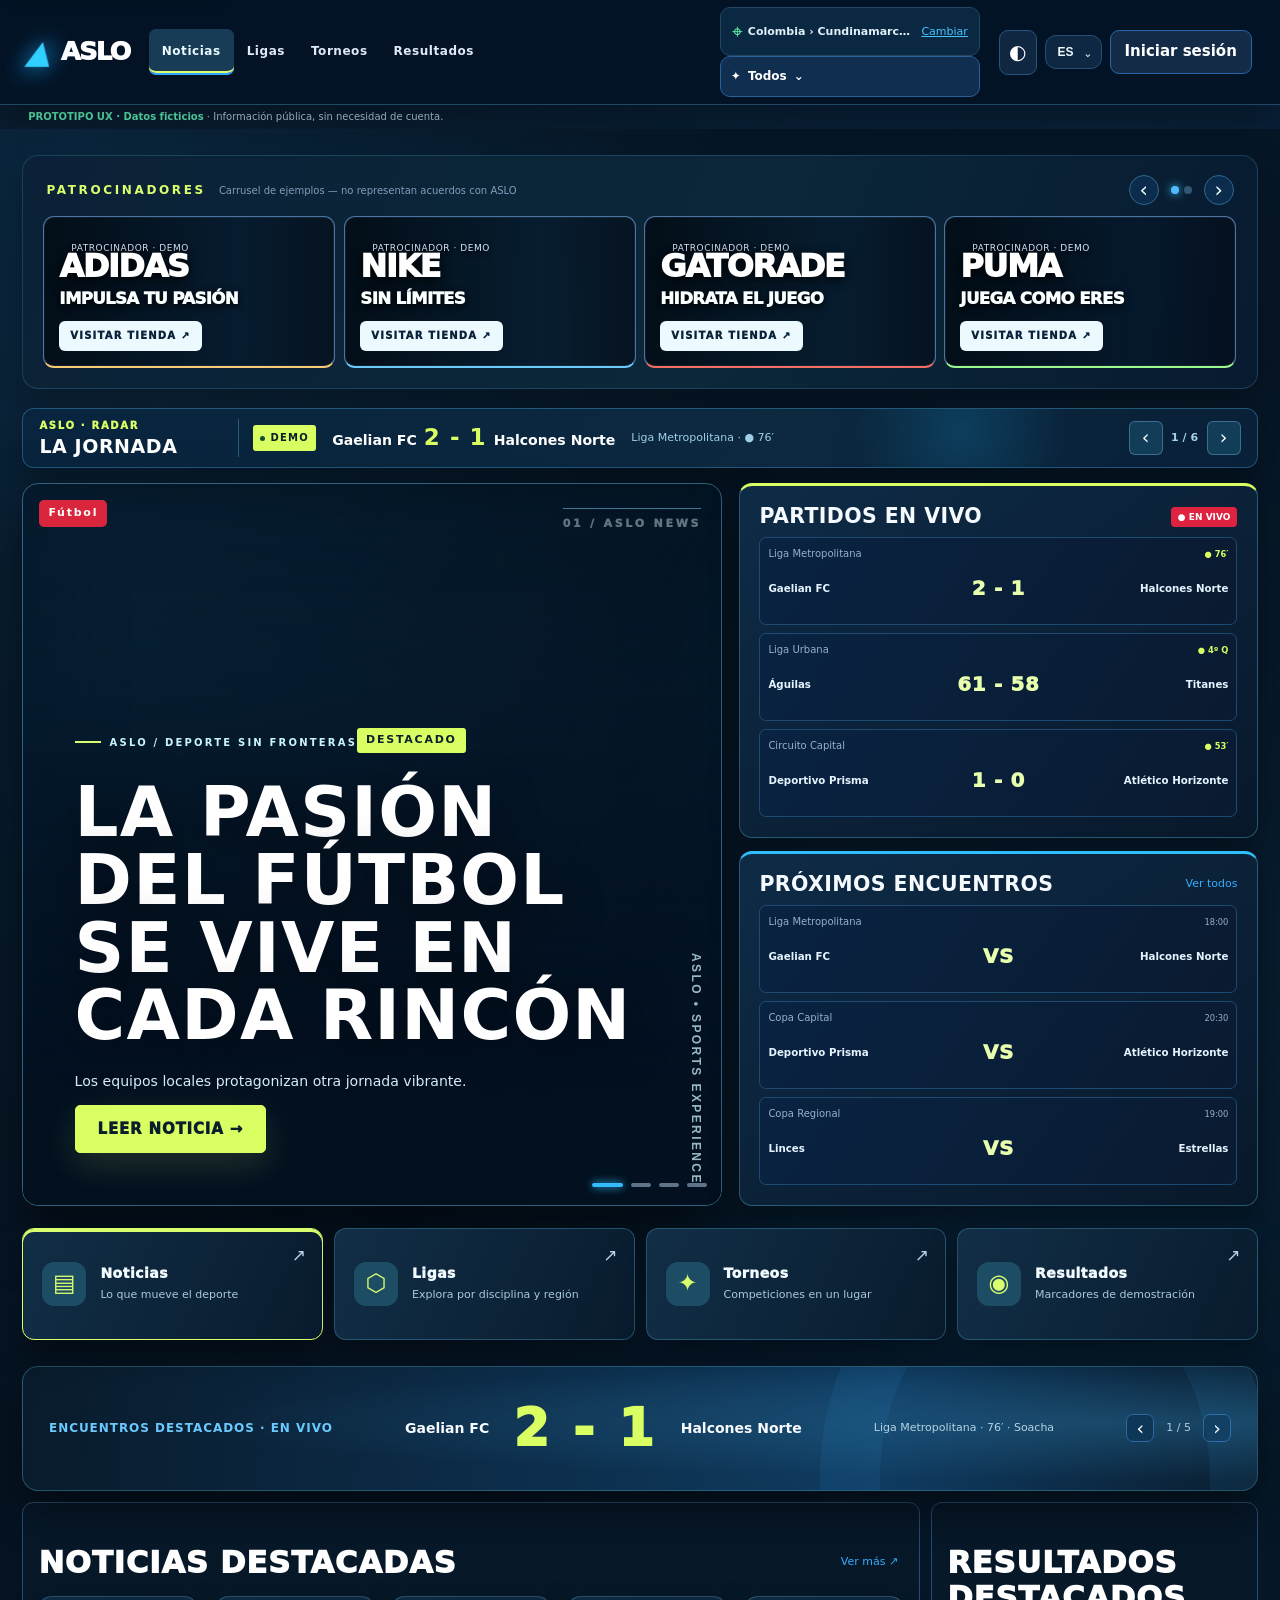
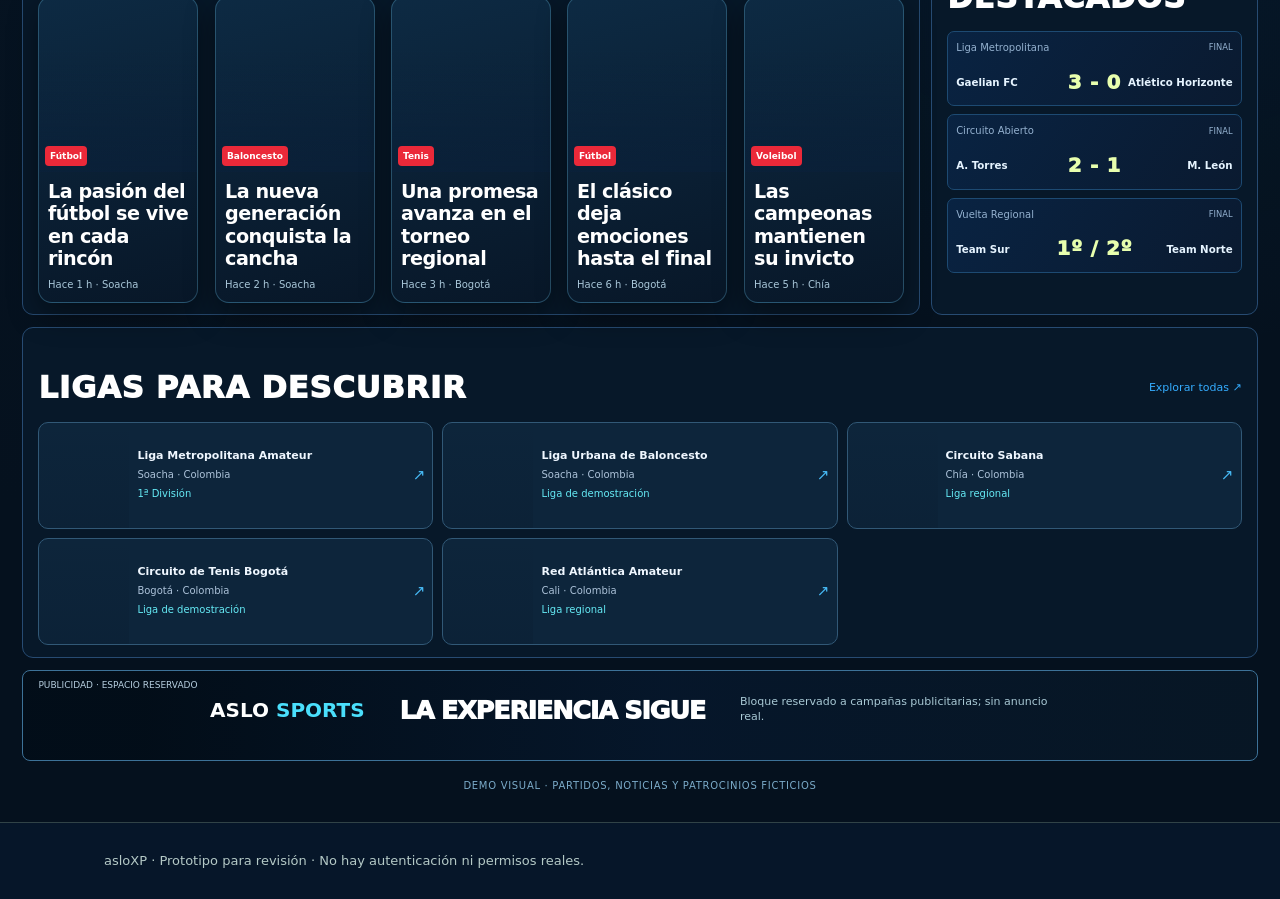
==== commit 082a79f6: "chore(cache): serve shared account-avatar and mode-navigation update without stale assets" ====
--- a/index.html
+++ b/index.html
@@ -1 +1 @@
-<!DOCTYPE html><html lang="es"><head><meta charset="utf-8"><meta name="viewport" content="width=device-width,initial-scale=1"><meta name="theme-color" content="#06182b"><title>asloXP · Noticias</title><link rel="stylesheet" href="assets/styles.css"><link rel="stylesheet" href="assets/preferences.css?v=6"><link rel="stylesheet" href="assets/visitor-v4.css?v=5"><link rel="stylesheet" href="assets/visitor-v5.css?v=6"><link rel="stylesheet" href="assets/gaming-experience.css?v=2"><link rel="stylesheet" href="assets/experience-v6.css?v=2"><link rel="stylesheet" href="assets/experience-v7.css?v=1"></head><body data-page="inicio"><noscript>Este prototipo requiere JavaScript.</noscript><script src="assets/auth-v2.js?v=13"></script><script src="assets/visitor-v4.js?v=5"></script><script src="assets/visitor-nav.js?v=7"></script><script src="assets/gaming-experience.js?v=2"></script><script src="assets/experience-v6.js?v=1"></script><script defer src="assets/experience-v7.js?v=1"></script></body></html>+<!DOCTYPE html><html lang="es"><head><meta charset="utf-8"><meta name="viewport" content="width=device-width,initial-scale=1"><meta name="theme-color" content="#06182b"><title>asloXP · Noticias</title><link rel="stylesheet" href="assets/styles.css"><link rel="stylesheet" href="assets/preferences.css?v=11"><link rel="stylesheet" href="assets/visitor-v4.css?v=5"><link rel="stylesheet" href="assets/visitor-v5.css?v=6"><link rel="stylesheet" href="assets/gaming-experience.css?v=2"><link rel="stylesheet" href="assets/experience-v6.css?v=2"><link rel="stylesheet" href="assets/experience-v7.css?v=1"></head><body data-page="inicio"><noscript>Este prototipo requiere JavaScript.</noscript><script src="assets/auth-v2.js?v=14"></script><script src="assets/visitor-v4.js?v=5"></script><script src="assets/visitor-nav.js?v=7"></script><script src="assets/gaming-experience.js?v=2"></script><script src="assets/experience-v6.js?v=1"></script><script defer src="assets/experience-v7.js?v=1"></script></body></html>
--- a/assets/preferences.css
+++ b/assets/preferences.css
@@ -66,3 +66,41 @@
 .auth-register-btn:hover{background:#285d4a;color:#fff}
 html[data-theme=light] .auth-register-btn{border-color:#49966f;background:#e5f2e9;color:#1b623b}
 html[data-theme=light] .auth-register-btn:hover{background:#d4e9da;color:#14522e}
+
+
+/* Shared ASLO illustrated user identity — one account avatar across all modes. */
+.aslo-account-avatar{display:inline-grid;place-items:center;vertical-align:middle;width:39px;height:39px;min-width:39px;flex:none;border-radius:12px;overflow:hidden;border:1px solid #95dfff88;background:#14394a}
+.aslo-account-avatar img,.aslo-account-avatar svg{display:block;width:100%;height:100%;object-fit:cover}
+.aslo-account-avatar--large{width:62px;height:62px;min-width:62px;border-radius:17px}
+.aslo-account-avatar--small{width:38px;height:38px;min-width:38px}
+.aslo-avatar-svg{display:block;width:100%;height:100%;object-fit:cover}
+.account-trigger .aslo-account-avatar{width:36px;height:36px;min-width:36px}
+.popover-title .aslo-account-avatar{width:39px;height:39px;min-width:39px}
+.aslo-avatar-settings{margin-top:30px;border-top:1px solid var(--line,#47636e);padding-top:24px}
+.aslo-avatar-settings h3{font-size:20px;margin:0 0 9px}
+.aslo-avatar-settings .fineprint{line-height:1.6}
+.aslo-avatar-grid{display:grid;grid-template-columns:repeat(auto-fill,minmax(95px,1fr));gap:12px;margin:22px 0 25px}
+.aslo-avatar-choice{display:flex;align-items:center;justify-content:flex-start;flex-direction:column;gap:9px;
+ background:#122c34;color:#d7ecf0;border:1px solid #466571;border-radius:13px;padding:12px 9px;
+ min-width:0;min-height:112px;cursor:pointer;transition:transform .22s,border-color .22s,box-shadow .22s}
+.aslo-avatar-choice>svg{width:62px;height:62px;border-radius:13px;box-shadow:0 4px 14px #0003}
+.aslo-avatar-choice>span{font-size:11px;font-weight:850;line-height:1.2;text-align:center}
+.aslo-avatar-choice:hover{transform:translateY(-3px);border-color:#b7ed87;box-shadow:0 7px 20px #0005}
+.aslo-avatar-choice.selected{background:#204536;border-color:#cefc87;color:#e3ffb8;box-shadow:inset 0 0 0 1px #bdf880,0 0 20px #b6ee8b2a}
+.aslo-avatar-choice:focus-visible,.aslo-photo-picker:focus-within{outline:3px solid #b5fa87;outline-offset:3px}
+.aslo-photo-picker{display:flex;align-items:center;gap:13px;width:100%;border:1px dashed #6b9cae;border-radius:13px;padding:15px 17px;cursor:pointer;background:#102c38}
+.aslo-photo-picker:hover{border-color:#d4ff96;background:#204658}
+.aslo-photo-picker-icon{display:grid;place-items:center;width:45px;height:45px;flex:none;border-radius:10px;background:#274e63;color:#ccf3ff;font-size:25px}
+.aslo-photo-picker strong{display:block;font-size:13px}
+.aslo-photo-picker small{display:block;font-size:11px;line-height:1.5;color:#b7cbd2;margin-top:4px}
+.aslo-photo-input{position:absolute;width:1px;height:1px;opacity:0;overflow:hidden;clip-path:inset(50%)}
+.aslo-remove-photo{margin-top:12px;border:1px solid #6d91a7;border-radius:9px;color:#e9f5ff;background:#204356;padding:10px 14px;cursor:pointer;font-weight:800}
+.aslo-remove-photo:hover{border-color:#d2ffa5}
+html[data-theme="light"] .aslo-avatar-choice{background:#f6fbff;color:#224958;border-color:#b8d5de}
+html[data-theme="light"] .aslo-avatar-choice.selected{background:#dff0d6;color:#275a37;border-color:#6ea34a}
+html[data-theme="light"] .aslo-photo-picker{background:#edf7fb;border-color:#9ebfcf;color:#254a59}
+html[data-theme="light"] .aslo-photo-picker:hover{background:#e1f1f8}
+html[data-theme="light"] .aslo-photo-picker small{color:#577783}
+html[data-theme="light"] .aslo-remove-photo{background:#eef7ff;color:#28536b}
+@media(max-width:600px){.aslo-avatar-grid{grid-template-columns:repeat(3,minmax(0,1fr));gap:9px}.aslo-avatar-choice{min-height:106px;padding:10px 5px}.aslo-avatar-choice>svg{width:57px;height:57px}}
+@media(prefers-reduced-motion:reduce){.aslo-avatar-choice{transition:none}.aslo-avatar-choice:hover{transform:none}}
--- a/assets/experience-v7.css
+++ b/assets/experience-v7.css
@@ -40,8 +40,8 @@
 .v4-root .v4-sponsor:hover{transform:translateY(-4px)}
 .v4-root .v4-main-grid{gap:17px;align-items:stretch}
 .v4-root .v4-hero-news{position:relative;min-height:clamp(510px,42vw,650px);border:1px solid #5aa9d182;border-radius:var(--a7-radius);overflow:hidden;box-shadow:0 25px 56px #0009,inset 0 0 90px #00182990;isolation:isolate}
-.v4-root .v4-hero-news::before{content:"";position:absolute;inset:0;z-index:0;pointer-events:none;background:linear-gradient(0deg,#030c19e8 0%,#03162aa0 45%,#05203e28 100%);opacity:1}
-.v4-root .v4-hero-news::after{content:"";position:absolute;z-index:1;pointer-events:none;right:0;top:0;width:30%;height:38%;border-top:4px solid #d9ff6e9c;border-right:4px solid #d9ff6e9c;clip-path:polygon(40% 0,100% 0,100% 100%,92% 100%,92% 8%,40% 8%);opacity:.75}
+/* Keep the v6 ::before photo layer so the prominent cover image remains visible. */
+/* Preserve the v6 editorial chapter marker in ::after. */
 .v4-root .v4-hero-news-content{position:relative;z-index:2;max-width:900px;padding:clamp(27px,4vw,62px)!important}
 .v4-root .v4-hero-news h1{font-family:Impact,"Arial Narrow",system-ui,sans-serif;font-weight:900;font-size:clamp(48px,5.4vw,100px);line-height:.98;letter-spacing:.018em;text-transform:uppercase;text-wrap:balance;text-shadow:0 10px 40px #010912a8;margin-block:18px 20px}
 .v4-root .v4-hero-news-content p{font-size:clamp(14px,1.1vw,18px);line-height:1.65;max-width:660px;color:#d6ebf9}
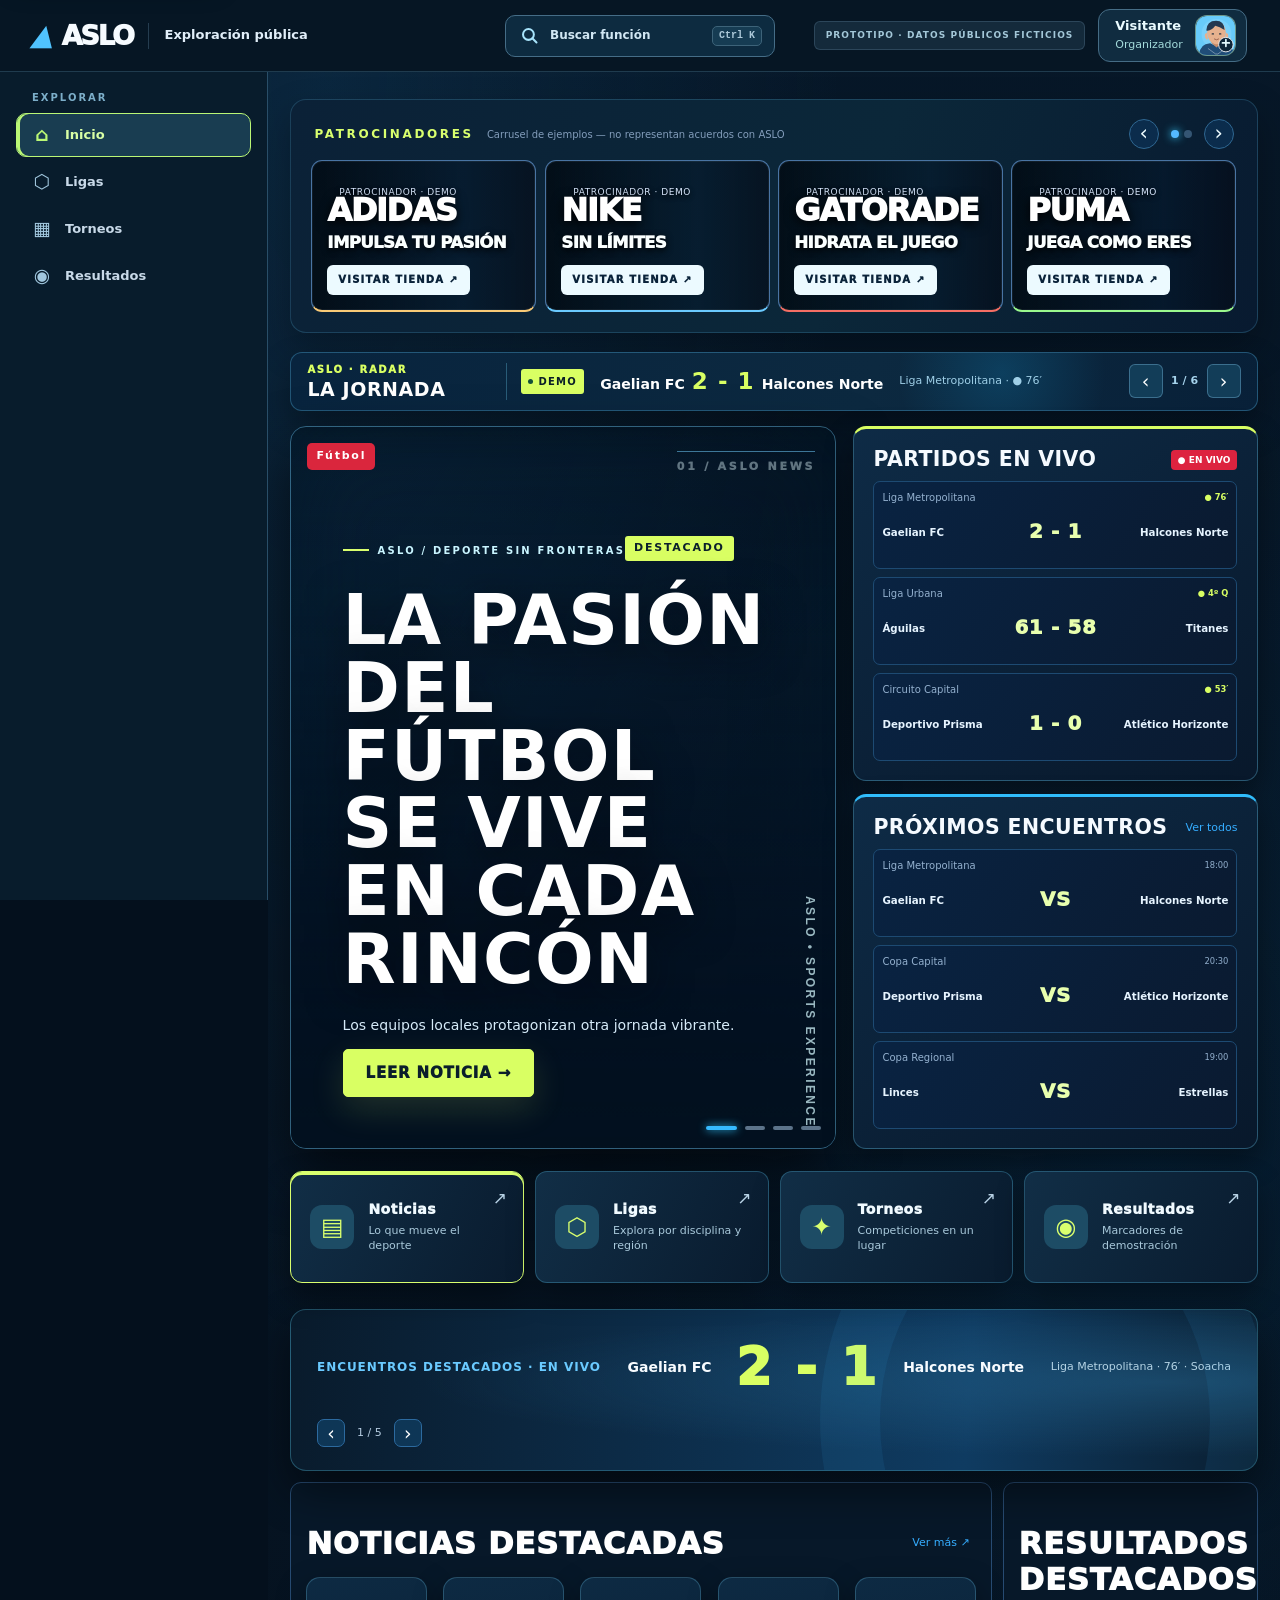
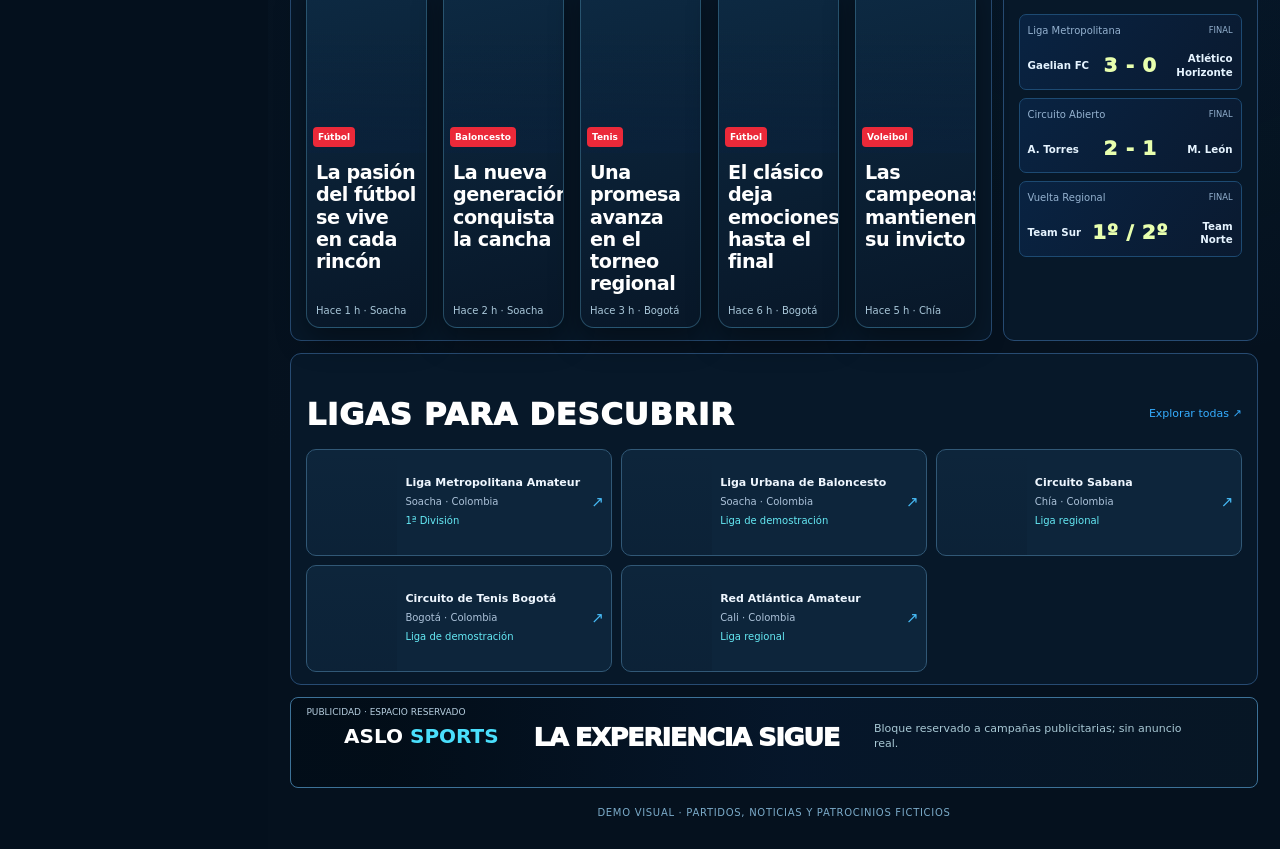
==== commit 703144f6: "feat(visitor): apply approved ASLO shell and public-only mobile bottom navigation to index.html" ====
--- a/index.html
+++ b/index.html
@@ -1 +1 @@
-<!DOCTYPE html><html lang="es"><head><meta charset="utf-8"><meta name="viewport" content="width=device-width,initial-scale=1"><meta name="theme-color" content="#06182b"><title>asloXP · Noticias</title><link rel="stylesheet" href="assets/styles.css"><link rel="stylesheet" href="assets/preferences.css?v=11"><link rel="stylesheet" href="assets/visitor-v4.css?v=5"><link rel="stylesheet" href="assets/visitor-v5.css?v=6"><link rel="stylesheet" href="assets/gaming-experience.css?v=2"><link rel="stylesheet" href="assets/experience-v6.css?v=2"><link rel="stylesheet" href="assets/experience-v7.css?v=1"></head><body data-page="inicio"><noscript>Este prototipo requiere JavaScript.</noscript><script src="assets/auth-v2.js?v=14"></script><script src="assets/visitor-v4.js?v=5"></script><script src="assets/visitor-nav.js?v=7"></script><script src="assets/gaming-experience.js?v=2"></script><script src="assets/experience-v6.js?v=1"></script><script defer src="assets/experience-v7.js?v=1"></script></body></html>+<!DOCTYPE html><html lang="es"><head><meta charset="utf-8"><meta name="viewport" content="width=device-width,initial-scale=1"><meta name="theme-color" content="#06182b"><title>asloXP · Noticias</title><link rel="stylesheet" href="assets/styles.css"><link rel="stylesheet" href="assets/preferences.css?v=11"><link rel="stylesheet" href="assets/visitor-v4.css?v=5"><link rel="stylesheet" href="assets/visitor-v5.css?v=6"><link rel="stylesheet" href="assets/organizer-workspace.css?v=13"><link rel="stylesheet" href="assets/organizer-account.css?v=13"><link rel="stylesheet" href="assets/aslo-shell.css?v=3"><link rel="stylesheet" href="assets/visitor-shell.css?v=1"><link rel="stylesheet" href="assets/gaming-experience.css?v=2"><link rel="stylesheet" href="assets/experience-v6.css?v=2"><link rel="stylesheet" href="assets/experience-v7.css?v=1"></head><body data-page="inicio"><noscript>Este prototipo requiere JavaScript.</noscript><script src="assets/auth-v2.js?v=16"></script><script src="assets/aslo-shell.js?v=3"></script><script src="assets/organizer-account.js?v=14"></script><script src="assets/visitor-shell.js?v=1"></script><script src="assets/visitor-v4.js?v=6"></script><script src="assets/gaming-experience.js?v=2"></script><script src="assets/experience-v6.js?v=1"></script><script defer src="assets/experience-v7.js?v=1"></script></body></html>
--- a/assets/organizer-workspace.css
+++ b/assets/organizer-workspace.css
@@ -0,0 +1,433 @@
+/* ASLO organizer workspace: a task-first interface, not a dashboard maze.
+   Original styles; no theme or licensed assets copied. */
+:root{color-scheme:dark;--ow-bg:#071320;--ow-top:#071827;--ow-side:#081c2c;--ow-panel:#0f2638;--ow-elev:#143146;--ow-line:#31526a;--ow-text:#f5fbff;--ow-sub:#b3c8d9;--ow-accent:#baf775;--ow-blue:#4fcbf5;--ow-focus:#f4fa9d}
+*{box-sizing:border-box}
+html{scroll-behavior:smooth}
+body{margin:0;background:var(--ow-bg);color:var(--ow-text);font:15px/1.55 system-ui,-apple-system,"Segoe UI",Arial,sans-serif}
+a{color:inherit;text-decoration:none}button,input,select{font:inherit}button{cursor:pointer}
+a:focus-visible,button:focus-visible,input:focus-visible,select:focus-visible{outline:3px solid var(--ow-focus);outline-offset:3px}
+button:disabled{opacity:.42;cursor:not-allowed}
+.ow-skip{position:fixed;top:-80px;left:12px;z-index:1000;padding:12px 20px;background:var(--ow-accent);color:#052136;border-radius:8px;font-weight:850}
+.ow-skip:focus{top:12px}
+.ow-top{position:sticky;z-index:60;top:0;height:72px;display:flex;align-items:center;gap:20px;padding:0 clamp(16px,2.6vw,42px);border-bottom:1px solid #3d657f77;background:#071725f5;backdrop-filter:blur(18px)}
+.ow-brand{font-size:27px;font-weight:1000;letter-spacing:-.075em;white-space:nowrap}
+.ow-brand span{color:#50c3ff;transform:skew(-14deg);display:inline-block;margin-right:2px}
+.ow-top-division{width:1px;height:26px;background:#4f708b70}
+.ow-workspace-title{font-weight:760;font-size:13px;color:#e1eef9;white-space:nowrap}
+.ow-demo{margin-left:auto;font-size:10px;font-weight:870;letter-spacing:.12em;color:#a3c7d8;border:1px solid #45627a80;background:#142a3b;border-radius:6px;padding:7px 11px;white-space:nowrap}
+.ow-mode-switch{padding:9px 13px;border:1px solid #446c85;border-radius:9px;font-size:12px;font-weight:810;white-space:nowrap;transition:background .2s,border-color .2s}
+.ow-mode-switch:hover{background:#17405a;border-color:#71c9f5}
+.ow-avatar{display:grid;place-items:center;width:36px;height:36px;flex:none;border-radius:50%;border:1px solid #72cbef;background:#144967;color:#c5efff}
+.ow-shell{display:grid;grid-template-columns:238px minmax(0,1fr);min-height:calc(100dvh - 72px)}
+.ow-sidebar{display:flex;flex-direction:column;gap:17px;position:sticky;top:72px;height:calc(100dvh - 72px);padding:35px 16px 20px;background:linear-gradient(180deg,#0a2132,#071827);border-right:1px solid #294e68}
+.ow-sidelabel{padding-left:17px;color:#7caec9;font-size:10px;font-weight:940;letter-spacing:.2em}
+.ow-nav{display:grid;gap:6px}
+.ow-nav a{display:flex;align-items:center;gap:14px;padding:13px 17px;border:1px solid transparent;border-radius:10px;font-size:14px;color:#c8d9e8;font-weight:750;transition:background .2s,color .2s,border-color .2s}
+.ow-nav a:hover{background:#19364b;color:#fff}
+.ow-nav a.is-active{background:#17354b;border-color:#3f7796;color:#fff;box-shadow:inset 3px 0 var(--ow-accent)}
+.ow-icon{font-size:22px;line-height:1;width:24px;text-align:center;color:#a1c7de}
+.ow-nav a.is-active .ow-icon{color:var(--ow-accent)}
+.ow-sidehelp{border:1px solid #28516a;background:linear-gradient(145deg,#0e3048,#0c2335);border-radius:13px;padding:18px;margin-top:12px}
+.ow-sidehelp strong{font-size:14px;color:#d2fbad}
+.ow-sidehelp p{font-size:12px;line-height:1.55;color:#a8c3d5;margin:8px 0 0}
+.ow-sidebottom{display:grid;gap:10px;margin-top:auto}
+.ow-sidebottom a{font-size:12px;color:#bdd5e6;padding:8px 14px;border-radius:7px}
+.ow-sidebottom a:hover{background:#1b3f57;color:white}
+.ow-main{min-width:0;padding:clamp(23px,3.2vw,50px);max-width:1640px;width:100%;margin-inline:auto}
+.ow-eyebrow{display:flex;align-items:center;gap:10px;margin-bottom:10px;font-size:11px;letter-spacing:.18em;font-weight:900;text-transform:uppercase;color:var(--ow-blue)}
+.ow-eyebrow::before{content:"";width:22px;height:2px;background:var(--ow-accent)}
+.ow-heading{display:flex;align-items:flex-end;justify-content:space-between;gap:16px;margin:0 0 24px}
+.ow-heading h1{font:900 clamp(36px,4vw,62px)/1.07 Impact,"Arial Narrow",system-ui,sans-serif;letter-spacing:.015em;text-transform:uppercase;margin:0 0 9px}
+.ow-heading p{font-size:14px;color:var(--ow-sub);margin:0;max-width:690px}
+.ow-actions{display:flex;align-items:center;gap:11px;flex-wrap:wrap}
+.ow-btn{display:inline-flex;align-items:center;justify-content:center;gap:7px;min-height:43px;padding:10px 16px;border:1px solid #54758b;background:#143247;color:#f2fbff;border-radius:9px;font-weight:850;font-size:12px;white-space:nowrap;transition:background .2s,transform .2s,box-shadow .2s,border-color .2s}
+.ow-btn:hover{background:#1d4660;border-color:#8acee7;transform:translateY(-2px)}
+.ow-btn-primary{background:var(--ow-accent);color:#11291c;border-color:var(--ow-accent)}
+.ow-btn-primary:hover{background:#d7ffb2;border-color:#d7ffb2;color:#10291c;box-shadow:0 10px 25px #baf77524}
+.ow-hero{position:relative;display:grid;grid-template-columns:minmax(0,1.6fr) minmax(220px,.65fr);align-items:end;gap:20px;min-height:340px;overflow:hidden;border:1px solid #4384a4;border-radius:17px;padding:clamp(24px,3.5vw,52px);background:linear-gradient(90deg,#071d32f5 0%,#092b43dc 55%,#04182763),linear-gradient(0deg,#04121ddb,transparent 70%),url("https://images.unsplash.com/photo-1522778119026-d647f0596c20?auto=format&fit=crop&w=1600&q=76") center 50%/cover;box-shadow:0 20px 42px #0007}
+.ow-hero:after{content:"";pointer-events:none;position:absolute;width:190px;height:190px;border:1px solid #baf7755c;border-radius:50%;top:-87px;right:-55px;box-shadow:0 0 0 38px #baf77509,0 0 0 80px #55bbef0b}
+.ow-hero>div{position:relative;z-index:1}
+.ow-hero h1{font:900 clamp(40px,4.7vw,75px)/1.04 Impact,"Arial Narrow",system-ui,sans-serif;letter-spacing:.008em;text-transform:uppercase;max-width:620px;margin:9px 0 14px;text-wrap:balance}
+.ow-hero p{max-width:470px;margin:0 0 25px;font-size:15px;color:#dbedfa}
+.ow-hero-aside{align-self:end;background:#081e32d4;border:1px solid #3d7798a8;border-radius:13px;padding:21px;backdrop-filter:blur(9px)}
+.ow-hero-aside strong{display:block;font-size:14px}
+.ow-hero-aside p{margin:7px 0 0;font-size:12px;line-height:1.6;color:#bdd4e2}
+.ow-panel{background:linear-gradient(145deg,#0f273b,#0b1f30);border:1px solid #345a75;border-radius:15px;box-shadow:0 11px 30px #0003}
+.ow-overview-metrics{display:grid;grid-template-columns:repeat(3,minmax(0,1fr));gap:14px;margin:22px 0 30px}
+.ow-metric{padding:23px;border-radius:13px;border:1px solid #315b78;background:#0b2436}
+.ow-metric strong{display:block;margin:7px 0;font-size:clamp(25px,2.5vw,37px);line-height:1.1;font-weight:900}
+.ow-metric span{color:#a8c5da;font-size:12px;font-weight:780}
+.ow-metric small{color:var(--ow-blue);font-size:11px}
+.ow-section-heading{display:flex;align-items:center;justify-content:space-between;gap:15px;margin:29px 0 15px}
+.ow-section-heading h2{margin:0;font-size:clamp(20px,2.1vw,28px);line-height:1.2}
+.ow-section-heading>a{color:var(--ow-blue);font-weight:800;font-size:12px}
+.ow-shortcuts{display:grid;grid-template-columns:repeat(2,minmax(0,1fr));gap:14px}
+.ow-shortcut{display:flex;align-items:center;justify-content:space-between;gap:15px;padding:24px;border:1px solid #386986;border-radius:13px;background:linear-gradient(132deg,#12334b,#0b2537);transition:transform .2s,border-color .2s,background .2s}
+.ow-shortcut:hover{transform:translateY(-4px);border-color:#baf775;background:#153e54}
+.ow-shortcut b{display:block;font-size:18px}.ow-shortcut p{margin:6px 0 0;color:#aac5d5;font-size:12px}.ow-shortcut>span{font-size:22px;color:var(--ow-accent)}
+.ow-toolbar{display:flex;flex-wrap:wrap;gap:12px;align-items:end;padding:19px;border:1px solid #345b73;border-radius:13px;background:#0d263a;margin:0 0 20px}
+.ow-search{flex:1 1 340px}
+.ow-field{display:flex;flex-direction:column;gap:5px;min-width:120px;flex:0 1 200px}
+.ow-field label,.ow-search label{display:block;margin-bottom:7px;color:#c9dae6;font-size:12px;font-weight:820}
+.ow-field select,.ow-search input{min-height:44px;max-width:100%;width:100%;border:1px solid #4a7089;border-radius:9px;background:#061a2b;color:white;padding:10px 13px;outline-offset:2px}
+.ow-search-wrap{position:relative}.ow-search-wrap input{padding-left:42px}.ow-search-wrap::before{content:"⌕";position:absolute;left:14px;top:2px;font-size:27px;color:#77bad7}
+.ow-field select:focus,.ow-search input:focus{border-color:var(--ow-accent);box-shadow:0 0 0 3px #baf7751c}
+.ow-reset{border:0;background:transparent;color:#86d8fd;text-decoration:underline;padding:12px 8px;font-size:12px;font-weight:800;align-self:end}
+.ow-results-summary{display:flex;gap:20px;justify-content:space-between;align-items:center;margin-bottom:13px;color:#b9ccdd;font-size:12px}
+.ow-table-wrap{width:100%;overflow-x:auto;border:1px solid #335a76;border-radius:14px;background:#0b2234}
+.ow-table{width:100%;border-collapse:collapse;text-align:left;min-width:710px}
+.ow-table th{background:#122e43;color:#abc8da;font-size:10px;text-transform:uppercase;letter-spacing:.12em;font-weight:850;padding:15px 18px;border-bottom:1px solid #355a71}
+.ow-table td{padding:17px 18px;border-bottom:1px solid #2c4a60;color:#d9e7f1;font-size:13px;vertical-align:middle}
+.ow-table tr:last-child td{border-bottom:0}
+.ow-table tbody tr:hover{background:#173b5185}
+.ow-table .ow-item-name{font-weight:850;font-size:15px;color:#f7fcff}
+.ow-table .ow-item-sub{display:block;margin-top:3px;font-size:11px;color:#a9c4d8}
+.ow-table a.ow-table-action{display:inline-flex;align-items:center;gap:4px;justify-content:center;color:#d0ffa1;border:1px solid #5e955d;border-radius:8px;white-space:nowrap;padding:8px 12px;font-size:11px;font-weight:900}
+.ow-table a.ow-table-action:hover{background:#2c4f33}
+.ow-table a.ow-text-link{display:inline-block;color:#8fd8fa;margin-right:10px;font-size:12px;font-weight:800}
+.ow-badge{display:inline-flex;align-items:center;gap:6px;border:1px solid #3d7990;border-radius:5px;background:#143a4a;padding:5px 8px;white-space:nowrap;color:#c1e8f8;font-size:11px;font-weight:820}
+.ow-badge::before{content:"";height:6px;width:6px;border-radius:50%;background:#66dfff}
+.ow-badge[data-status="En disputa"]{color:#d4f7a8;border-color:#678a54;background:#253c2f}
+.ow-badge[data-status="En disputa"]::before{background:#baf775;box-shadow:0 0 10px #baf775aa}
+.ow-badge[data-status="Próximo"]::before{background:#ffcf85}
+.ow-pagination{display:flex;align-items:center;justify-content:space-between;gap:12px;flex-wrap:wrap;margin-top:18px;font-size:12px;color:#bbcedc}
+.ow-page-buttons{display:flex;gap:5px;align-items:center}
+.ow-page-buttons button{min-width:37px;min-height:37px;background:#102b40;color:#e2eef8;border:1px solid #3d607b;border-radius:8px;font-weight:800}
+.ow-page-buttons button:not(:disabled):hover,.ow-page-buttons button.is-current{border-color:#a0cf74;background:#2b472f;color:white}
+.ow-empty{border:1px dashed #597b91;border-radius:13px;text-align:center;padding:50px 30px;background:#0e2436}
+.ow-empty strong{display:block;font-size:18px}
+.ow-empty p{color:var(--ow-sub);font-size:13px}
+.ow-breadcrumb{display:flex;gap:8px;align-items:center;color:#86b9d3;font-size:12px;margin-bottom:16px}
+.ow-breadcrumb a:hover{color:white}
+.ow-caption{color:#8faec2;font-size:11px;margin-top:18px}
+.ow-mobile-nav{display:none}
+.ow-appear{animation:ow-reveal .38s cubic-bezier(.18,.7,.3,1) both}
+.ow-row-appear{animation:ow-rise .36s cubic-bezier(.18,.7,.3,1) both;animation-delay:var(--ow-delay,0ms)}
+@keyframes ow-reveal{from{opacity:0;transform:translateY(12px)}to{opacity:1;transform:translateY(0)}}
+@keyframes ow-rise{from{opacity:0;transform:translateY(9px)}to{opacity:1;transform:translateY(0)}}
+@media(max-width:1060px){
+ .ow-shell{grid-template-columns:200px minmax(0,1fr)}
+ .ow-sidebar{padding-inline:12px}
+ .ow-top{gap:12px}
+ .ow-demo{display:none}
+ .ow-hero{grid-template-columns:1fr}
+ .ow-hero-aside{display:none}
+}
+@media(max-width:760px){
+ .ow-top{height:62px;padding-inline:16px}
+ .ow-shell{display:block;min-height:calc(100dvh - 62px)}
+ .ow-sidebar{display:none}
+ .ow-top-division,.ow-workspace-title{display:none}
+ .ow-mode-switch{margin-left:auto;font-size:11px}
+ .ow-main{padding:21px 15px 110px}
+ .ow-mobile-nav{display:grid;grid-template-columns:repeat(3,minmax(0,1fr));position:fixed;z-index:65;bottom:0;left:0;right:0;background:#081c2ced;border-top:1px solid #47738d;backdrop-filter:blur(14px);padding-bottom:env(safe-area-inset-bottom)}
+ .ow-mobile-nav a{display:flex;flex-direction:column;align-items:center;justify-content:center;gap:1px;min-height:65px;font-size:11px;color:#a9c8d8;font-weight:800}
+ .ow-mobile-nav a span{font-size:23px;line-height:1.2}
+ .ow-mobile-nav a.is-active{color:#d9ffa5;background:#1a3a44}
+ .ow-heading{align-items:start;flex-direction:column}
+ .ow-heading h1{font-size:clamp(37px,9vw,54px)}
+ .ow-hero{min-height:320px;padding:25px}
+ .ow-hero h1{font-size:clamp(38px,9vw,62px)}
+ .ow-shortcuts{grid-template-columns:1fr}
+ .ow-overview-metrics{gap:8px}
+ .ow-metric{padding:16px 11px}
+ .ow-metric strong{font-size:28px}
+ .ow-field{flex:1 1 120px}
+ .ow-table{min-width:660px}
+}
+@media(max-width:430px){
+ .ow-brand{font-size:24px}
+ .ow-avatar{display:none}
+ .ow-overview-metrics{grid-template-columns:repeat(3,minmax(0,1fr))}
+ .ow-metric span{font-size:10px}
+ .ow-metric small{display:none}
+ .ow-hero p{font-size:13px}
+ .ow-page-buttons button{min-width:33px}
+}
+@media(prefers-reduced-motion:reduce){
+ html{scroll-behavior:auto}
+ .ow-appear,.ow-row-appear{animation:none!important}
+ .ow-btn,.ow-shortcut,.ow-nav a,.ow-mode-switch{transition:none!important}
+ .ow-btn:hover,.ow-shortcut:hover{transform:none!important}
+}
+
+
+/* Respect the existing user light-theme preference without losing sports imagery. */
+html[data-theme="light"] body[data-page="organizador"]{
+ --ow-bg:#eaf2f7;--ow-top:#f9fcff;--ow-side:#f0f6fa;--ow-panel:#f6fbfe;
+ --ow-elev:#deebf4;--ow-line:#aec8d8;--ow-text:#123246;--ow-sub:#416477;
+ --ow-blue:#16668f;--ow-focus:#036a95;background:#edf5fa;color:#15374d;color-scheme:light;
+}
+html[data-theme="light"] .ow-top{background:#f7fcfff2;border-color:#afcbdc}
+html[data-theme="light"] .ow-workspace-title,html[data-theme="light"] .ow-nav a,html[data-theme="light"] .ow-mode-switch{color:#244c62}
+html[data-theme="light"] .ow-top-division{background:#afcbdc}
+html[data-theme="light"] .ow-demo{background:#dcecf5;color:#37637b;border-color:#aacbdc}
+html[data-theme="light"] .ow-sidebar{background:#f0f7fc;border-color:#c2d8e5}
+html[data-theme="light"] .ow-sidelabel{color:#4a7a94}
+html[data-theme="light"] .ow-nav a:hover,html[data-theme="light"] .ow-nav a.is-active{background:#d8eaf5;color:#0d3d58;border-color:#9bc2d9}
+html[data-theme="light"] .ow-icon{color:#417693}
+html[data-theme="light"] .ow-nav a.is-active .ow-icon{color:#226a91}
+html[data-theme="light"] .ow-sidehelp{background:#e0eff8;border-color:#b4ccda}
+html[data-theme="light"] .ow-sidehelp strong{color:#1d5a7a}
+html[data-theme="light"] .ow-sidehelp p,html[data-theme="light"] .ow-sidebottom a{color:#40677d}
+html[data-theme="light"] .ow-panel,html[data-theme="light"] .ow-metric{background:#fff;color:#173c54;border-color:#b6cedd}
+html[data-theme="light"] .ow-metric span,html[data-theme="light"] .ow-heading p{color:#4e6f82}
+html[data-theme="light"] .ow-hero{color:white}
+html[data-theme="light"] .ow-hero .ow-eyebrow{color:#b6e8ff}
+html[data-theme="light"] .ow-hero .ow-btn:not(.ow-btn-primary){color:#e8f7ff;background:#1a3c53}
+html[data-theme="light"] .ow-shortcut{background:#fff;color:#153e54;border-color:#afccdb}
+html[data-theme="light"] .ow-shortcut:hover{background:#edfaff}
+html[data-theme="light"] .ow-shortcut p{color:#52778b}
+html[data-theme="light"] .ow-shortcut>span{color:#226f98}
+html[data-theme="light"] .ow-toolbar,html[data-theme="light"] .ow-table-wrap{background:#fff;border-color:#accbdc}
+html[data-theme="light"] .ow-toolbar label,html[data-theme="light"] .ow-results-summary{color:#32576c}
+html[data-theme="light"] .ow-search input,html[data-theme="light"] .ow-field select,html[data-theme="light"] .ow-pagination select{background:#f5faff;color:#153a50;border-color:#b6cfdc}
+html[data-theme="light"] .ow-table th{background:#e2f0f8;color:#35596d;border-color:#b8ceda}
+html[data-theme="light"] .ow-table td{color:#254b61;border-color:#d2e0ea}
+html[data-theme="light"] .ow-table tbody tr:hover{background:#eaf4fa}
+html[data-theme="light"] .ow-table .ow-item-name{color:#14364e}
+html[data-theme="light"] .ow-table .ow-item-sub{color:#5c7b90}
+html[data-theme="light"] .ow-badge{background:#e1f3fa;color:#255b79}
+html[data-theme="light"] .ow-badge[data-status="En disputa"]{background:#dff0df;color:#286c39}
+html[data-theme="light"] .ow-table .ow-table-action{color:#25663b;background:#e5f6df;border-color:#acd5a4}
+html[data-theme="light"] .ow-page-buttons button{background:#e7f1f8;color:#23506e;border-color:#afcadb}
+html[data-theme="light"] .ow-page-buttons button.is-current{background:#d4f3c4;border-color:#67ae57}
+html[data-theme="light"] .ow-empty{background:#fff;border-color:#bad1de}
+html[data-theme="light"] .ow-mobile-nav{background:#f5faffed;border-color:#a9c8d8}
+html[data-theme="light"] .ow-mobile-nav a{color:#436f88}
+html[data-theme="light"] .ow-mobile-nav a.is-active{background:#d5edf8;color:#164d70}
+
+
+/* On narrow devices, list rows become readable result cards, not sideways-scrolling data grids. */
+.ow-mobile-list{display:none}
+@media(max-width:760px){
+ #ow-data-region .ow-table-wrap{display:none}
+ #ow-data-region .ow-mobile-list{display:grid;gap:12px}
+ .ow-mobile-result{display:flex;flex-direction:column;gap:13px;padding:20px 18px;background:linear-gradient(145deg,#112d41,#0b2133);border:1px solid #416f86;border-radius:13px;box-shadow:0 12px 27px #0004}
+ .ow-mobile-result .ow-eyebrow{font-size:10px;margin:0 0 8px}
+ .ow-mobile-result h3{font-size:20px;line-height:1.15;margin:0;color:#f5fbff}
+ .ow-mobile-result dl{display:grid;gap:10px;margin:1px 0 4px}
+ .ow-mobile-result dl>div{display:flex;align-items:baseline;justify-content:space-between;gap:15px;border-bottom:1px solid #355b7188;padding-bottom:9px}
+ .ow-mobile-result dt{font-size:11px;font-weight:800;color:#9fc6d9}
+ .ow-mobile-result dd{margin:0;text-align:right;font-size:12px;font-weight:750;color:#eff9ff}
+ .ow-mobile-result .ow-btn{align-self:stretch}
+ html[data-theme="light"] .ow-mobile-result{background:#fff;border-color:#accbdc;box-shadow:0 10px 23px #17384913}
+ html[data-theme="light"] .ow-mobile-result h3{color:#173e55}
+ html[data-theme="light"] .ow-mobile-result dt{color:#50758a}
+ html[data-theme="light"] .ow-mobile-result dd{color:#274f64}
+}
+
+@media(max-width:760px){.ow-home-table{display:none}.ow-home-mobile{display:grid;gap:12px}}
+
+
+/* Organizer navigation v9: group duties into stable areas, not one endless menu. */
+.ow-shell{grid-template-columns:268px minmax(0,1fr)}
+.ow-sidebar{padding-top:20px;overflow-y:auto;scrollbar-width:thin;overscroll-behavior:contain}
+.ow-nav-groups{display:grid;gap:22px}
+.ow-nav-group{min-width:0}
+.ow-sidelabel{font-size:10px;margin:0 0 9px;padding-left:16px;font-weight:900}
+.ow-nav{gap:3px}
+.ow-nav a{font-size:13px;padding:11px 13px;gap:11px}
+.ow-nav .ow-icon{font-size:19px}
+.ow-sidebottom{margin-top:auto;padding-top:17px;border-top:1px solid #36576c}
+.ow-operations-shortcuts{display:grid;grid-template-columns:repeat(3,minmax(0,1fr));gap:12px}
+.ow-operation-shortcut{min-width:0;display:flex;align-items:center;gap:13px;border:1px solid #426e85;border-radius:12px;padding:17px 15px;background:linear-gradient(120deg,#133249,#0b2133);transition:transform .24s,border-color .24s,background .24s;animation:ow-reveal .38s both}
+.ow-operation-shortcut:hover{border-color:#baf775;background:#194257;transform:translateY(-4px)}
+.ow-operation-shortcut>div{min-width:0}
+.ow-operation-symbol{display:grid;place-items:center;flex:0 0 39px;width:39px;height:39px;border-radius:10px;color:#cbf9a5;background:#2a4a51;font-size:22px}
+.ow-operation-shortcut b{display:block;font-size:13px;line-height:1.25}
+.ow-operation-shortcut small{display:block;margin-top:5px;font-size:11px;color:#a5c3d6;line-height:1.38}
+.ow-operation-arrow{margin-left:auto;color:#8acbe4;font-size:17px}
+.ow-capability-grid{display:grid;grid-template-columns:repeat(3,minmax(0,1fr));gap:13px}
+.ow-capability-card{position:relative;min-width:0;display:flex;align-items:flex-start;gap:15px;border:1px solid #395f78;background:linear-gradient(145deg,#0e2a3e,#0a2031);border-radius:13px;padding:19px 17px;min-height:180px;animation:ow-reveal .4s ease-out both}
+.ow-capability-icon{display:grid;place-items:center;flex:0 0 44px;height:44px;border-radius:10px;background:#1a4658;color:#bdf5a7;font-size:24px}
+.ow-capability-details{min-width:0;display:flex;flex-direction:column;align-items:flex-start;min-height:130px}
+.ow-capability-details h3{margin:2px 0 7px;font-size:16px;line-height:1.25}
+.ow-capability-details p{font-size:12px;color:#afc7d8;line-height:1.55;margin:0 0 12px}
+.ow-status-note{font-weight:800;font-size:10px;color:#e7c89e;background:#3b3229;border:1px solid #6c5744;border-radius:6px;padding:4px 8px;margin-top:auto}
+.ow-status-ready{color:#cdf5af;background:#213e30;border-color:#53714b}
+.ow-cross-desc{margin:0 0 17px;color:#a9c6d7;font-size:12px}
+.ow-mobile-drawer,.ow-drawer-backdrop{display:none}
+html[data-theme="light"] .ow-operation-shortcut,html[data-theme="light"] .ow-capability-card{background:#fff;border-color:#b4cedd;color:#1e455c}
+html[data-theme="light"] .ow-operation-symbol,html[data-theme="light"] .ow-capability-icon{background:#d9eef7;color:#2b7996}
+html[data-theme="light"] .ow-operation-shortcut small,html[data-theme="light"] .ow-capability-details p,html[data-theme="light"] .ow-cross-desc{color:#496e81}
+html[data-theme="light"] .ow-status-note{background:#f6ead7;color:#7a5625}
+html[data-theme="light"] .ow-status-ready{background:#ddefd5;color:#266d3d}
+@media(max-width:1260px){.ow-operations-shortcuts,.ow-capability-grid{grid-template-columns:repeat(2,minmax(0,1fr))}}
+@media(max-width:1060px){.ow-shell{grid-template-columns:216px minmax(0,1fr)}.ow-sidebar{padding-inline:10px}.ow-nav a{padding-inline:10px}}
+@media(max-width:760px){
+ .ow-shell{display:block}.ow-operations-shortcuts,.ow-capability-grid{grid-template-columns:1fr}
+ .ow-operation-shortcut{min-height:85px}
+ .ow-capability-card{min-height:0}
+ .ow-capability-details{min-height:0}
+ .ow-mobile-nav{grid-template-columns:repeat(4,minmax(0,1fr))}
+ .ow-mobile-more{display:flex;flex-direction:column;align-items:center;justify-content:center;gap:1px;min-height:65px;border:0;background:transparent;color:#a9c8d8;font-size:11px;font-weight:800}
+ .ow-mobile-more span{font-size:23px;line-height:1.2}
+ .ow-mobile-more[aria-expanded="true"]{color:#d9ffa5;background:#1a3a44}
+ .ow-drawer-backdrop:not([hidden]){display:block;position:fixed;inset:0;z-index:70;background:#010813b8}
+ .ow-mobile-drawer:not([hidden]){display:flex;flex-direction:column;position:fixed;z-index:71;bottom:calc(64px + env(safe-area-inset-bottom));left:10px;right:10px;max-height:min(75dvh,660px);border:1px solid #5993aa;border-radius:17px;background:#0b2235;box-shadow:0 20px 65px #000b;overflow-y:auto;animation:ow-reveal .24s ease-out both}
+ .ow-drawer-heading{display:flex;justify-content:space-between;align-items:center;padding:17px 18px;border-bottom:1px solid #436b85}
+ .ow-drawer-heading strong{font-size:14px}
+ .ow-drawer-heading button{font-size:29px;line-height:1;background:none;color:#fff;border:0;min-width:38px;height:38px}
+ .ow-drawer-links{display:grid;grid-template-columns:repeat(2,minmax(0,1fr));gap:7px;padding:13px}
+ .ow-drawer-links a{padding:14px 11px;border:1px solid #355a70;border-radius:9px;background:#123248;font-size:12px;font-weight:800}
+ .ow-drawer-links a.is-active{border-color:#baf775;background:#244736;color:#d5f6ae}
+ html[data-theme="light"] .ow-mobile-drawer{background:#f7fcff;border-color:#b2cedf}
+ html[data-theme="light"] .ow-drawer-heading{border-color:#c4dbe7}
+ html[data-theme="light"] .ow-drawer-heading button{color:#27495b}
+ html[data-theme="light"] .ow-drawer-links a{background:#eaf4fa;color:#24485f;border-color:#b6cddd}
+ html[data-theme="light"] .ow-drawer-links a.is-active{background:#def0d3;border-color:#6ea65f}
+}
+@media(max-width:430px){.ow-drawer-links{grid-template-columns:1fr 1fr}.ow-drawer-links a{font-size:11px;padding:13px 8px}}
+@media(prefers-reduced-motion:reduce){.ow-capability-card,.ow-operation-shortcut{animation:none;transition:none;transform:none!important}}
+
+
+/* Fast task lookup, with a two-step scope selection rather than nested guesswork. */
+.ow-find-task{display:inline-flex;gap:10px;align-items:center;min-width:170px;min-height:38px;padding:8px 13px;border:1px solid #456d87;border-radius:9px;background:#0d2b40;color:#d1e7f3;font-size:12px;font-weight:800;white-space:nowrap}
+.ow-find-task:hover{border-color:#a6d992;background:#16455c;color:white}
+.ow-find-task>span:first-child{font-size:22px;line-height:1}
+.ow-find-task kbd{background:#163c53;border:1px solid #3d6379;border-radius:5px;color:#adc9d9;padding:2px 5px;margin-left:auto;font-size:10px}
+.ow-task-dialog{width:min(720px,calc(100vw - 25px));max-height:min(82vh,780px);overflow:hidden;padding:0;background:#0c2132;color:#f6fbff;border:1px solid #5c96af;border-radius:18px;box-shadow:0 35px 100px #000c}
+.ow-task-dialog::backdrop{background:#010b18c8;backdrop-filter:blur(5px)}
+.ow-task-dialog-head{display:flex;align-items:start;justify-content:space-between;gap:15px;padding:25px 28px 12px}
+.ow-task-dialog-head h2{font-size:clamp(23px,2.8vw,35px);margin:6px 0 0;letter-spacing:-.04em}
+.ow-task-dialog-head .ow-eyebrow{font-size:10px}
+.ow-task-close{border:0;background:transparent;color:#eff9ff;font-size:30px;width:38px;min-height:38px;line-height:1;border-radius:9px}
+.ow-task-close:hover{background:#1d4962}
+.ow-task-search-label{display:block;font-size:12px;color:#afd4e5;padding:0 28px 7px;font-weight:800}
+.ow-task-dialog input[type="search"]{display:block;width:calc(100% - 56px);margin:0 28px 15px;border:1px solid #5793b1;background:#071928;color:#f5faff;border-radius:10px;min-height:51px;padding:13px 17px;font-size:15px}
+.ow-task-results{max-height:55vh;overflow-y:auto;padding:3px 16px 15px;scrollbar-width:thin}
+.ow-task-result{display:flex;align-items:center;gap:14px;padding:14px 13px;border:1px solid transparent;border-radius:10px}
+.ow-task-result:hover,.ow-task-result:focus-visible{background:#173e55;border-color:#4d8a9c}
+.ow-task-result span:nth-child(2){min-width:0;flex:1}
+.ow-task-result strong{display:block;font-size:14px;color:#f8ffff}
+.ow-task-result small{display:block;font-size:11px;color:#a6c2d5;margin-top:4px}
+.ow-task-dot{display:grid;place-items:center;flex:0 0 34px;width:34px;height:34px;border:1px solid #537e8d;border-radius:8px;color:#b8f0c1}
+.ow-task-arrow{color:#baf775;font-size:19px}
+.ow-task-empty{text-align:center;color:#accadd;padding:22px}
+.ow-task-foot{border-top:1px solid #39566b;margin:0;padding:14px 25px;font-size:11px;color:#9bbbd0;background:#0a1c2c}
+.ow-task-selection{display:flex;align-items:center;gap:16px;padding:16px 18px;margin-bottom:23px;background:#163d48;border:1px solid #548a7c;border-radius:12px}
+.ow-task-selection .ow-step{flex:0 0 auto;display:grid;place-items:center;min-width:54px;min-height:42px;border-radius:9px;background:#c2fb84;color:#0c2c20;font-size:12px;font-weight:900}
+.ow-task-selection>div{flex:1;min-width:0}
+.ow-task-selection strong{font-size:16px}
+.ow-task-selection p{margin:3px 0 0;color:#c1d9e2;font-size:12px}
+.ow-task-selection button{min-height:38px;padding:8px 11px;border:1px solid #79a2a7;color:white;background:#194854;border-radius:8px;font-size:11px;font-weight:800;white-space:nowrap}
+html[data-theme="light"] .ow-find-task{color:#25516a;background:#f9fcff;border-color:#a2bfcc}
+html[data-theme="light"] .ow-task-selection{background:#e5f3ec;border-color:#a4c9ba;color:#193f38}
+html[data-theme="light"] .ow-task-selection p{color:#4c6d64}
+html[data-theme="light"] .ow-task-dialog{background:#fff;color:#1d4058;border-color:#adcad7}
+html[data-theme="light"] .ow-task-dialog-head h2,html[data-theme="light"] .ow-task-result strong{color:#1b425a}
+html[data-theme="light"] .ow-task-dialog input[type="search"]{background:#f5faff;color:#1c4259;border-color:#9fbfce}
+html[data-theme="light"] .ow-task-close{color:#1b4057}
+html[data-theme="light"] .ow-task-result:hover{background:#e7f5fb}
+html[data-theme="light"] .ow-task-result small,html[data-theme="light"] .ow-task-search-label{color:#53788c}
+html[data-theme="light"] .ow-task-foot{background:#edf6fa;color:#41657a}
+@media(max-width:1100px){.ow-find-task kbd{display:none}.ow-find-task{min-width:0}}
+@media(max-width:760px){
+ .ow-find-task{margin-left:auto;padding:7px 12px}
+ .ow-find-task>span:nth-child(2){display:none}
+ .ow-mode-switch{margin-left:0}
+ .ow-task-dialog-head{padding:19px 20px 11px}
+ .ow-task-search-label{padding-inline:20px}
+ .ow-task-dialog input[type="search"]{width:calc(100% - 40px);margin-inline:20px}
+ .ow-task-result{padding:12px 8px}
+ .ow-task-results{padding-inline:10px}
+ .ow-task-selection{flex-wrap:wrap}
+ .ow-task-selection button{margin-left:auto}
+}
+@media(max-width:430px){.ow-find-task{min-width:38px}.ow-task-selection .ow-step{min-width:40px}}
+
+
+/* UX 11 — Accounts live in the top-right identity control, mode tools in bottom nav. */
+.ow-account-menu{position:relative;display:block;flex:none;z-index:130}
+.ow-account-trigger{display:flex;align-items:center;gap:12px;list-style:none;min-height:52px;padding:5px 10px 5px 16px;
+ background:#102c40;color:#eafbff;border:1px solid #456c85;border-radius:12px;cursor:pointer;
+ transition:background .22s,border-color .22s,box-shadow .22s}
+.ow-account-trigger::-webkit-details-marker{display:none}
+.ow-account-trigger::marker{content:""}
+.ow-account-trigger:hover,.ow-account-menu[open] .ow-account-trigger{background:#19445d;border-color:#a2eeae;box-shadow:0 0 0 1px #80edcd22}
+.ow-profile-copy{display:flex;flex-direction:column;align-items:flex-start;min-width:0;max-width:175px;line-height:1.15}
+.ow-profile-copy strong{font-size:13px;font-weight:870;max-width:100%;overflow:hidden;white-space:nowrap;text-overflow:ellipsis}
+.ow-profile-copy small{font-size:11px;color:#a4dbdb;margin-top:5px;max-width:100%;white-space:nowrap;overflow:hidden;text-overflow:ellipsis}
+.ow-profile-visual,.ow-panel-avatar{display:grid;place-items:center;flex:none}
+.ow-profile-visual .aslo-account-avatar,.ow-profile-visual .aslo-account-avatar>svg{width:41px;height:41px;min-width:41px}
+.ow-panel-avatar .aslo-account-avatar,.ow-panel-avatar .aslo-account-avatar>svg{width:54px;height:54px;min-width:54px}
+.ow-profile-visual .aslo-account-avatar,.ow-panel-avatar .aslo-account-avatar{overflow:hidden;border-radius:12px;border:1px solid #b9edc289;background:#15334b}
+.ow-account-chevron{font-size:17px;color:#a5cbdc;transition:transform .18s}
+.ow-account-menu[open] .ow-account-chevron{transform:rotate(180deg)}
+.ow-account-panel{position:absolute;top:calc(100% + 10px);right:0;width:min(330px,calc(100vw - 22px));padding:8px;border:1px solid #5684a0;
+ border-radius:16px;background:#0a2236;color:#f3fcff;box-shadow:0 23px 65px #000b;animation:ow-account-reveal .25s cubic-bezier(.18,.74,.16,1) both}
+@keyframes ow-account-reveal{from{opacity:0;transform:translateY(-9px) scale(.97)}to{opacity:1;transform:translateY(0) scale(1)}}
+.ow-account-panel-head{display:flex;align-items:center;gap:13px;padding:13px 12px 17px;margin-bottom:7px;border-bottom:1px solid #36566c}
+.ow-account-panel-head>div{min-width:0}
+.ow-account-panel-head strong{display:block;overflow-wrap:anywhere;font-size:14px}
+.ow-account-panel-head small{display:block;margin-top:4px;font-size:11px;color:#a1c7d7}
+.ow-account-personal{display:grid;gap:3px}
+.ow-account-personal a{display:flex;align-items:center;gap:11px;padding:11px 12px;border-radius:10px;font-size:12px;font-weight:790;transition:background .16s,transform .16s}
+.ow-account-personal a:hover{background:#1c455a;transform:translateX(2px)}
+.ow-account-personal a span:first-child{display:grid;place-items:center;flex:0 0 26px;width:26px;height:26px;color:#bff5ab;font-size:19px}
+.ow-account-personal a span:nth-child(2){flex:1}
+.ow-account-personal a b{font-size:19px;font-weight:400;color:#84aebe}
+.ow-account-language{display:flex;align-items:center;justify-content:space-between;gap:12px;min-width:0;border-top:1px solid #36566c;margin-top:8px;padding:15px 11px}
+.ow-account-language>span{display:flex;align-items:center;gap:9px;font-size:12px;font-weight:790}
+.ow-account-language>span>span:first-child{color:#bdf28f;font-size:18px}
+.ow-account-language select{max-width:150px;min-height:40px;border:1px solid #5b8ca1;background:#163d52;border-radius:9px;padding:8px 9px;color:#e5fbff;font-size:12px;font-weight:800;cursor:pointer}
+.ow-account-logout{display:flex;align-items:center;gap:12px;width:100%;border:0;background:none;color:#f4c0b4;text-align:left;border-radius:10px;font-weight:830;font-size:12px;padding:12px 14px}
+.ow-account-logout:hover{background:#552c32;color:#fff}
+.ow-account-logout>span:first-child{font-size:22px}
+.ow-account-signin{display:block;margin:6px;border-radius:9px;padding:13px;background:#bdf67f;color:#14352c;text-align:center;font-size:13px;font-weight:900}
+.ow-account-hint{display:block;border-top:1px solid #31576c;margin-top:7px;padding:13px 11px 8px;color:#93b4c7;line-height:1.5;font-size:10px}
+.ow-account-panel [hidden]{display:none!important}
+.ow-account-trigger:focus-visible,.ow-account-panel a:focus-visible,.ow-account-language select:focus-visible,.ow-account-logout:focus-visible{outline:3px solid #c6fa85;outline-offset:3px}
+html[data-theme="light"] .ow-account-trigger{background:#f7fcff;border-color:#a4c5d8;color:#1f455d}
+html[data-theme="light"] .ow-profile-copy small,html[data-theme="light"] .ow-account-chevron{color:#4a7186}
+html[data-theme="light"] .ow-account-panel{background:#fff;color:#22495e;border-color:#b2cedb;box-shadow:0 24px 56px #123a5540}
+html[data-theme="light"] .ow-account-panel-head,html[data-theme="light"] .ow-account-language,html[data-theme="light"] .ow-account-hint{border-color:#c6dbe6}
+html[data-theme="light"] .ow-account-panel-head small,html[data-theme="light"] .ow-account-hint{color:#54798d}
+html[data-theme="light"] .ow-account-personal a:hover{background:#e7f4f9}
+html[data-theme="light"] .ow-account-language select{background:#eef7fa;color:#24546c}
+html[data-theme="light"] .ow-account-logout{color:#9c393f}
+html[data-theme="light"] .ow-account-logout:hover{background:#fce8e5;color:#8f242b}
+@media(max-width:1180px){
+ .ow-top{gap:12px}
+ .ow-profile-copy{max-width:140px}
+ .ow-account-trigger{padding-left:11px;gap:9px}
+}
+@media(max-width:760px){
+ .ow-top{gap:10px;padding-inline:13px}
+ .ow-find-task{margin-left:auto}
+ .ow-account-trigger{padding:4px 6px 4px 9px;min-height:47px;gap:8px}
+ .ow-account-menu{margin-left:0}
+ .ow-profile-copy{max-width:93px}
+ .ow-profile-copy strong{font-size:11px}
+ .ow-profile-copy small{font-size:10px;margin-top:3px}
+ .ow-profile-visual .aslo-account-avatar,.ow-profile-visual .aslo-account-avatar>svg{width:37px;height:37px;min-width:37px}
+ .ow-account-chevron{display:none}
+ .ow-account-panel{top:calc(100% + 9px)}
+}
+@media(max-width:430px){
+ .ow-brand{font-size:23px}
+ .ow-top{padding-inline:11px;gap:8px}
+ .ow-find-task{padding:6px 7px;min-width:37px}
+ .ow-profile-copy{max-width:83px}
+ .ow-account-trigger{gap:6px}
+ .ow-account-panel{right:-1px}
+}
+@media(max-width:350px){
+ .ow-brand{font-size:21px}
+ .ow-profile-copy{max-width:68px}
+ .ow-top{padding-inline:8px;gap:5px}
+ .ow-find-task{min-width:34px;padding-inline:5px}
+}
+@media(prefers-reduced-motion:reduce){
+ .ow-account-panel{animation:none}
+ .ow-account-trigger,.ow-account-chevron,.ow-account-personal a{transition:none}
+ .ow-account-personal a:hover{transform:none}
+}
+
+/* Avatar SVG and uploaded-photo box in this standalone organizer layout
+   (public/account pages already receive these rules from preferences.css). */
+.ow-account-menu .aslo-account-avatar{display:inline-grid;place-items:center;vertical-align:middle;flex:none;overflow:hidden;line-height:0}
+.ow-account-menu .aslo-account-avatar>svg,.ow-account-menu .aslo-account-avatar>img{display:block;width:100%;height:100%;object-fit:cover}
+.ow-account-menu img.aslo-account-avatar{display:block;object-fit:cover}
+.ow-top:has(.ow-account-menu[open]){z-index:94}
--- a/assets/organizer-account.css
+++ b/assets/organizer-account.css
@@ -0,0 +1,112 @@
+/* UX 11 — Accounts live in the top-right identity control, mode tools in bottom nav. */
+.ow-account-menu{position:relative;display:block;flex:none;z-index:130}
+.ow-account-trigger{display:flex;align-items:center;gap:12px;list-style:none;min-height:52px;padding:5px 10px 5px 16px;
+ background:#102c40;color:#eafbff;border:1px solid #456c85;border-radius:12px;cursor:pointer;
+ transition:background .22s,border-color .22s,box-shadow .22s}
+.ow-account-trigger::-webkit-details-marker{display:none}
+.ow-account-trigger::marker{content:""}
+.ow-account-trigger:hover,.ow-account-menu[open] .ow-account-trigger{background:#19445d;border-color:#a2eeae;box-shadow:0 0 0 1px #80edcd22}
+.ow-profile-copy{display:flex;flex-direction:column;align-items:flex-start;min-width:0;max-width:175px;line-height:1.15}
+.ow-profile-copy strong{font-size:13px;font-weight:870;max-width:100%;overflow:hidden;white-space:nowrap;text-overflow:ellipsis}
+.ow-profile-copy small{font-size:11px;color:#a4dbdb;margin-top:5px;max-width:100%;white-space:nowrap;overflow:hidden;text-overflow:ellipsis}
+.ow-profile-visual,.ow-panel-avatar{display:grid;place-items:center;flex:none}
+.ow-profile-visual .aslo-account-avatar,.ow-profile-visual .aslo-account-avatar>svg{width:41px;height:41px;min-width:41px}
+.ow-panel-avatar .aslo-account-avatar,.ow-panel-avatar .aslo-account-avatar>svg{width:54px;height:54px;min-width:54px}
+.ow-profile-visual .aslo-account-avatar,.ow-panel-avatar .aslo-account-avatar{overflow:hidden;border-radius:12px;border:1px solid #b9edc289;background:#15334b}
+.ow-account-chevron{font-size:17px;color:#a5cbdc;transition:transform .18s}
+.ow-account-menu[open] .ow-account-chevron{transform:rotate(180deg)}
+.ow-account-panel{position:absolute;top:calc(100% + 10px);right:0;width:min(330px,calc(100vw - 22px));padding:8px;border:1px solid #5684a0;
+ border-radius:16px;background:#0a2236;color:#f3fcff;box-shadow:0 23px 65px #000b;animation:ow-account-reveal .25s cubic-bezier(.18,.74,.16,1) both}
+@keyframes ow-account-reveal{from{opacity:0;transform:translateY(-9px) scale(.97)}to{opacity:1;transform:translateY(0) scale(1)}}
+.ow-account-panel-head{display:flex;align-items:center;gap:13px;padding:13px 12px 17px;margin-bottom:7px;border-bottom:1px solid #36566c}
+.ow-account-panel-head>div{min-width:0}
+.ow-account-panel-head strong{display:block;overflow-wrap:anywhere;font-size:14px}
+.ow-account-panel-head small{display:block;margin-top:4px;font-size:11px;color:#a1c7d7}
+.ow-account-personal{display:grid;gap:3px}
+.ow-account-personal a{display:flex;align-items:center;gap:11px;padding:11px 12px;border-radius:10px;font-size:12px;font-weight:790;transition:background .16s,transform .16s}
+.ow-account-personal a:hover{background:#1c455a;transform:translateX(2px)}
+.ow-account-personal a span:first-child{display:grid;place-items:center;flex:0 0 26px;width:26px;height:26px;color:#bff5ab;font-size:19px}
+.ow-account-personal a span:nth-child(2){flex:1}
+.ow-account-personal a b{font-size:19px;font-weight:400;color:#84aebe}
+.ow-account-language{display:flex;align-items:center;justify-content:space-between;gap:12px;min-width:0;border-top:1px solid #36566c;margin-top:8px;padding:15px 11px}
+.ow-account-language>span{display:flex;align-items:center;gap:9px;font-size:12px;font-weight:790}
+.ow-account-language>span>span:first-child{color:#bdf28f;font-size:18px}
+.ow-account-language select{max-width:150px;min-height:40px;border:1px solid #5b8ca1;background:#163d52;border-radius:9px;padding:8px 9px;color:#e5fbff;font-size:12px;font-weight:800;cursor:pointer}
+.ow-account-logout{display:flex;align-items:center;gap:12px;width:100%;border:0;background:none;color:#f4c0b4;text-align:left;border-radius:10px;font-weight:830;font-size:12px;padding:12px 14px}
+.ow-account-logout:hover{background:#552c32;color:#fff}
+.ow-account-logout>span:first-child{font-size:22px}
+.ow-account-signin{display:block;margin:6px;border-radius:9px;padding:13px;background:#bdf67f;color:#14352c;text-align:center;font-size:13px;font-weight:900}
+.ow-account-hint{display:block;border-top:1px solid #31576c;margin-top:7px;padding:13px 11px 8px;color:#93b4c7;line-height:1.5;font-size:10px}
+.ow-account-panel [hidden]{display:none!important}
+.ow-account-trigger:focus-visible,.ow-account-panel a:focus-visible,.ow-account-language select:focus-visible,.ow-account-logout:focus-visible{outline:3px solid #c6fa85;outline-offset:3px}
+html[data-theme="light"] .ow-account-trigger{background:#f7fcff;border-color:#a4c5d8;color:#1f455d}
+html[data-theme="light"] .ow-profile-copy small,html[data-theme="light"] .ow-account-chevron{color:#4a7186}
+html[data-theme="light"] .ow-account-panel{background:#fff;color:#22495e;border-color:#b2cedb;box-shadow:0 24px 56px #123a5540}
+html[data-theme="light"] .ow-account-panel-head,html[data-theme="light"] .ow-account-language,html[data-theme="light"] .ow-account-hint{border-color:#c6dbe6}
+html[data-theme="light"] .ow-account-panel-head small,html[data-theme="light"] .ow-account-hint{color:#54798d}
+html[data-theme="light"] .ow-account-personal a:hover{background:#e7f4f9}
+html[data-theme="light"] .ow-account-language select{background:#eef7fa;color:#24546c}
+html[data-theme="light"] .ow-account-logout{color:#9c393f}
+html[data-theme="light"] .ow-account-logout:hover{background:#fce8e5;color:#8f242b}
+@media(max-width:1180px){
+ .ow-top{gap:12px}
+ .ow-profile-copy{max-width:140px}
+ .ow-account-trigger{padding-left:11px;gap:9px}
+}
+@media(max-width:760px){
+ .ow-top{gap:10px;padding-inline:13px}
+ .ow-find-task{margin-left:auto}
+ .ow-account-trigger{padding:4px 6px 4px 9px;min-height:47px;gap:8px}
+ .ow-account-menu{margin-left:0}
+ .ow-profile-copy{max-width:93px}
+ .ow-profile-copy strong{font-size:11px}
+ .ow-profile-copy small{font-size:10px;margin-top:3px}
+ .ow-profile-visual .aslo-account-avatar,.ow-profile-visual .aslo-account-avatar>svg{width:37px;height:37px;min-width:37px}
+ .ow-account-chevron{display:none}
+ .ow-account-panel{top:calc(100% + 9px)}
+}
+@media(max-width:430px){
+ .ow-brand{font-size:23px}
+ .ow-top{padding-inline:11px;gap:8px}
+ .ow-find-task{padding:6px 7px;min-width:37px}
+ .ow-profile-copy{max-width:83px}
+ .ow-account-trigger{gap:6px}
+ .ow-account-panel{right:-1px}
+}
+@media(max-width:350px){
+ .ow-brand{font-size:21px}
+ .ow-profile-copy{max-width:68px}
+ .ow-top{padding-inline:8px;gap:5px}
+ .ow-find-task{min-width:34px;padding-inline:5px}
+}
+@media(prefers-reduced-motion:reduce){
+ .ow-account-panel{animation:none}
+ .ow-account-trigger,.ow-account-chevron,.ow-account-personal a{transition:none}
+ .ow-account-personal a:hover{transform:none}
+}
+
+/* Detail context integration: the same account control stays visible in league / tournament. */
+body[data-page="liga-admin"] .arena-account-slot{flex:none;min-width:0}
+body[data-page="liga-admin"] .arena-top{z-index:90}
+body[data-page="liga-admin"] .arena-account-slot .ow-account-panel{z-index:115}
+body[data-page="liga-admin"] .arena-account-slot .ow-account-trigger{min-height:47px}
+body[data-page="liga-admin"] .arena-account-slot .ow-account-menu{min-width:0}
+@media(max-width:1030px){
+ body[data-page="liga-admin"] .arena-demo{display:none}
+ body[data-page="liga-admin"] .arena-account-slot .ow-profile-copy{max-width:95px}
+ body[data-page="liga-admin"] .arena-account-slot .ow-account-chevron{display:none}
+}
+@media(max-width:760px){
+ body[data-page="liga-admin"] .arena-account-slot{margin-left:auto}
+ body[data-page="liga-admin"] .arena-account-slot .ow-account-trigger{min-height:41px;padding:2px 5px;gap:6px}
+ body[data-page="liga-admin"] .arena-account-slot .ow-profile-copy{max-width:78px}
+ body[data-page="liga-admin"] .arena-account-slot .ow-profile-visual .aslo-account-avatar,
+ body[data-page="liga-admin"] .arena-account-slot .ow-profile-visual .aslo-account-avatar>svg{width:34px;height:34px;min-width:34px}
+ body[data-page="liga-admin"] .arena-top-right{gap:6px;margin-left:auto}
+}
+@media(max-width:450px){
+ body[data-page="liga-admin"] .arena-league-name{display:none}
+ body[data-page="liga-admin"] .arena-top{gap:7px;padding-inline:10px}
+ body[data-page="liga-admin"] .arena-logo{font-size:23px}
+ body[data-page="liga-admin"] .arena-account-slot .ow-profile-copy{max-width:83px}
+}
--- a/assets/aslo-shell.css
+++ b/assets/aslo-shell.css
@@ -0,0 +1,216 @@
+/* ASLO shared application layout v1.
+   The same responsive chrome is used by organizer and generic sport modes.
+   Each mode supplies only navigation and its workspace content. */
+:root{--aslo-chrome-height:72px;--aslo-tabbar-height:69px;--aslo-chrome-focus:#d1ff97}
+.aslo-shell-header,.aslo-shell-frame,.aslo-shell-sidebar,.aslo-shell-main,
+.aslo-shell-mobile-nav,.aslo-account-slot{min-width:0}
+.aslo-shell-header{isolation:isolate}
+.aslo-account-slot{margin-left:auto;display:flex;justify-content:flex-end;align-items:center;flex:none}
+.aslo-shell-header:has(.aslo-account-slot) .ow-demo{margin-left:auto}
+.aslo-shell-header:has(.aslo-account-slot) .aslo-account-slot{margin-left:0}
+.aslo-shell-mobile-nav .aslo-nav-symbol{display:block;font-size:23px;line-height:1.1;flex:none}
+.aslo-shell-mobile-nav .aslo-nav-caption{display:block;width:100%;max-width:100%;min-width:0;
+ font-size:11px;line-height:1.2;font-weight:830;white-space:normal;
+ text-align:center;text-wrap:balance;overflow-wrap:normal;word-break:normal;
+ flex:none;padding-inline:3px}
+.aslo-shell-mobile-nav a,.aslo-shell-mobile-nav .ow-mobile-more{
+ display:flex;flex-direction:column;align-items:center;justify-content:center;gap:5px;
+ text-align:center;vertical-align:middle;min-width:0;width:100%;margin:0;box-sizing:border-box;
+ padding:8px 3px calc(8px + env(safe-area-inset-bottom));
+}
+.aslo-shell-mobile-nav .ow-mobile-more{font:inherit;color:#a9c8d8;border:0;background:transparent;cursor:pointer}
+.aslo-shell-mobile-nav .ow-mobile-more .aslo-nav-caption{font-size:11px}
+.aslo-shell-mobile-nav a:focus-visible,.aslo-shell-mobile-nav .ow-mobile-more:focus-visible{
+ outline:2px solid var(--aslo-chrome-focus);outline-offset:-3px}
+.aslo-shell-mobile-nav a.is-active,.aslo-shell-mobile-nav .ow-mobile-more[aria-expanded="true"]{
+ box-shadow:inset 0 3px #c3fd83}
+.aslo-shell-header .ow-account-chevron,.arena-account-slot .ow-account-chevron{display:none!important}
+.aslo-shell-header .ow-account-trigger,.arena-account-slot .ow-account-trigger{padding-right:10px!important}
+.aslo-shell-header .ow-account-trigger[aria-expanded="true"],.aslo-shell-header .ow-account-menu[open] .ow-account-trigger{
+ box-shadow:0 0 0 1px #bfffab!important}
+.aslo-shell-header .ow-account-panel,.arena-account-slot .ow-account-panel{max-height:min(75dvh,650px);overflow:auto;overscroll-behavior:contain}
+.aslo-shell-header .ow-account-panel a,.arena-account-slot .ow-account-panel a{min-height:40px}
+.aslo-shell-header .ow-account-personal[hidden],.arena-account-slot .ow-account-personal[hidden]{display:none!important}
+/* Common mode workspace uses organizer typography, cards and HUD; functionality varies. */
+.aslo-generic-workspace{max-width:1550px}
+.aslo-generic-workspace .ow-hero{margin-bottom:19px}
+.aslo-generic-workspace .aslo-preview-group{margin-top:25px}
+.aslo-generic-workspace .aslo-preview-grid{display:grid;grid-template-columns:repeat(3,minmax(0,1fr));gap:14px}
+.aslo-generic-workspace .aslo-preview-card{position:relative;display:flex;flex-direction:column;min-height:180px;padding:22px;
+ background:linear-gradient(145deg,#102d40,#081d30);border:1px solid #3d7188;
+ border-radius:13px;scroll-margin-top:92px;transition:border-color .2s,transform .22s,box-shadow .22s}
+.aslo-generic-workspace .aslo-preview-card:target{border-color:#c4fc86;box-shadow:0 0 0 1px #9bf5a76d,0 8px 35px #0006}
+.aslo-generic-workspace .aslo-preview-card:hover{transform:translateY(-2px);border-color:#80d5ed}
+.aslo-generic-workspace .aslo-preview-card h2{font-size:20px;margin:12px 0 7px}
+.aslo-generic-workspace .aslo-preview-card p{font-size:12px;color:#adc9d8;line-height:1.55}
+.aslo-generic-workspace .aslo-preview-card .ow-eyebrow{font-size:10px;color:#cfffa5}
+.aslo-generic-workspace .aslo-preview-note{margin-top:20px;padding:14px 17px;
+ background:#14364a;border-left:3px solid #b6f17d;border-radius:3px 10px 10px 3px;
+ color:#c1dce9;font-size:12px}
+.aslo-shell-sidebar .ow-nav a{min-height:42px}
+.aslo-shell-mobile-nav .ow-mobile-more{line-height:normal}
+html[data-theme="light"] .aslo-generic-workspace .aslo-preview-card{background:#fff;color:#1e455b;border-color:#b1cbda}
+html[data-theme="light"] .aslo-generic-workspace .aslo-preview-card p{color:#4d7285}
+html[data-theme="light"] .aslo-generic-workspace .aslo-preview-note{background:#e6f3f9;color:#284d61}
+html[data-theme="light"] .aslo-shell-mobile-nav .ow-mobile-more{color:#395e72}
+@media(max-width:1000px){.aslo-generic-workspace .aslo-preview-grid{grid-template-columns:repeat(2,minmax(0,1fr))}}
+@media(max-width:760px){
+ :root{--aslo-chrome-height:62px}
+ .aslo-shell-mobile-nav{grid-template-columns:repeat(4,minmax(0,1fr))!important;
+  align-items:stretch;min-height:68px;padding-bottom:0!important}
+ .aslo-shell-mobile-nav a,.aslo-shell-mobile-nav .ow-mobile-more{min-height:66px!important;min-width:0;padding-top:8px;padding-bottom:calc(8px + env(safe-area-inset-bottom))}
+ .aslo-shell-mobile-nav .aslo-nav-caption{font-size:11px!important;line-height:1.2!important}
+ .aslo-shell-mobile-nav .aslo-nav-symbol{font-size:23px!important;line-height:1.1!important}
+ .aslo-generic-workspace .aslo-preview-grid{grid-template-columns:1fr}
+ .aslo-generic-workspace .aslo-preview-card{min-height:145px}
+ .aslo-shell-header .ow-brand{font-size:24px}
+ .aslo-shell-header .aslo-account-slot{margin-left:auto}
+ .aslo-shell-header .ow-demo{display:none}
+ .aslo-shell-header:has(.ow-account-menu[open]){z-index:95}
+}
+@media(max-width:390px){
+ .aslo-shell-mobile-nav .aslo-nav-caption{font-size:10px!important}
+ .aslo-shell-mobile-nav .aslo-nav-symbol{font-size:21px!important}
+ .aslo-shell-header .ow-brand{font-size:22px}
+}
+@media(prefers-reduced-motion:reduce){.aslo-generic-workspace .aslo-preview-card{transition:none}.aslo-generic-workspace .aslo-preview-card:hover{transform:none}}
+
+
+/* Preserve identical shared chrome colors for every mode, not the legacy mode palette. */
+body[data-page="modo"]{margin:0;background:#071320!important;color:#f5fbff!important;font-family:system-ui,-apple-system,"Segoe UI",Arial,sans-serif!important}
+body[data-page="modo"] .ow-shell{min-height:calc(100dvh - 72px)}
+body[data-page="modo"] .ow-main{max-width:none;width:auto;margin:0;padding:clamp(18px,3vw,36px)}
+html[data-theme="light"] body[data-page="modo"]{--ow-bg:#eaf2f7;--ow-top:#f9fcff;--ow-side:#f0f6fa;--ow-panel:#f6fbfe;--ow-elev:#deebf4;--ow-line:#aec8d8;--ow-text:#123246;--ow-sub:#50728b;--ow-accent:#b8ec79;--ow-blue:#16668f;background:#eaf2f7!important;color:#123246!important}
+@media(max-width:760px){
+ body[data-page="modo"] .ow-main{padding:21px 15px 110px}
+ body[data-page="modo"] .ow-shell{min-height:calc(100dvh - 62px)}
+}
+/* League/tournament detail retains its own contextual tabs but matches shared nav proportions. */
+body[data-page="liga-admin"] .arena-top{background:#071725f5;border-bottom-color:#3d657f77}
+body[data-page="liga-admin"] .arena-sidebar{background:#081c2c;border-right-color:#31526a}
+body[data-page="liga-admin"] .arena-side-nav button{font-weight:800;border-radius:10px}
+body[data-page="liga-admin"] .arena-side-nav button.active{background:#193d51;color:#d5f8b8;border-color:#baf775}
+body[data-page="liga-admin"] .arena-account-slot .ow-account-chevron{display:none!important}
+@media(max-width:760px){
+ body[data-page="liga-admin"] .arena-bottomnav{background:#081c2ced;border-top:1px solid #47738d;backdrop-filter:blur(14px);align-items:stretch;padding:0!important}
+ body[data-page="liga-admin"] .arena-bottomnav button{display:flex;flex-direction:column;align-items:center;justify-content:center;min-width:0;min-height:66px!important;gap:5px;padding:8px 3px calc(8px + env(safe-area-inset-bottom));text-align:center;border-top:2px solid transparent;line-height:1.1;color:#a9c8d8}
+ body[data-page="liga-admin"] .arena-bottomnav button span{font-size:23px;line-height:1.1}
+ body[data-page="liga-admin"] .arena-bottomnav button small{display:block;width:100%;text-align:center;text-wrap:balance;font-weight:830;font-size:10px;line-height:1.2;margin:0}
+ body[data-page="liga-admin"] .arena-bottomnav button.active{color:#d9ffa5;background:#1a3a44;border-top-color:#c3fd83}
+}
+@media(prefers-reduced-motion:reduce){
+ body[data-page="liga-admin"] .arena-bottomnav button,body[data-page="modo"] .ow-mobile-nav a{transition:none!important}
+}
+
+
+/* UX 13 · Search lives in the geometric center of the shared mode header.
+   Equal side tracks on desktop prevent the account's width from pushing it off center.
+   Mobile keeps a centered 44px icon button without changing the task-finder behavior. */
+.aslo-shell-header{
+ display:grid!important;
+ grid-template-columns:minmax(0,1fr) minmax(190px,270px) minmax(0,1fr);
+ align-items:center;
+ column-gap:clamp(10px,1.4vw,24px);
+}
+.aslo-shell-header:has(.aslo-header-search:empty){
+ grid-template-columns:minmax(0,1fr) auto;
+}
+.aslo-header-start{
+ display:flex;align-items:center;min-width:0;gap:clamp(10px,1.2vw,20px);
+ justify-self:start;
+}
+.aslo-header-start .ow-brand{flex:none}
+.aslo-header-start .ow-top-division{flex:none}
+.aslo-header-start .ow-workspace-title{
+ min-width:0;overflow:hidden;text-overflow:ellipsis;
+}
+.aslo-header-search{
+ display:flex;align-items:center;justify-content:center;
+ min-width:0;width:100%;justify-self:center;
+}
+.aslo-header-search:empty{display:none}
+.aslo-header-end{
+ display:flex;align-items:center;justify-content:flex-end;gap:clamp(10px,1vw,18px);
+ min-width:0;justify-self:end;
+}
+.aslo-header-end .ow-demo{margin-left:0;flex:none}
+.aslo-header-end .aslo-account-slot{margin-left:0;flex:none}
+.aslo-shell-header .ow-find-task{
+ box-sizing:border-box;
+ display:grid;
+ grid-template-columns:22px minmax(0,1fr) auto;
+ align-items:center;
+ justify-content:center;
+ column-gap:10px;
+ width:100%;
+ min-width:0;
+ min-height:42px;
+ padding:8px 12px;
+ margin:0;
+ text-align:left;
+ border-radius:10px;
+ line-height:1.15;
+}
+.aslo-shell-header .ow-find-task .aslo-search-symbol{
+ display:block;flex:none;width:21px;height:21px;
+ align-self:center;justify-self:center;
+ color:#a8e4fb;
+}
+.aslo-shell-header .ow-find-task .aslo-find-label{
+ display:block;min-width:0;white-space:nowrap;overflow:hidden;
+ text-overflow:ellipsis;font-size:12px;line-height:1.2;
+}
+.aslo-shell-header .ow-find-task .aslo-find-shortcut{
+ display:block;margin:0;justify-self:end;padding:3px 6px;
+ font-size:10px;line-height:1.2;white-space:nowrap;
+}
+.aslo-shell-header .ow-find-task:hover .aslo-search-symbol{color:#d0ffa0}
+.aslo-shell-header .ow-find-task:focus-visible{
+ outline:2px solid #c6fa83;outline-offset:3px;
+}
+html[data-theme="light"] .aslo-shell-header .ow-find-task .aslo-search-symbol{color:#266885}
+@media(max-width:1180px){
+ .aslo-shell-header{grid-template-columns:minmax(0,1fr) minmax(180px,250px) minmax(0,1fr)}
+ .aslo-header-start .ow-workspace-title,.aslo-header-start .ow-top-division{display:none}
+ .aslo-header-end .ow-demo{display:none}
+}
+@media(max-width:760px){
+ .aslo-shell-header{
+  display:flex!important;align-items:center;
+  justify-content:space-between;
+  gap:0;
+  position:sticky;
+  padding-inline:12px;
+ }
+ .aslo-header-start{margin-right:auto;min-width:0}
+ .aslo-header-end{margin-left:auto;min-width:0}
+ .aslo-header-search:not(:empty){
+  position:absolute;
+  left:50%;top:50%;
+  transform:translate(-50%,-50%);
+  width:44px;height:44px;
+  margin:0;
+  z-index:2;
+ }
+ .aslo-shell-header .ow-find-task{
+  display:grid!important;
+  place-items:center;
+  grid-template-columns:1fr;
+  width:44px;height:44px;
+  min-width:44px;max-width:44px;min-height:44px;
+  padding:0;margin:0;
+  border-radius:11px;
+  text-align:center;
+ }
+ .aslo-shell-header .ow-find-task .aslo-search-symbol{width:22px;height:22px;grid-column:1;grid-row:1}
+ .aslo-shell-header .ow-find-task .aslo-find-label,
+ .aslo-shell-header .ow-find-task .aslo-find-shortcut{display:none!important}
+}
+@media(max-width:360px){
+ .aslo-shell-header{padding-inline:9px}
+ .aslo-shell-header .ow-brand{font-size:22px}
+ .aslo-shell-header .ow-profile-copy{max-width:65px}
+}
+@media(prefers-reduced-motion:reduce){
+ .aslo-shell-header .ow-find-task{transition:none!important}
+}
--- a/assets/visitor-shell.css
+++ b/assets/visitor-shell.css
@@ -0,0 +1,42 @@
+/* Public visitor pages use the approved ASLO mode shell.
+   The public content and sports media remain the original demo modules. */
+body.aslo-visitor-layout{margin:0;background:#071320;color:#f6fbff}
+body.aslo-visitor-layout .aslo-shell-frame{align-items:stretch}
+body.aslo-visitor-layout .aslo-shell-main{max-width:none;padding:0;min-width:0;overflow:clip}
+body.aslo-visitor-layout #aslo-public-content{min-width:0}
+body.aslo-visitor-layout .v4-root{margin:0;min-width:0;border:0}
+body.aslo-visitor-layout .v5-root{padding-top:0}
+body.aslo-visitor-layout .ow-sidebar{background:#081c2c}
+body.aslo-visitor-layout .ow-nav a{font-weight:800}
+body.aslo-visitor-layout .ow-nav a.is-active{border-color:#baf775;color:#d9ffa5;background:#193d51}
+body.aslo-visitor-layout .ow-demo{font-size:9px}
+body.aslo-visitor-layout .ow-mobile-nav{z-index:82}
+body.aslo-visitor-layout .ow-mobile-drawer:not([hidden]){z-index:85}
+body.aslo-visitor-layout .ow-drawer-backdrop:not([hidden]){z-index:84}
+body.aslo-visitor-layout .ow-main #aslo-public-content>.v4-root{width:100%}
+.aslo-visitor-drawer-controls{padding:16px 13px;border-top:1px solid #406b80;margin-top:6px}
+.aslo-visitor-drawer-controls label{display:block;font-size:12px;line-height:1.35;color:#d0e9f5;font-weight:800;margin:0 0 9px}
+.aslo-visitor-drawer-controls select{display:block;width:100%;min-height:44px;background:#133b52;border:1px solid #5894aa;color:#effaff;border-radius:10px;font-size:13px;padding:10px}
+.aslo-visitor-drawer-controls p{font-size:11px;color:#a5c4d1;line-height:1.5;margin:9px 0 0}
+body.aslo-visitor-layout .aslo-public-search-dialog{z-index:145}
+body.aslo-visitor-layout .aslo-public-search-dialog .ow-task-results{max-height:min(47vh,480px)}
+body.aslo-visitor-layout .aslo-public-search-dialog .ow-task-results a{color:#f5fcff}
+body.aslo-visitor-layout .v4-root .v4-section-title h2{line-height:1.18}
+html[data-theme="light"] body.aslo-visitor-layout{background:#e9f3f9;color:#1e455b}
+html[data-theme="light"] body.aslo-visitor-layout .ow-sidebar{background:#f0f7fc}
+html[data-theme="light"] .aslo-visitor-drawer-controls label{color:#245467}
+html[data-theme="light"] .aslo-visitor-drawer-controls select{background:#fff;color:#244d66}
+html[data-theme="light"] .aslo-visitor-drawer-controls p{color:#527689}
+@media(max-width:760px){
+ body.aslo-visitor-layout .aslo-shell-main{padding:0 0 calc(76px + env(safe-area-inset-bottom))!important}
+ body.aslo-visitor-layout .ow-shell{min-height:calc(100dvh - 62px)}
+ body.aslo-visitor-layout .v4-root{padding-left:11px;padding-right:11px;padding-bottom:24px}
+ body.aslo-visitor-layout .v5-root{padding-left:0;padding-right:0}
+ body.aslo-visitor-layout .v5-root .v5-content{padding-left:12px;padding-right:12px}
+ body.aslo-visitor-layout .ow-mobile-nav{grid-template-columns:repeat(4,minmax(0,1fr))}
+ body.aslo-visitor-layout .ow-mobile-nav a,body.aslo-visitor-layout .ow-mobile-more{min-height:66px}
+ body.aslo-visitor-layout .ow-mobile-drawer:not([hidden]){bottom:calc(67px + env(safe-area-inset-bottom))}
+ body.aslo-visitor-layout .ow-drawer-links{grid-template-columns:repeat(2,minmax(0,1fr))}
+}
+@media(max-width:380px){body.aslo-visitor-layout .v4-root{padding-inline:9px}}
+@media(prefers-reduced-motion:reduce){body.aslo-visitor-layout .ow-mobile-nav a{transition:none}}
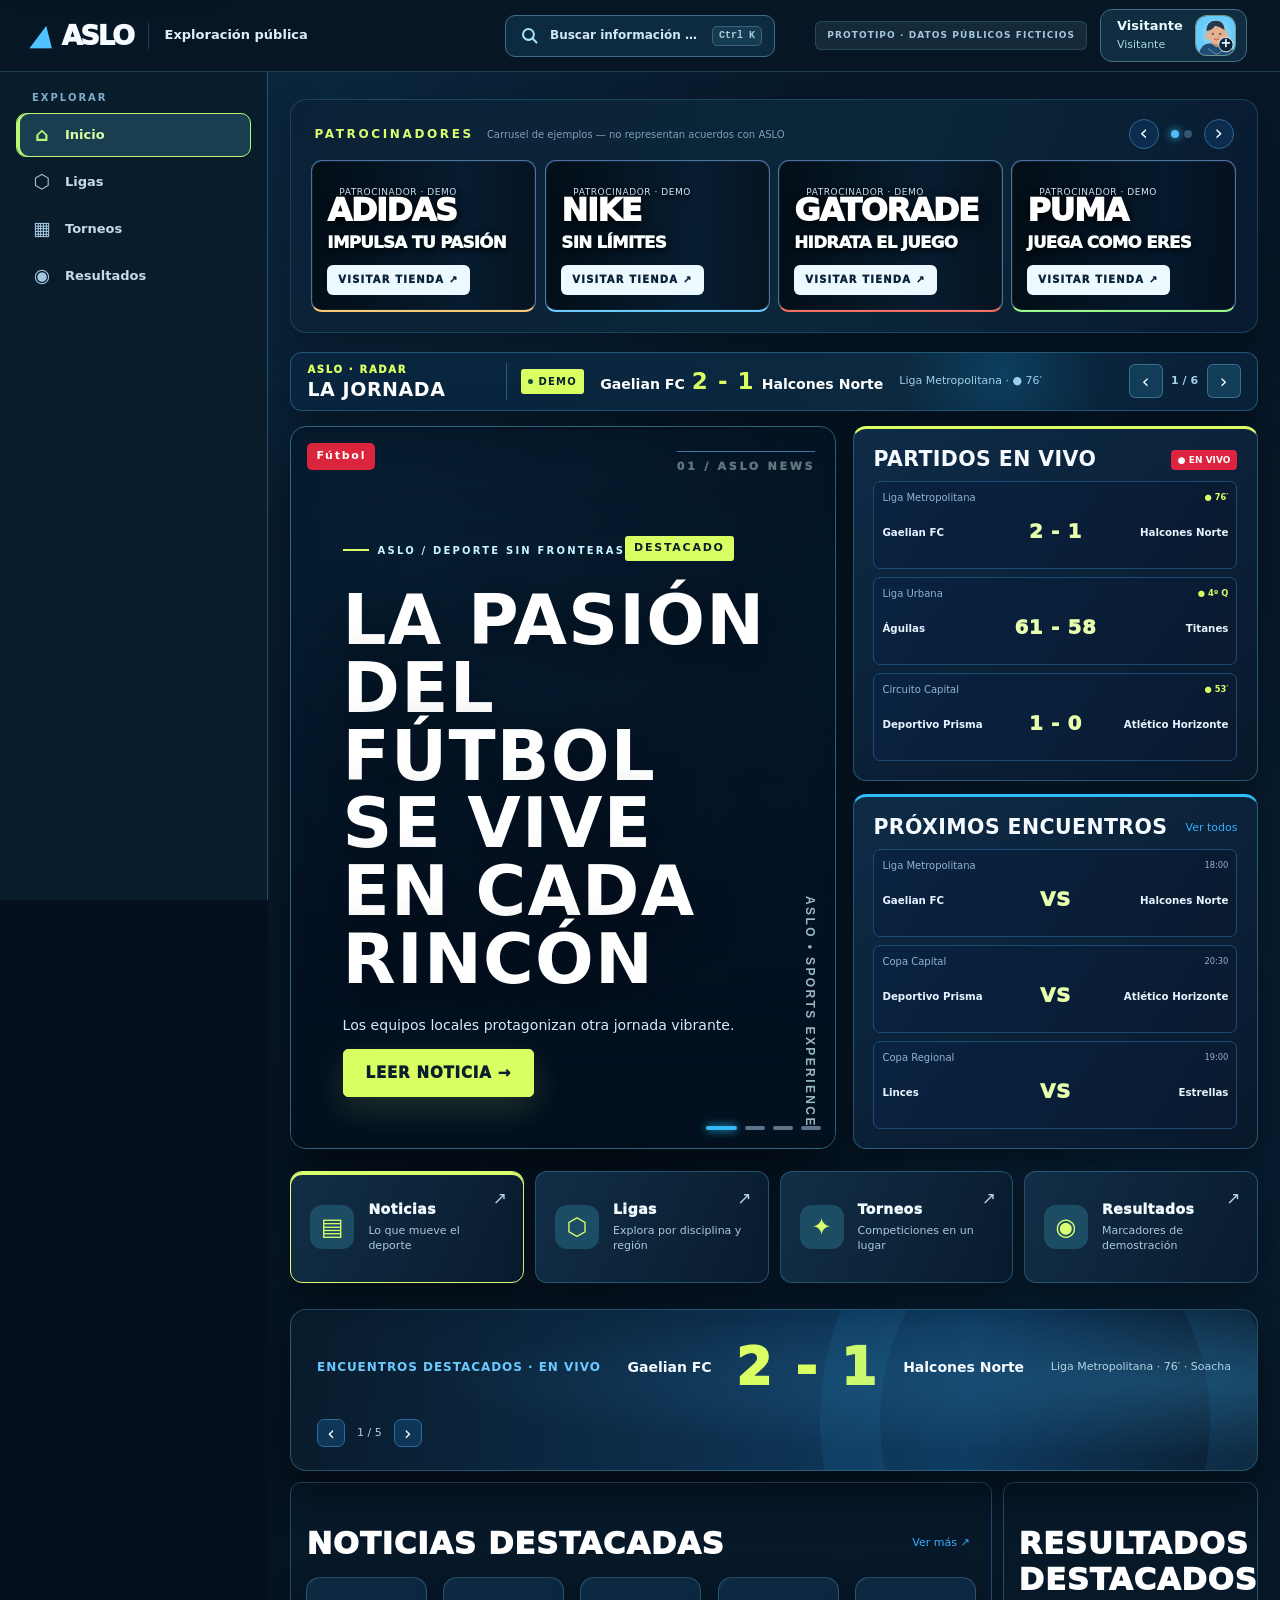
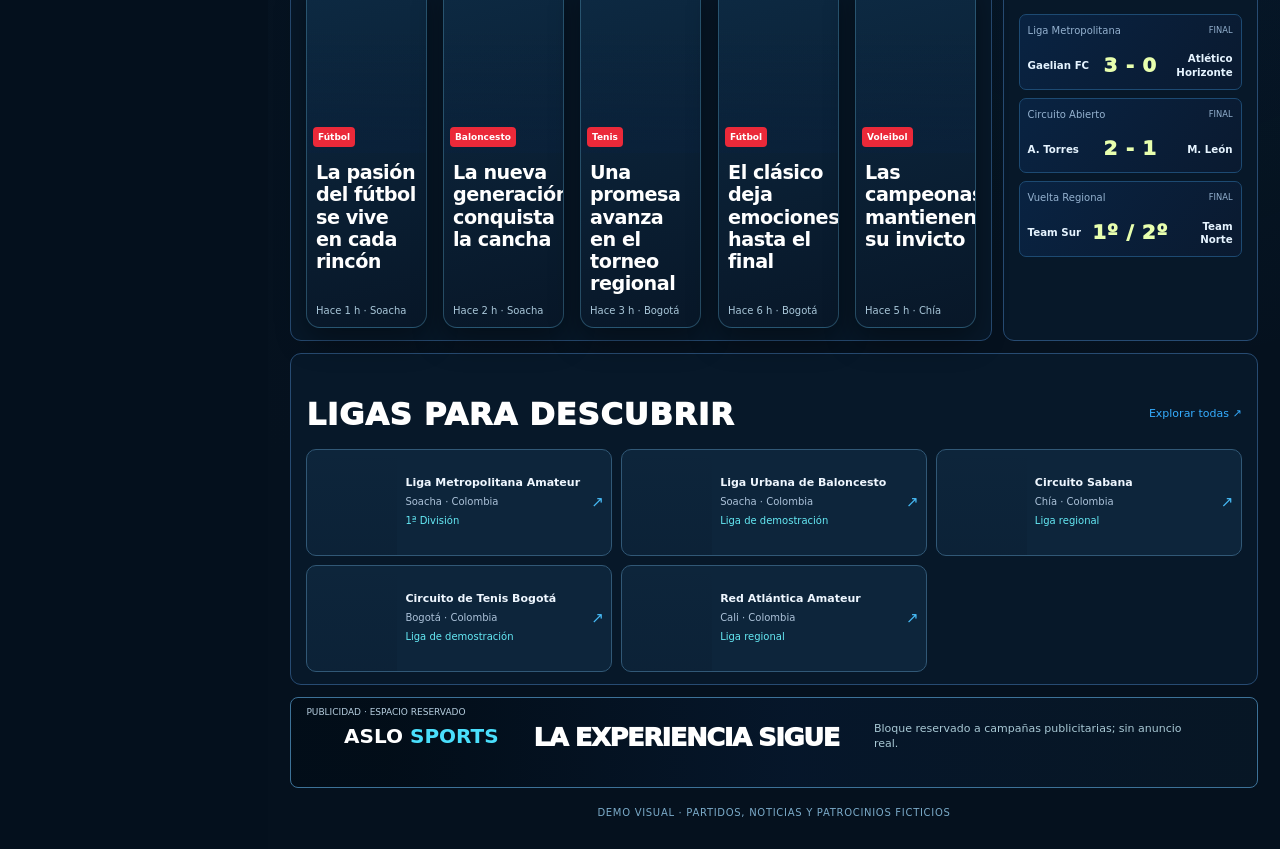
==== commit f6382498: "chore(visitor): invalidate cached public shell, menu, search and filter resources" ====
--- a/index.html
+++ b/index.html
@@ -1 +1 @@
-<!DOCTYPE html><html lang="es"><head><meta charset="utf-8"><meta name="viewport" content="width=device-width,initial-scale=1"><meta name="theme-color" content="#06182b"><title>asloXP · Noticias</title><link rel="stylesheet" href="assets/styles.css"><link rel="stylesheet" href="assets/preferences.css?v=11"><link rel="stylesheet" href="assets/visitor-v4.css?v=5"><link rel="stylesheet" href="assets/visitor-v5.css?v=6"><link rel="stylesheet" href="assets/organizer-workspace.css?v=13"><link rel="stylesheet" href="assets/organizer-account.css?v=13"><link rel="stylesheet" href="assets/aslo-shell.css?v=3"><link rel="stylesheet" href="assets/visitor-shell.css?v=1"><link rel="stylesheet" href="assets/gaming-experience.css?v=2"><link rel="stylesheet" href="assets/experience-v6.css?v=2"><link rel="stylesheet" href="assets/experience-v7.css?v=1"></head><body data-page="inicio"><noscript>Este prototipo requiere JavaScript.</noscript><script src="assets/auth-v2.js?v=16"></script><script src="assets/aslo-shell.js?v=3"></script><script src="assets/organizer-account.js?v=14"></script><script src="assets/visitor-shell.js?v=1"></script><script src="assets/visitor-v4.js?v=6"></script><script src="assets/gaming-experience.js?v=2"></script><script src="assets/experience-v6.js?v=1"></script><script defer src="assets/experience-v7.js?v=1"></script></body></html>+<!DOCTYPE html><html lang="es"><head><meta charset="utf-8"><meta name="viewport" content="width=device-width,initial-scale=1"><meta name="theme-color" content="#06182b"><title>asloXP · Noticias</title><link rel="stylesheet" href="assets/styles.css"><link rel="stylesheet" href="assets/preferences.css?v=11"><link rel="stylesheet" href="assets/visitor-v4.css?v=5"><link rel="stylesheet" href="assets/visitor-v5.css?v=6"><link rel="stylesheet" href="assets/organizer-workspace.css?v=13"><link rel="stylesheet" href="assets/organizer-account.css?v=13"><link rel="stylesheet" href="assets/aslo-shell.css?v=3"><link rel="stylesheet" href="assets/visitor-shell.css?v=2"><link rel="stylesheet" href="assets/gaming-experience.css?v=2"><link rel="stylesheet" href="assets/experience-v6.css?v=2"><link rel="stylesheet" href="assets/experience-v7.css?v=1"></head><body data-page="inicio"><noscript>Este prototipo requiere JavaScript.</noscript><script src="assets/auth-v2.js?v=16"></script><script src="assets/aslo-shell.js?v=4"></script><script src="assets/organizer-account.js?v=15"></script><script src="assets/visitor-shell.js?v=2"></script><script src="assets/visitor-v4.js?v=6"></script><script src="assets/gaming-experience.js?v=2"></script><script src="assets/experience-v6.js?v=1"></script><script defer src="assets/experience-v7.js?v=1"></script></body></html>
--- a/assets/visitor-shell.css
+++ b/assets/visitor-shell.css
@@ -40,3 +40,11 @@
 }
 @media(max-width:380px){body.aslo-visitor-layout .v4-root{padding-inline:9px}}
 @media(prefers-reduced-motion:reduce){body.aslo-visitor-layout .ow-mobile-nav a{transition:none}}
+
+
+.aslo-visitor-drawer-controls .aslo-public-geo{margin-top:16px;padding-top:14px;border-top:1px solid #436779;display:grid;gap:7px}
+.aslo-visitor-drawer-controls .aslo-public-geo strong{display:block;font-size:12px;color:#b5e5ed;margin:0 0 3px}
+.aslo-visitor-drawer-controls .aslo-public-geo label{font-size:11px;font-weight:780;margin:0}
+.aslo-visitor-drawer-controls .aslo-public-geo select{min-height:40px;padding:6px 10px}
+html[data-theme="light"] .aslo-visitor-drawer-controls .aslo-public-geo{border-color:#c8dbe6}
+html[data-theme="light"] .aslo-visitor-drawer-controls .aslo-public-geo strong{color:#1b576f}
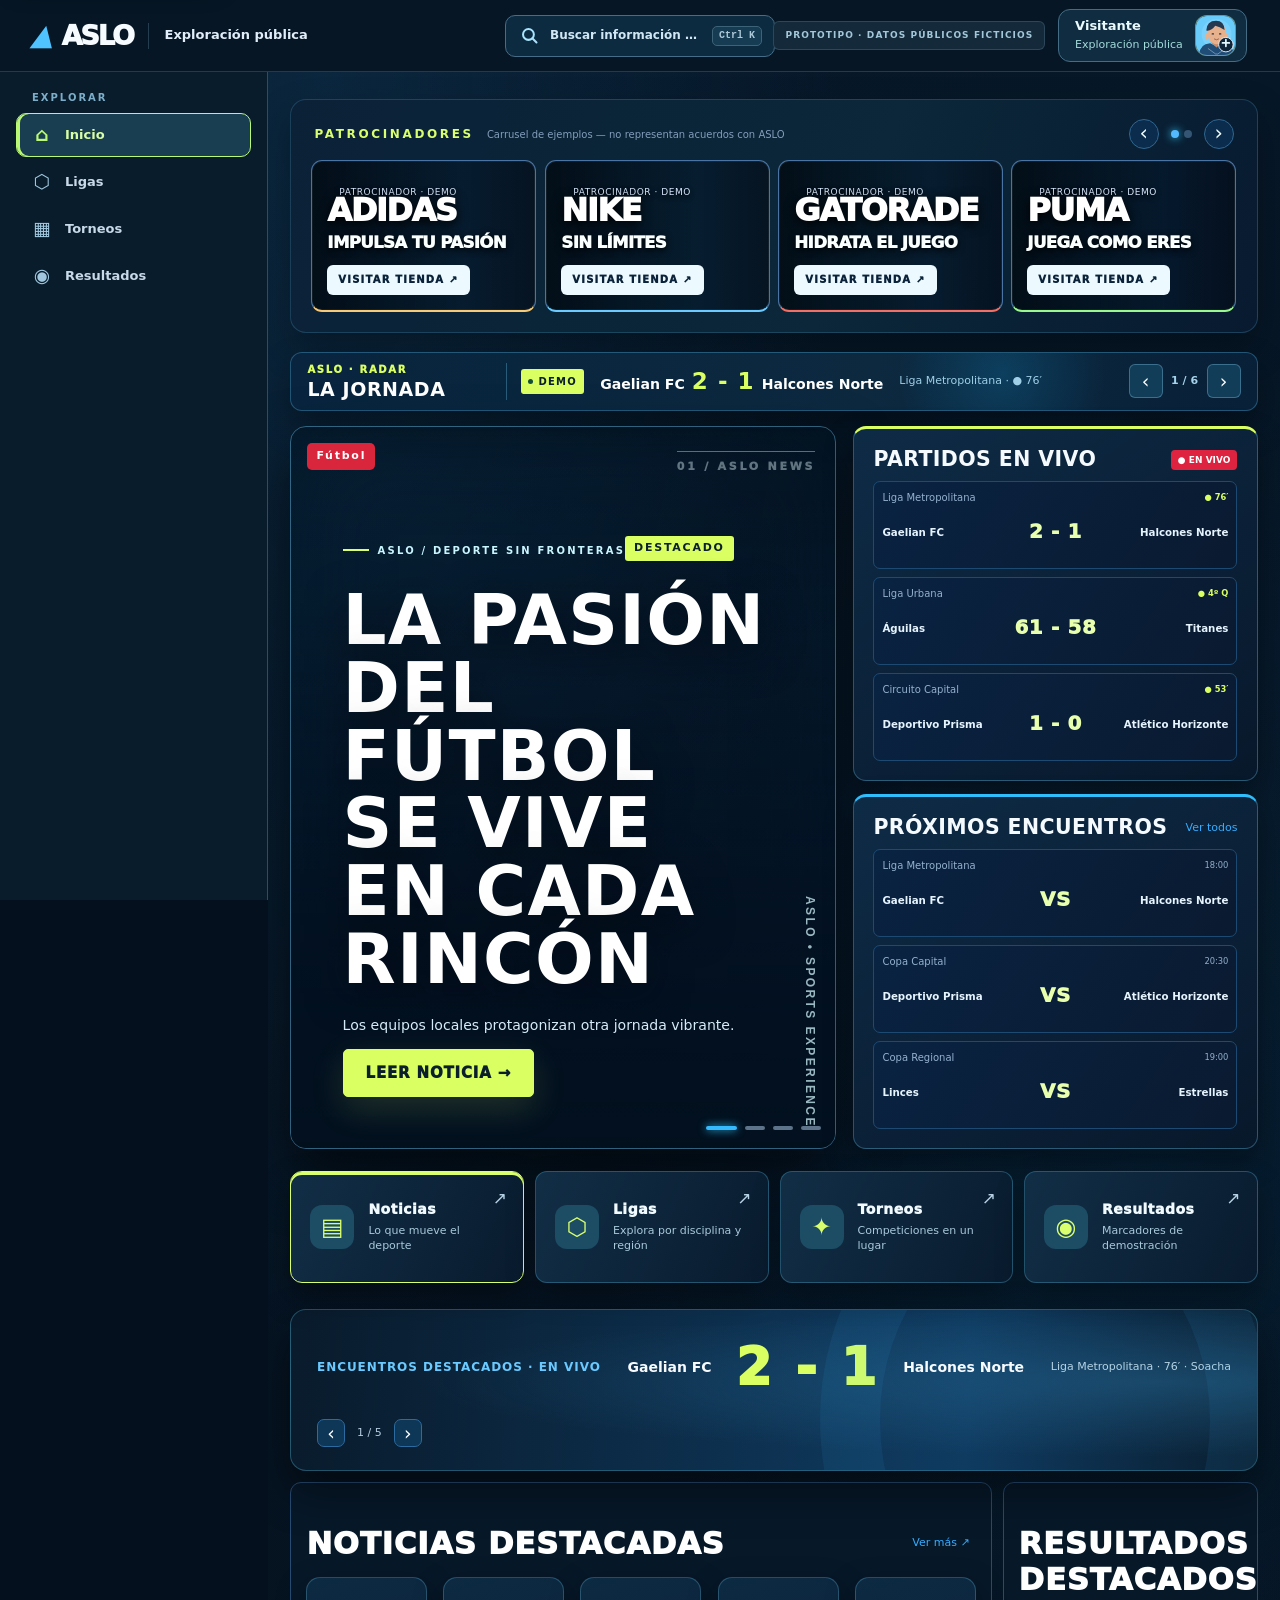
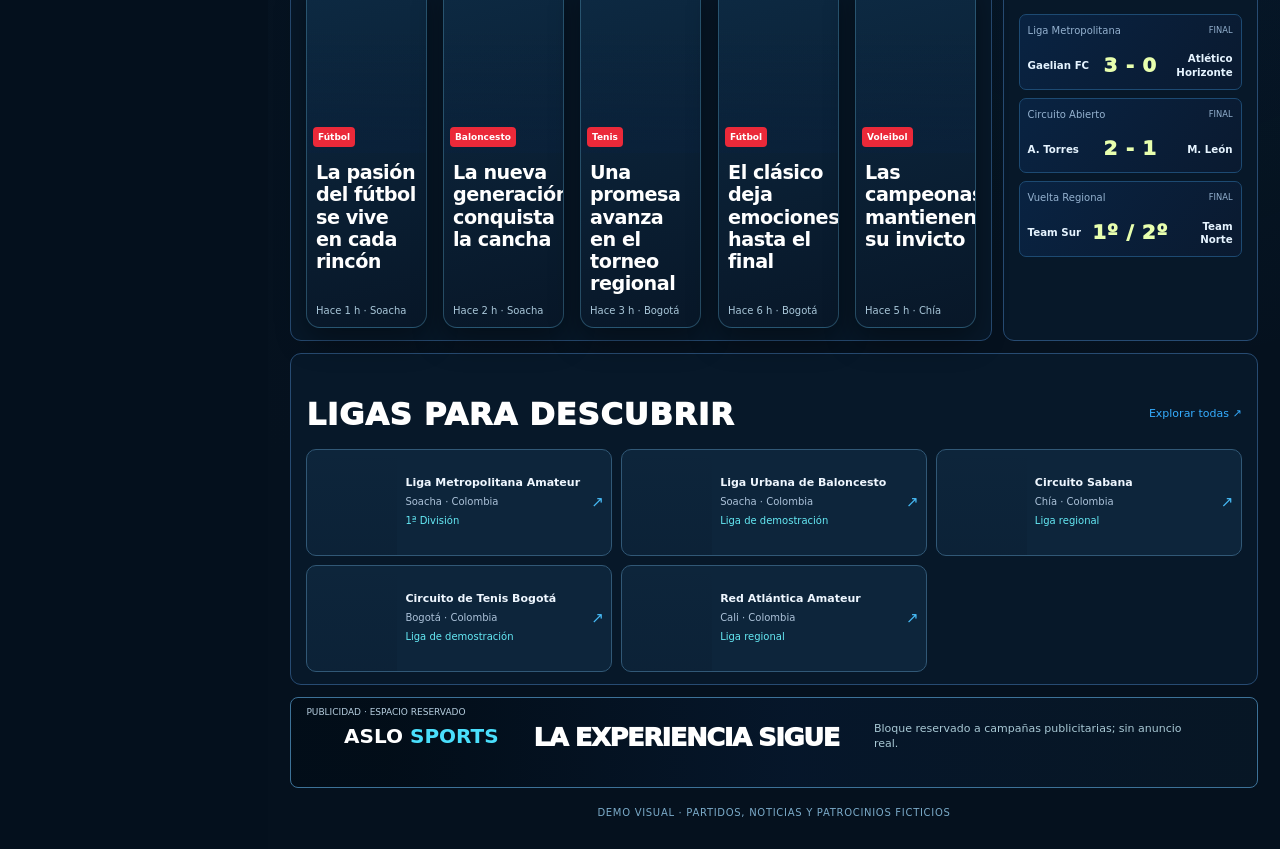
==== commit d147c92e: "chore(cache): use final shared account label for public visitor and signed-in modes" ====
--- a/index.html
+++ b/index.html
@@ -1 +1 @@
-<!DOCTYPE html><html lang="es"><head><meta charset="utf-8"><meta name="viewport" content="width=device-width,initial-scale=1"><meta name="theme-color" content="#06182b"><title>asloXP · Noticias</title><link rel="stylesheet" href="assets/styles.css"><link rel="stylesheet" href="assets/preferences.css?v=11"><link rel="stylesheet" href="assets/visitor-v4.css?v=5"><link rel="stylesheet" href="assets/visitor-v5.css?v=6"><link rel="stylesheet" href="assets/organizer-workspace.css?v=13"><link rel="stylesheet" href="assets/organizer-account.css?v=13"><link rel="stylesheet" href="assets/aslo-shell.css?v=3"><link rel="stylesheet" href="assets/visitor-shell.css?v=2"><link rel="stylesheet" href="assets/gaming-experience.css?v=2"><link rel="stylesheet" href="assets/experience-v6.css?v=2"><link rel="stylesheet" href="assets/experience-v7.css?v=1"></head><body data-page="inicio"><noscript>Este prototipo requiere JavaScript.</noscript><script src="assets/auth-v2.js?v=16"></script><script src="assets/aslo-shell.js?v=4"></script><script src="assets/organizer-account.js?v=15"></script><script src="assets/visitor-shell.js?v=2"></script><script src="assets/visitor-v4.js?v=6"></script><script src="assets/gaming-experience.js?v=2"></script><script src="assets/experience-v6.js?v=1"></script><script defer src="assets/experience-v7.js?v=1"></script></body></html>+<!DOCTYPE html><html lang="es"><head><meta charset="utf-8"><meta name="viewport" content="width=device-width,initial-scale=1"><meta name="theme-color" content="#06182b"><title>asloXP · Noticias</title><link rel="stylesheet" href="assets/styles.css"><link rel="stylesheet" href="assets/preferences.css?v=11"><link rel="stylesheet" href="assets/visitor-v4.css?v=5"><link rel="stylesheet" href="assets/visitor-v5.css?v=6"><link rel="stylesheet" href="assets/organizer-workspace.css?v=13"><link rel="stylesheet" href="assets/organizer-account.css?v=13"><link rel="stylesheet" href="assets/aslo-shell.css?v=3"><link rel="stylesheet" href="assets/visitor-shell.css?v=2"><link rel="stylesheet" href="assets/gaming-experience.css?v=2"><link rel="stylesheet" href="assets/experience-v6.css?v=2"><link rel="stylesheet" href="assets/experience-v7.css?v=1"></head><body data-page="inicio"><noscript>Este prototipo requiere JavaScript.</noscript><script src="assets/auth-v2.js?v=16"></script><script src="assets/aslo-shell.js?v=4"></script><script src="assets/organizer-account.js?v=16"></script><script src="assets/visitor-shell.js?v=2"></script><script src="assets/visitor-v4.js?v=6"></script><script src="assets/gaming-experience.js?v=2"></script><script src="assets/experience-v6.js?v=1"></script><script defer src="assets/experience-v7.js?v=1"></script></body></html>
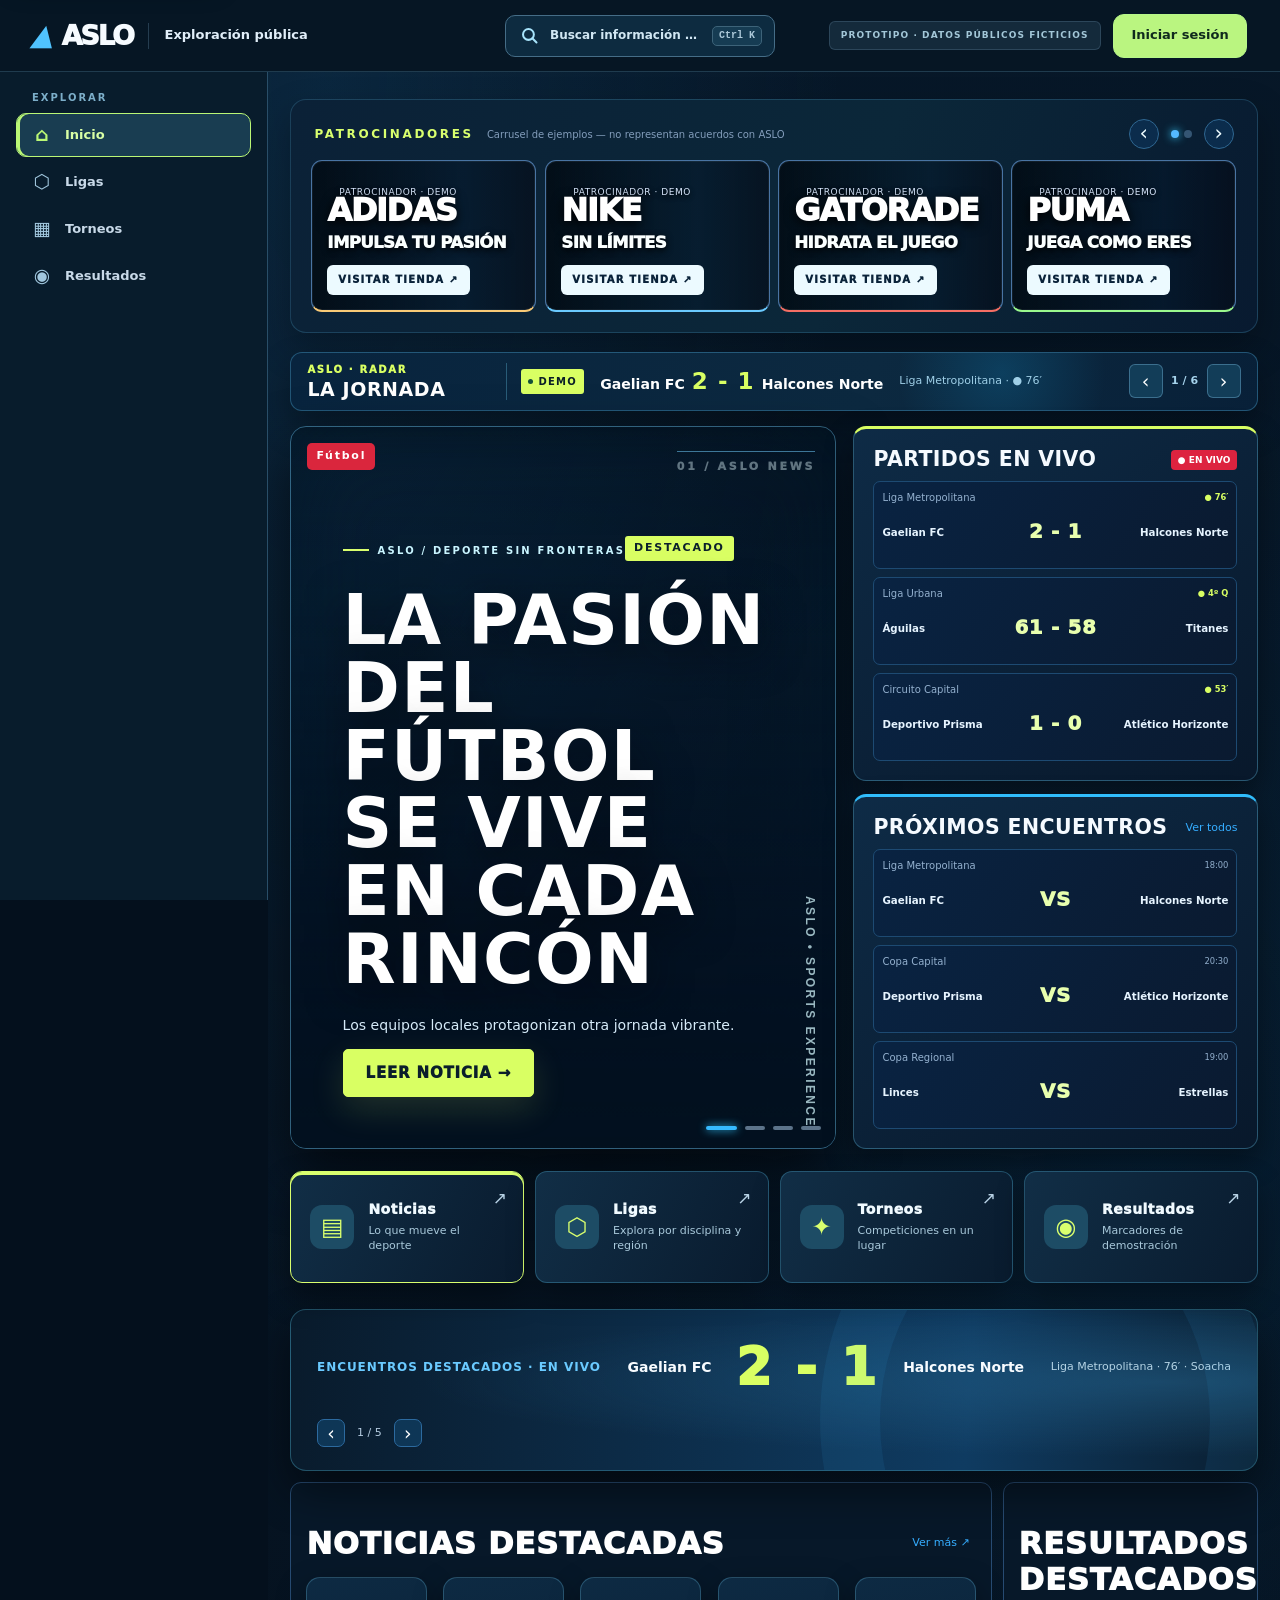
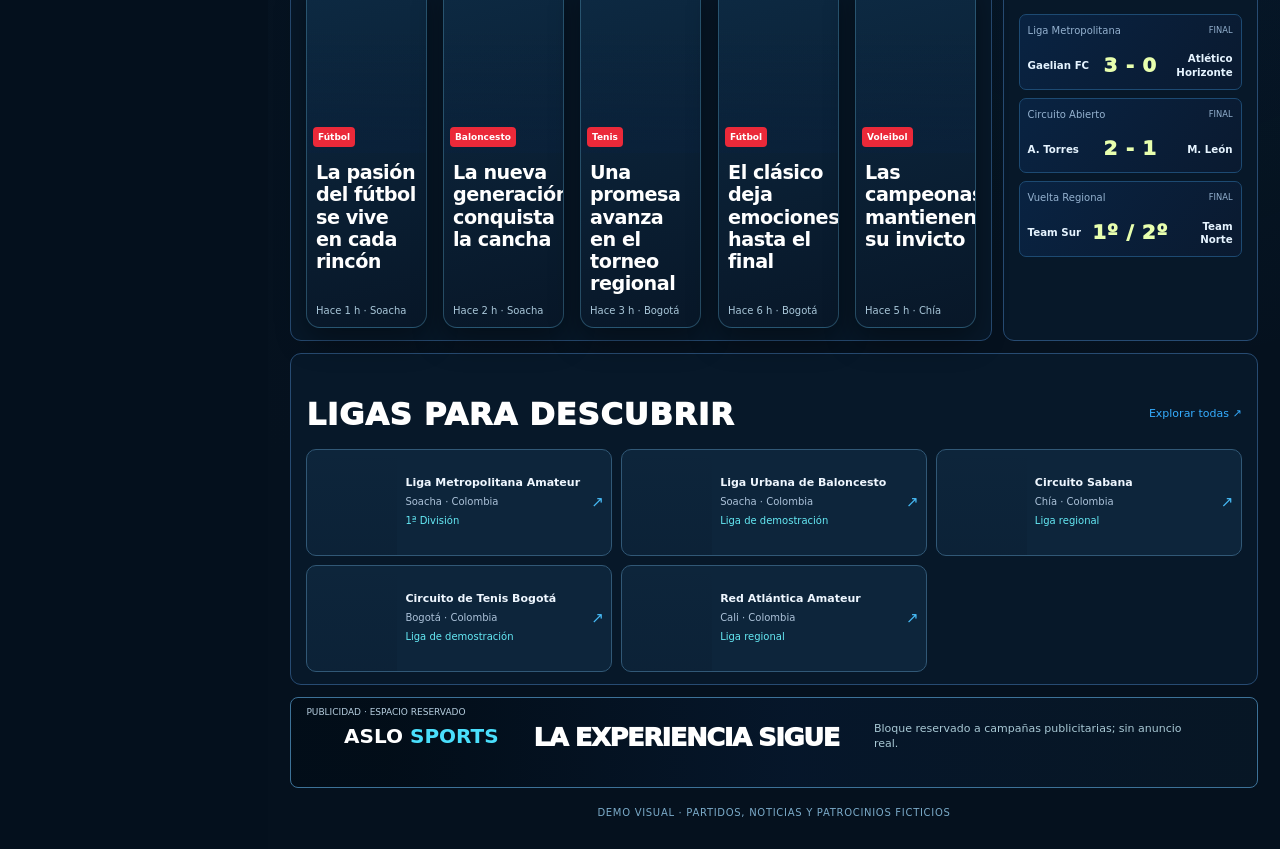
==== commit 145ea3c7: "chore(cache): activate guest sign-in button in public layout" ====
--- a/index.html
+++ b/index.html
@@ -1 +1 @@
-<!DOCTYPE html><html lang="es"><head><meta charset="utf-8"><meta name="viewport" content="width=device-width,initial-scale=1"><meta name="theme-color" content="#06182b"><title>asloXP · Noticias</title><link rel="stylesheet" href="assets/styles.css"><link rel="stylesheet" href="assets/preferences.css?v=11"><link rel="stylesheet" href="assets/visitor-v4.css?v=5"><link rel="stylesheet" href="assets/visitor-v5.css?v=6"><link rel="stylesheet" href="assets/organizer-workspace.css?v=13"><link rel="stylesheet" href="assets/organizer-account.css?v=13"><link rel="stylesheet" href="assets/aslo-shell.css?v=3"><link rel="stylesheet" href="assets/visitor-shell.css?v=2"><link rel="stylesheet" href="assets/gaming-experience.css?v=2"><link rel="stylesheet" href="assets/experience-v6.css?v=2"><link rel="stylesheet" href="assets/experience-v7.css?v=1"></head><body data-page="inicio"><noscript>Este prototipo requiere JavaScript.</noscript><script src="assets/auth-v2.js?v=16"></script><script src="assets/aslo-shell.js?v=4"></script><script src="assets/organizer-account.js?v=16"></script><script src="assets/visitor-shell.js?v=2"></script><script src="assets/visitor-v4.js?v=6"></script><script src="assets/gaming-experience.js?v=2"></script><script src="assets/experience-v6.js?v=1"></script><script defer src="assets/experience-v7.js?v=1"></script></body></html>+<!DOCTYPE html><html lang="es"><head><meta charset="utf-8"><meta name="viewport" content="width=device-width,initial-scale=1"><meta name="theme-color" content="#06182b"><title>asloXP · Noticias</title><link rel="stylesheet" href="assets/styles.css"><link rel="stylesheet" href="assets/preferences.css?v=11"><link rel="stylesheet" href="assets/visitor-v4.css?v=5"><link rel="stylesheet" href="assets/visitor-v5.css?v=6"><link rel="stylesheet" href="assets/organizer-workspace.css?v=13"><link rel="stylesheet" href="assets/organizer-account.css?v=13"><link rel="stylesheet" href="assets/aslo-shell.css?v=3"><link rel="stylesheet" href="assets/visitor-shell.css?v=3"><link rel="stylesheet" href="assets/gaming-experience.css?v=2"><link rel="stylesheet" href="assets/experience-v6.css?v=2"><link rel="stylesheet" href="assets/experience-v7.css?v=1"></head><body data-page="inicio"><noscript>Este prototipo requiere JavaScript.</noscript><script src="assets/auth-v2.js?v=16"></script><script src="assets/aslo-shell.js?v=4"></script><script src="assets/organizer-account.js?v=16"></script><script src="assets/visitor-shell.js?v=3"></script><script src="assets/visitor-v4.js?v=6"></script><script src="assets/gaming-experience.js?v=2"></script><script src="assets/experience-v6.js?v=1"></script><script defer src="assets/experience-v7.js?v=1"></script></body></html>
--- a/assets/visitor-shell.css
+++ b/assets/visitor-shell.css
@@ -48,3 +48,42 @@
 .aslo-visitor-drawer-controls .aslo-public-geo select{min-height:40px;padding:6px 10px}
 html[data-theme="light"] .aslo-visitor-drawer-controls .aslo-public-geo{border-color:#c8dbe6}
 html[data-theme="light"] .aslo-visitor-drawer-controls .aslo-public-geo strong{color:#1b576f}
+
+
+/* Public identity: anonymous visitors have a sign-in action, not a user avatar. */
+body.aslo-visitor-layout .aslo-visitor-signin{
+ display:inline-flex;align-items:center;justify-content:center;
+ box-sizing:border-box;min-height:44px;padding:9px 17px;
+ border-radius:11px;border:1px solid #b6f789;
+ background:#baf580;color:#102a1d;
+ font-size:13px;font-weight:900;line-height:1.15;
+ white-space:nowrap;text-decoration:none;
+ transition:background .18s,border-color .18s,box-shadow .18s;
+}
+body.aslo-visitor-layout .aslo-visitor-signin:hover{
+ background:#dbffae;color:#0b2a19;
+ border-color:#e2ffbe;box-shadow:0 0 0 2px #91ef8e28;
+}
+body.aslo-visitor-layout .aslo-visitor-signin:focus-visible{
+ outline:3px solid #93d9ff;outline-offset:3px;
+}
+html[data-theme="light"] body.aslo-visitor-layout .aslo-visitor-signin{
+ background:#33764f;border-color:#33764f;color:#fff;
+}
+html[data-theme="light"] body.aslo-visitor-layout .aslo-visitor-signin:hover{
+ background:#245f3c;border-color:#245f3c;color:#fff;
+}
+@media(max-width:760px){
+ body.aslo-visitor-layout .aslo-visitor-signin{
+  min-height:44px;padding:10px 12px;border-radius:10px;
+  font-size:12px;max-width:120px;
+ }
+}
+@media(max-width:360px){
+ body.aslo-visitor-layout .aslo-visitor-signin{
+  padding:9px 8px;font-size:11px;min-height:42px;
+ }
+}
+@media(prefers-reduced-motion:reduce){
+ body.aslo-visitor-layout .aslo-visitor-signin{transition:none}
+}
